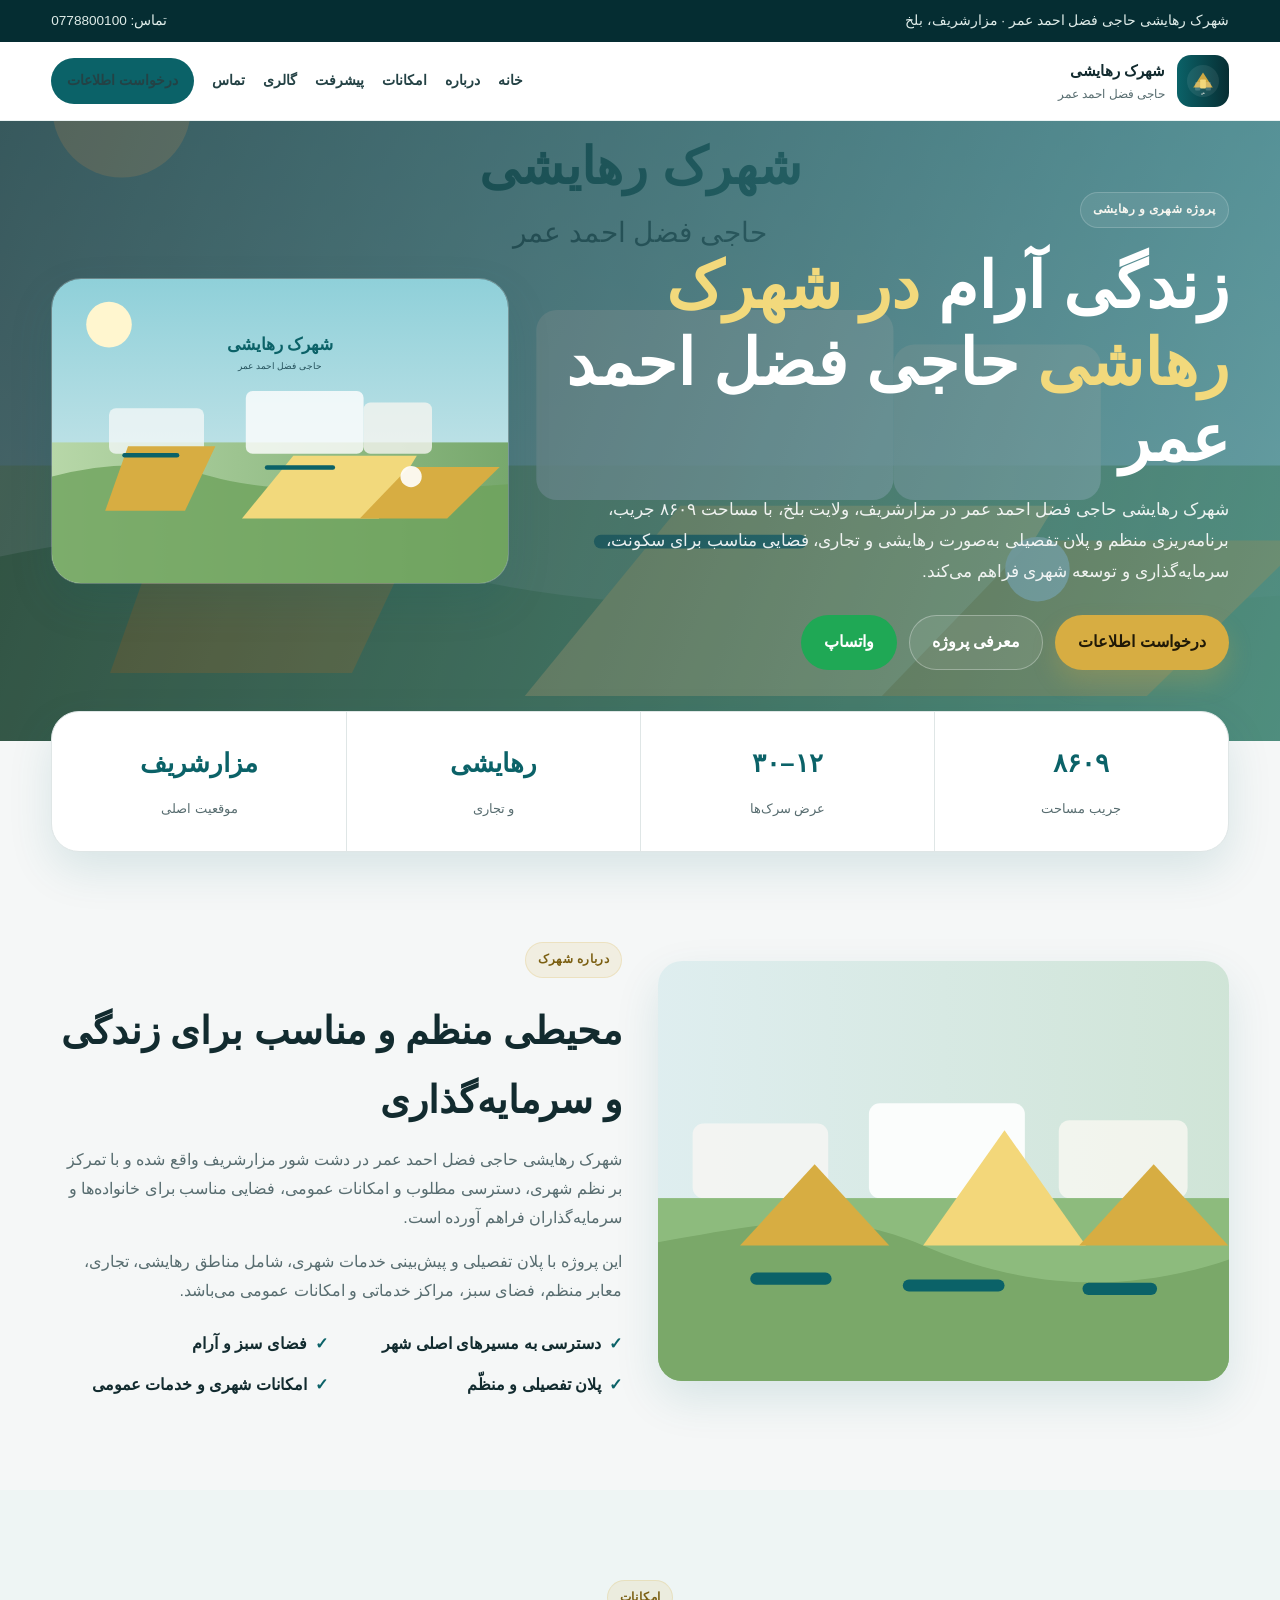
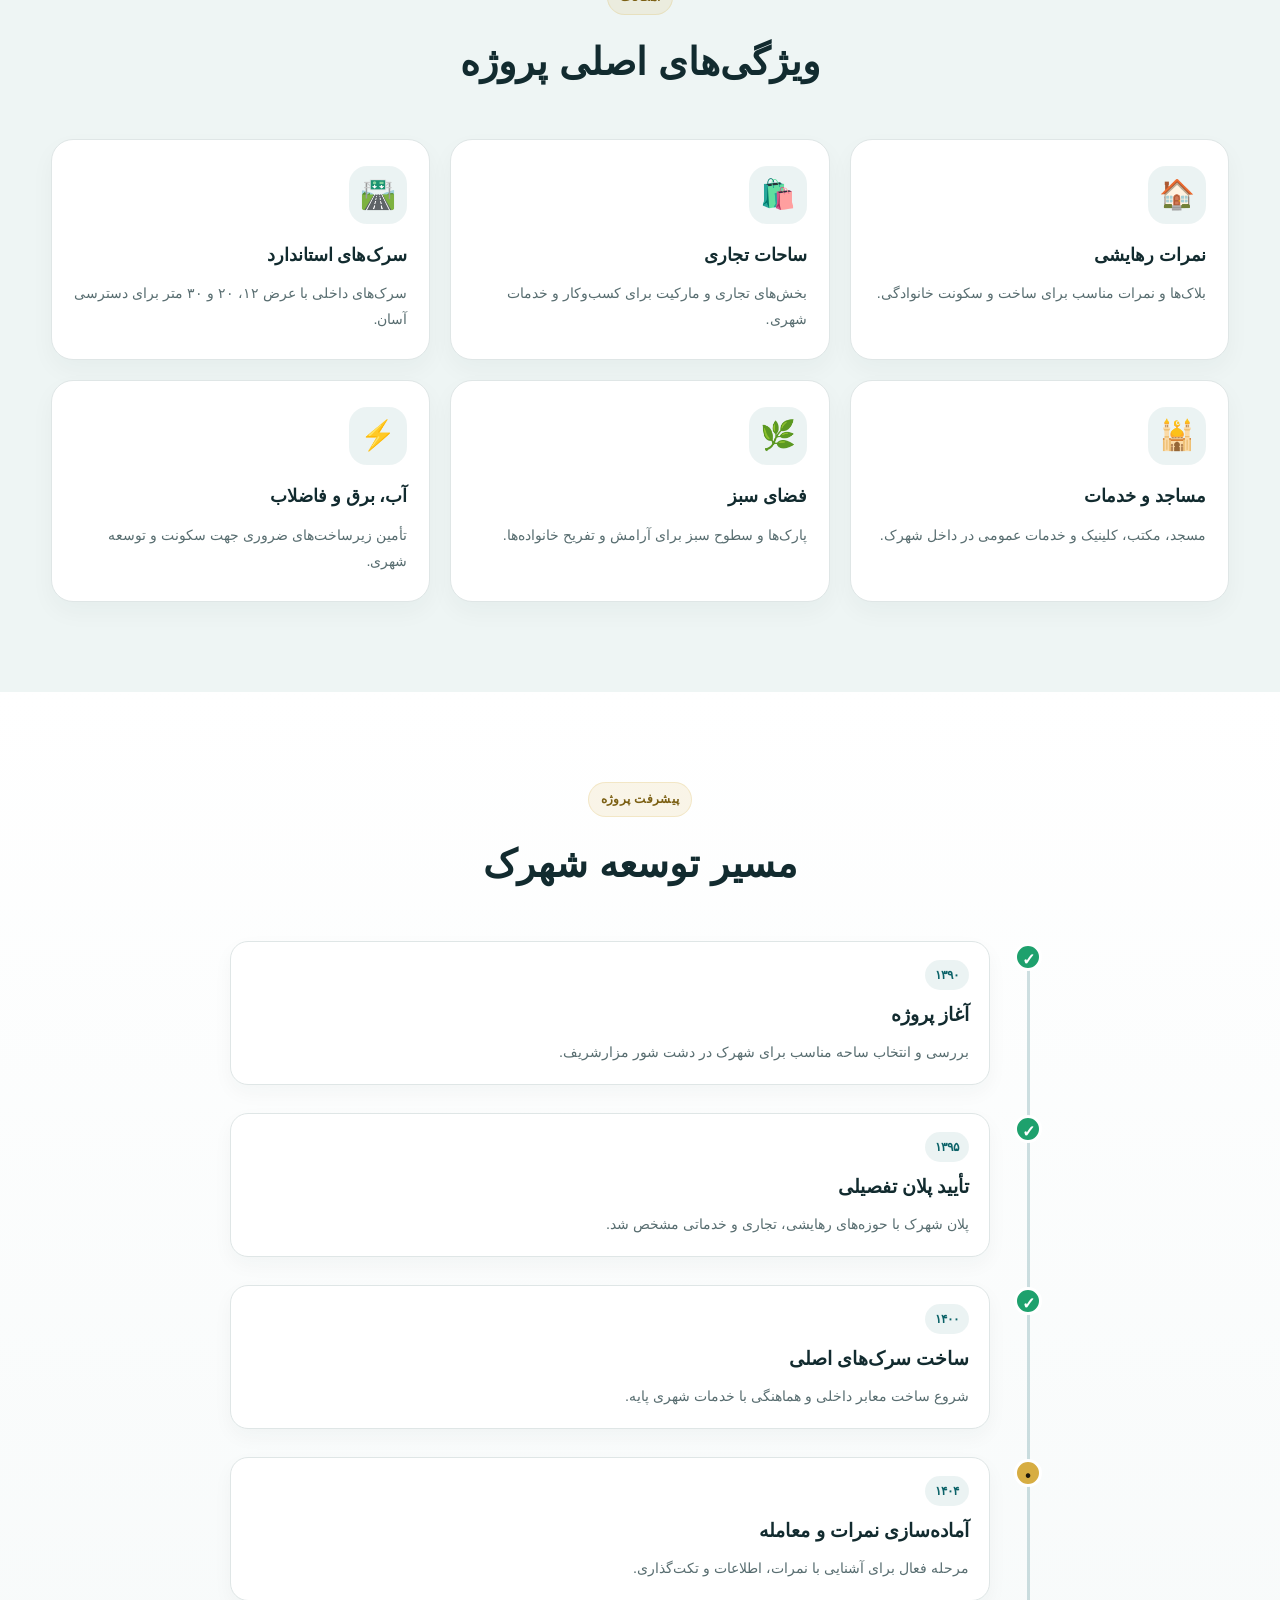
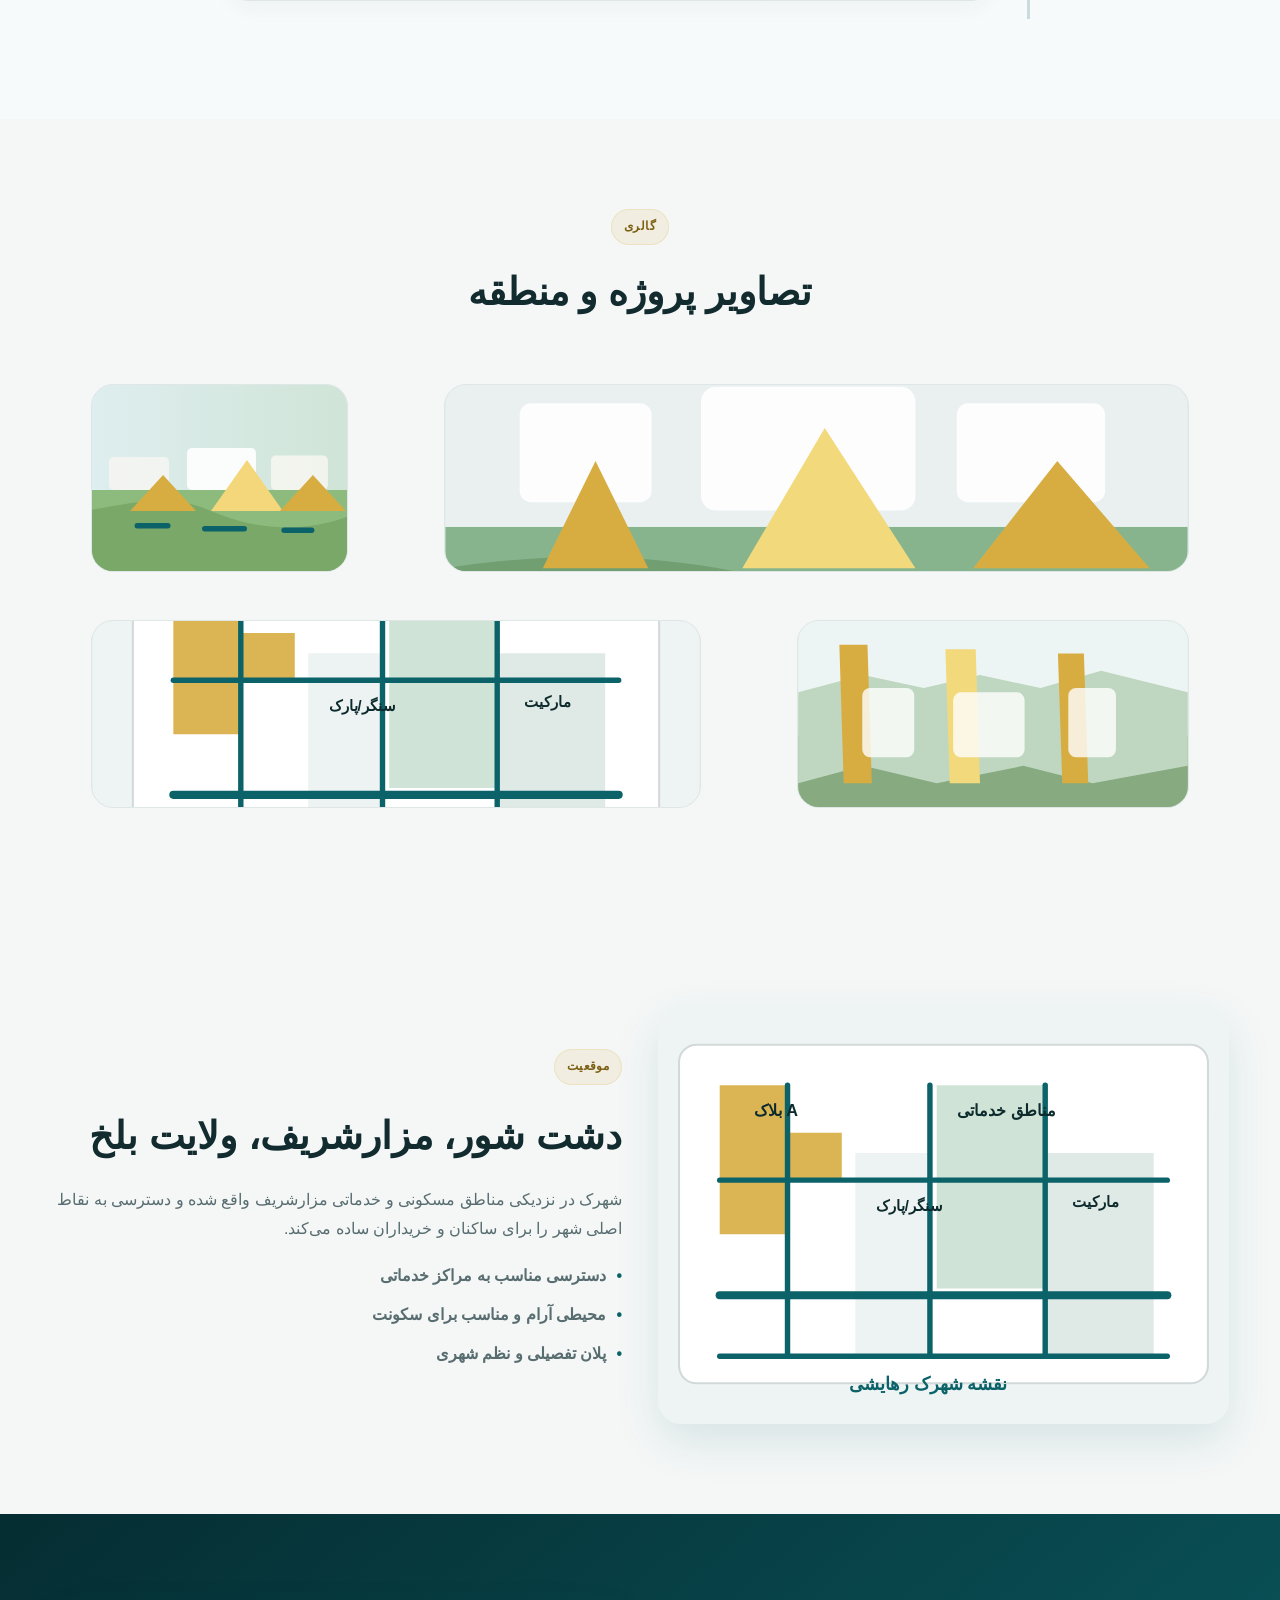
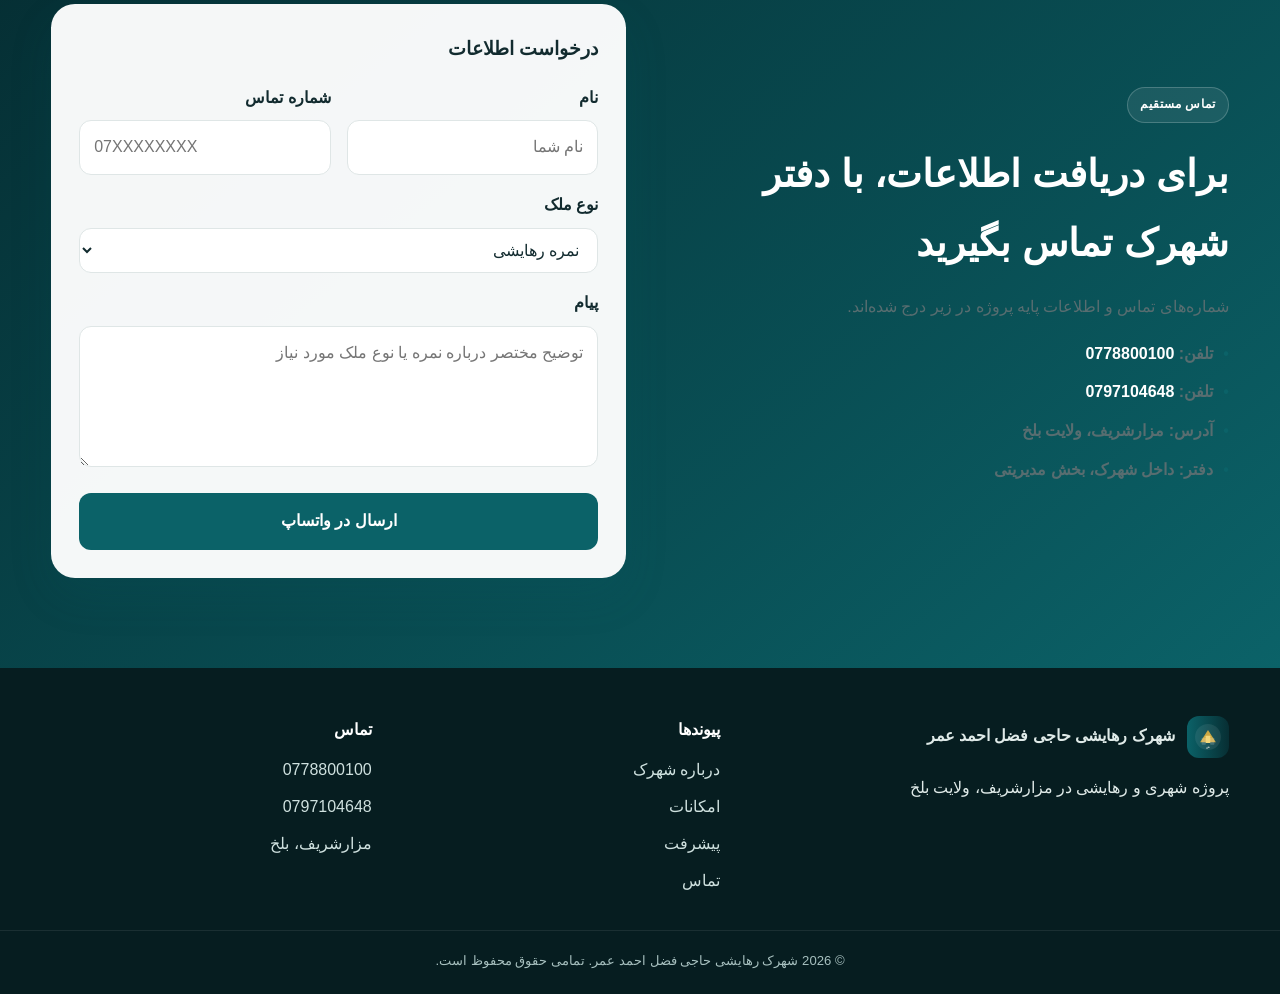
==== index.html @ 46010b90 "Create the static hosting-ready website for the Hajji Fazl Ahmad Omar residential town." ====
<!doctype html>
<html lang="fa" dir="rtl">
  <head>
    <meta charset="utf-8" />
    <meta name="viewport" content="width=device-width, initial-scale=1" />
    <meta name="theme-color" content="#0b6268" />
    <meta name="description" content="شهرک رهایشی حاجی فضل احمد عمر | معرفی پروژه، موقعیت، امکانات، تصاویر و فرم تماس برای دریافت اطلاعات بیشتر." />
    <meta name="keywords" content="شهرک رهایشی حاجی فضل احمد عمر, شهرک آزادی, مزارشریف, بلخ, زمین رهایشی, شهرک مسکونی" />
    <title>شهرک رهایشی حاجی فضل احمد عمر | مزارشریف</title>
    <link rel="icon" href="images/logo.svg" type="image/svg+xml" />
    <link rel="manifest" href="site.webmanifest" />
    <link rel="stylesheet" href="styles.css" />
  </head>
  <body>
    <div class="topbar">
      <div class="container topbar-inner">
        <span>شهرک رهایشی حاجی فضل احمد عمر · مزارشریف، بلخ</span>
        <a href="tel:+93778800100">تماس: 0778800100</a>
      </div>
    </div>

    <header class="site-header">
      <div class="container nav-wrap">
        <a href="#home" class="brand" aria-label="خانه">
          <img src="images/logo.svg" alt="لوگوی شهرک" width="52" height="52" />
          <div>
            <strong>شهرک رهایشی</strong>
            <small>حاجی فضل احمد عمر</small>
          </div>
        </a>

        <button class="menu-toggle" id="menuToggle" aria-expanded="false" aria-label="باز کردن منو">
          ☰
        </button>

        <nav class="main-nav" id="mainNav" aria-label="منوی اصلی">
          <a href="#home">خانه</a>
          <a href="#about">درباره</a>
          <a href="#features">امکانات</a>
          <a href="#progress">پیشرفت</a>
          <a href="#gallery">گالری</a>
          <a href="#contact">تماس</a>
          <a class="nav-btn" href="#contact">درخواست اطلاعات</a>
        </nav>
      </div>
    </header>

    <main>
      <section class="hero" id="home">
        <div class="hero-overlay"></div>
        <div class="container hero-inner">
          <div class="hero-copy">
            <span class="eyebrow">پروژه شهری و رهایشی</span>
            <h1>زندگی آرام <span>در شهرک رهاشی</span> حاجی فضل احمد عمر</h1>
            <p>
              شهرک رهایشی حاجی فضل احمد عمر در مزارشریف، ولایت بلخ، با مساحت ۸۶۰۹ جریب،
              برنامه‌ریزی منظم و پلان تفصیلی به‌صورت رهایشی و تجاری، فضایی مناسب برای
              سکونت، سرمایه‌گذاری و توسعه شهری فراهم می‌کند.
            </p>
            <div class="hero-actions">
              <a class="btn btn-primary" href="#contact">درخواست اطلاعات</a>
              <a class="btn btn-secondary" href="#about">معرفی پروژه</a>
              <a class="btn btn-whatsapp" href="https://wa.me/93797104648" target="_blank" rel="noopener">واتساپ</a>
            </div>
          </div>

          <div class="hero-visual">
            <img src="images/hero.svg" alt="تصویر نمایی از شهرک" />
          </div>
        </div>
      </section>

      <section class="stats">
        <div class="container stat-grid">
          <div class="stat-item">
            <strong>۸۶۰۹</strong>
            <span>جریب مساحت</span>
          </div>
          <div class="stat-item">
            <strong>۱۲–۳۰</strong>
            <span>عرض سرک‌ها</span>
          </div>
          <div class="stat-item">
            <strong>رهایشی</strong>
            <span>و تجاری</span>
          </div>
          <div class="stat-item">
            <strong>مزارشریف</strong>
            <span>موقعیت اصلی</span>
          </div>
        </div>
      </section>

      <section class="section" id="about">
        <div class="container about-grid">
          <div class="about-image">
            <img src="images/g-fields.svg" alt="ساحات و فضای سبز شهرک" />
          </div>

          <div class="about-copy">
            <span class="kicker">درباره شهرک</span>
            <h2>محیطی منظم و مناسب برای زندگی و سرمایه‌گذاری</h2>
            <p>
              شهرک رهایشی حاجی فضل احمد عمر در دشت شور مزارشریف واقع شده و با تمرکز بر
              نظم شهری، دسترسی مطلوب و امکانات عمومی، فضایی مناسب برای خانواده‌ها و
              سرمایه‌گذاران فراهم آورده است.
            </p>
            <p>
              این پروژه با پلان تفصیلی و پیش‌بینی خدمات شهری، شامل مناطق رهایشی، تجاری،
              معابر منظم، فضای سبز، مراکز خدماتی و امکانات عمومی می‌باشد.
            </p>

            <ul class="check-list">
              <li>دسترسی به مسیرهای اصلی شهر</li>
              <li>فضای سبز و آرام</li>
              <li>پلان تفصیلی و منظّم</li>
              <li>امکانات شهری و خدمات عمومی</li>
            </ul>
          </div>
        </div>
      </section>

      <section class="section alt-bg" id="features">
        <div class="container">
          <div class="section-heading">
            <span class="kicker">امکانات</span>
            <h2>ویژگی‌های اصلی پروژه</h2>
          </div>

          <div class="feature-grid">
            <article class="feature-card">
              <div class="icon">🏠</div>
              <h3>نمرات رهایشی</h3>
              <p>بلاک‌ها و نمرات مناسب برای ساخت و سکونت خانوادگی.</p>
            </article>
            <article class="feature-card">
              <div class="icon">🛍️</div>
              <h3>ساحات تجاری</h3>
              <p>بخش‌های تجاری و مارکیت برای کسب‌وکار و خدمات شهری.</p>
            </article>
            <article class="feature-card">
              <div class="icon">🛣️</div>
              <h3>سرک‌های استاندارد</h3>
              <p>سرک‌های داخلی با عرض ۱۲، ۲۰ و ۳۰ متر برای دسترسی آسان.</p>
            </article>
            <article class="feature-card">
              <div class="icon">🕌</div>
              <h3>مساجد و خدمات</h3>
              <p>مسجد، مکتب، کلینیک و خدمات عمومی در داخل شهرک.</p>
            </article>
            <article class="feature-card">
              <div class="icon">🌿</div>
              <h3>فضای سبز</h3>
              <p>پارک‌ها و سطوح سبز برای آرامش و تفریح خانواده‌ها.</p>
            </article>
            <article class="feature-card">
              <div class="icon">⚡</div>
              <h3>آب، برق و فاضلاب</h3>
              <p>تأمین زیرساخت‌های ضروری جهت سکونت و توسعه شهری.</p>
            </article>
          </div>
        </div>
      </section>

      <section class="section progress-section" id="progress">
        <div class="container">
          <div class="section-heading">
            <span class="kicker">پیشرفت پروژه</span>
            <h2>مسیر توسعه شهرک</h2>
          </div>

          <div class="timeline">
            <div class="timeline-item done">
              <div class="dot">✓</div>
              <div class="content">
                <span>۱۳۹۰</span>
                <h3>آغاز پروژه</h3>
                <p>بررسی و انتخاب ساحه مناسب برای شهرک در دشت شور مزارشریف.</p>
              </div>
            </div>
            <div class="timeline-item done">
              <div class="dot">✓</div>
              <div class="content">
                <span>۱۳۹۵</span>
                <h3>تأیید پلان تفصیلی</h3>
                <p>پلان شهرک با حوزه‌های رهایشی، تجاری و خدماتی مشخص شد.</p>
              </div>
            </div>
            <div class="timeline-item done">
              <div class="dot">✓</div>
              <div class="content">
                <span>۱۴۰۰</span>
                <h3>ساخت سرک‌های اصلی</h3>
                <p>شروع ساخت معابر داخلی و هماهنگی با خدمات شهری پایه.</p>
              </div>
            </div>
            <div class="timeline-item active">
              <div class="dot">•</div>
              <div class="content">
                <span>۱۴۰۴</span>
                <h3>آماده‌سازی نمرات و معامله</h3>
                <p>مرحله فعال برای آشنایی با نمرات، اطلاعات و تکت‌گذاری.</p>
              </div>
            </div>
          </div>
        </div>
      </section>

      <section class="section gallery-section" id="gallery">
        <div class="container">
          <div class="section-heading">
            <span class="kicker">گالری</span>
            <h2>تصاویر پروژه و منطقه</h2>
          </div>

          <div class="gallery-grid">
            <figure class="gallery-item wide">
              <img src="images/g-district.svg" alt="نمایی از محله شهرک" />
            </figure>
            <figure class="gallery-item">
              <img src="images/g-fields.svg" alt="ساحات و فضای سبز شهرک" />
            </figure>
            <figure class="gallery-item">
              <img src="images/g-road.svg" alt="سرک‌های داخل شهرک" />
            </figure>
            <figure class="gallery-item wide">
              <img src="images/map.svg" alt="نقشه شهرک" />
            </figure>
          </div>
        </div>
      </section>

      <section class="section map-section" id="map">
        <div class="container map-grid">
          <div class="map-card">
            <img src="images/map.svg" alt="نقشه تفصیلی شهرک" />
          </div>
          <div class="map-info">
            <span class="kicker">موقعیت</span>
            <h2>دشت شور، مزارشریف، ولایت بلخ</h2>
            <p>
              شهرک در نزدیکی مناطق مسکونی و خدماتی مزارشریف واقع شده و دسترسی به نقاط
              اصلی شهر را برای ساکنان و خریداران ساده می‌کند.
            </p>
            <ul>
              <li>دسترسی مناسب به مراکز خدماتی</li>
              <li>محیطی آرام و مناسب برای سکونت</li>
              <li>پلان تفصیلی و نظم شهری</li>
            </ul>
          </div>
        </div>
      </section>

      <section class="section contact-section" id="contact">
        <div class="container contact-grid">
          <div class="contact-info-box">
            <span class="kicker light">تماس مستقیم</span>
            <h2>برای دریافت اطلاعات، با دفتر شهرک تماس بگیرید</h2>
            <p>شماره‌های تماس و اطلاعات پایه پروژه در زیر درج شده‌اند.</p>

            <ul class="contact-list">
              <li><strong>تلفن:</strong> <a href="tel:+93778800100">0778800100</a></li>
              <li><strong>تلفن:</strong> <a href="tel:+93797104648">0797104648</a></li>
              <li><strong>آدرس:</strong> مزارشریف، ولایت بلخ</li>
              <li><strong>دفتر:</strong> داخل شهرک، بخش مدیریتی</li>
            </ul>
          </div>

          <form class="contact-form" id="leadForm" novalidate>
            <h3>درخواست اطلاعات</h3>
            <div class="field-row">
              <div class="field">
                <label for="name">نام</label>
                <input id="name" name="name" type="text" placeholder="نام شما" required />
              </div>
              <div class="field">
                <label for="phone">شماره تماس</label>
                <input id="phone" name="phone" type="tel" placeholder="07XXXXXXXX" required />
              </div>
            </div>

            <div class="field">
              <label for="property">نوع ملک</label>
              <select id="property" name="property">
                <option value="نمره رهایشی">نمره رهایشی</option>
                <option value="نمره تجاری">نمره تجاری</option>
                <option value="بلندمنزل">بلندمنزل</option>
                <option value="سایر">سایر</option>
              </select>
            </div>

            <div class="field">
              <label for="message">پیام</label>
              <textarea id="message" name="message" rows="4" placeholder="توضیح مختصر درباره نمره یا نوع ملک مورد نیاز"></textarea>
            </div>

            <button type="submit" class="submit-btn">ارسال در واتساپ</button>
          </form>
        </div>
      </section>
    </main>

    <footer class="site-footer">
      <div class="container footer-inner">
        <div>
          <div class="footer-brand">
            <img src="images/logo.svg" alt="لوگو" width="40" height="40" />
            <strong>شهرک رهایشی حاجی فضل احمد عمر</strong>
          </div>
          <p>پروژه شهری و رهایشی در مزارشریف، ولایت بلخ</p>
        </div>

        <div>
          <h4>پیوندها</h4>
          <ul>
            <li><a href="#about">درباره شهرک</a></li>
            <li><a href="#features">امکانات</a></li>
            <li><a href="#progress">پیشرفت</a></li>
            <li><a href="#contact">تماس</a></li>
          </ul>
        </div>

        <div>
          <h4>تماس</h4>
          <ul>
            <li><a href="tel:+93778800100">0778800100</a></li>
            <li><a href="tel:+93797104648">0797104648</a></li>
            <li>مزارشریف، بلخ</li>
          </ul>
        </div>
      </div>

      <div class="copyright">© <span id="year"></span> شهرک رهایشی حاجی فضل احمد عمر. تمامی حقوق محفوظ است.</div>
    </footer>

    <script src="script.js"></script>
  </body>
</html>
---- styles.css ----
* {
  box-sizing: border-box;
}

:root {
  --bg: #f5f7f7;
  --paper: #ffffff;
  --ink: #122b2f;
  --muted: #586d70;
  --brand: #0b6268;
  --brand-dark: #052d32;
  --gold: #d7ad42;
  --gold-soft: #f2d97c;
  --line: #dfe6e6;
  --shadow: 0 18px 45px rgba(11, 98, 104, 0.12);
  --radius: 24px;
  --max: 1180px;
}

html {
  scroll-behavior: smooth;
}

body {
  margin: 0;
  font-family: Tahoma, "Segoe UI", sans-serif;
  background: var(--bg);
  color: var(--ink);
  line-height: 1.8;
}

a {
  text-decoration: none;
  color: inherit;
}

img {
  max-width: 100%;
  display: block;
}

button,
input,
select,
textarea {
  font: inherit;
}

.container {
  width: min(var(--max), 92%);
  margin: 0 auto;
}

.topbar {
  background: var(--brand-dark);
  color: #dfece9;
  font-size: 0.85rem;
}

.topbar-inner {
  min-height: 42px;
  display: flex;
  align-items: center;
  justify-content: space-between;
  gap: 16px;
}

.site-header {
  position: sticky;
  top: 0;
  z-index: 50;
  background: rgba(255, 255, 255, 0.92);
  backdrop-filter: blur(12px);
  border-bottom: 1px solid rgba(11, 98, 104, 0.08);
}

.nav-wrap {
  min-height: 78px;
  display: flex;
  align-items: center;
  justify-content: space-between;
  gap: 22px;
}

.brand {
  display: flex;
  align-items: center;
  gap: 12px;
}

.brand img {
  width: 52px;
  height: 52px;
  border-radius: 14px;
}

.brand strong,
.brand small {
  display: block;
}

.brand strong {
  font-size: 0.96rem;
  color: var(--ink);
}

.brand small {
  font-size: 0.72rem;
  color: var(--muted);
}

.main-nav {
  display: flex;
  align-items: center;
  gap: 18px;
  font-weight: 700;
}

.main-nav a {
  position: relative;
  color: #244245;
  font-size: 0.88rem;
}

.main-nav a::after {
  content: "";
  position: absolute;
  right: 0;
  bottom: -6px;
  width: 0;
  height: 2px;
  background: var(--gold);
  transition: width 0.2s ease;
}

.main-nav a:hover::after,
.main-nav a:hover {
  color: var(--brand);
}

.main-nav a:hover::after {
  width: 100%;
}

.nav-btn,
.btn {
  display: inline-flex;
  align-items: center;
  justify-content: center;
  gap: 8px;
  border-radius: 999px;
  font-weight: 800;
  transition: transform 0.2s ease, box-shadow 0.2s ease;
}

.nav-btn {
  background: var(--brand);
  color: #fff;
  padding: 10px 16px;
}

.nav-btn:hover,
.btn:hover {
  transform: translateY(-1px);
}

.menu-toggle {
  display: none;
  border: 1px solid var(--line);
  background: transparent;
  border-radius: 12px;
  padding: 10px 12px;
  font-size: 1.4rem;
  color: var(--ink);
}

.hero {
  position: relative;
  overflow: hidden;
  color: #fff;
  background: linear-gradient(110deg, rgba(2, 28, 31, 0.94), rgba(11, 98, 104, 0.76));
}

.hero-overlay {
  position: absolute;
  inset: 0;
  background: url("images/hero.svg") center/cover no-repeat;
  opacity: 0.28;
  transform: scale(1.08);
}

.hero-inner {
  position: relative;
  z-index: 1;
  display: grid;
  grid-template-columns: 1.2fr 0.8fr;
  align-items: center;
  gap: 32px;
  min-height: 620px;
  padding: 70px 0;
}

.hero-copy {
  max-width: 700px;
}

.eyebrow,
.kicker {
  display: inline-flex;
  align-items: center;
  justify-content: center;
  background: rgba(255, 255, 255, 0.08);
  border: 1px solid rgba(255, 255, 255, 0.18);
  color: #f6f5ef;
  padding: 6px 12px;
  border-radius: 999px;
  font-size: 0.76rem;
  font-weight: 800;
  letter-spacing: 0.03em;
}

.kicker {
  background: rgba(215, 173, 66, 0.12);
  border-color: rgba(215, 173, 66, 0.2);
  color: #7b5f12;
}

.hero h1 {
  margin: 20px 0 16px;
  font-size: clamp(2.3rem, 5vw, 4.4rem);
  line-height: 1.2;
}

.hero h1 span {
  color: var(--gold-soft);
}

.hero p {
  margin: 0 0 28px;
  max-width: 640px;
  color: rgba(255, 255, 255, 0.9);
  font-size: 1.08rem;
}

.hero-actions {
  display: flex;
  flex-wrap: wrap;
  gap: 12px;
}

.btn {
  padding: 12px 22px;
  border: 1px solid transparent;
}

.btn-primary {
  background: var(--gold);
  color: #201907;
  box-shadow: 0 12px 25px rgba(215, 173, 66, 0.24);
}

.btn-secondary {
  background: rgba(255, 255, 255, 0.08);
  border-color: rgba(255, 255, 255, 0.3);
  color: #fff;
}

.btn-whatsapp {
  background: #1fa855;
  color: #fff;
}

.hero-visual {
  display: flex;
  justify-content: center;
}

.hero-visual img {
  width: min(100%, 540px);
  border-radius: 30px;
  box-shadow: var(--shadow);
  border: 1px solid rgba(255, 255, 255, 0.24);
}

.stats {
  margin-top: -30px;
  position: relative;
  z-index: 2;
}

.stat-grid {
  display: grid;
  grid-template-columns: repeat(4, minmax(150px, 1fr));
  background: var(--paper);
  border-radius: 28px;
  box-shadow: var(--shadow);
  overflow: hidden;
  border: 1px solid var(--line);
}

.stat-item {
  padding: 28px 16px;
  text-align: center;
  border-left: 1px solid var(--line);
}

.stat-item:last-child {
  border-left: none;
}

.stat-item strong {
  display: block;
  color: var(--brand);
  font-size: clamp(1.2rem, 2vw, 1.8rem);
  margin-bottom: 8px;
}

.stat-item span {
  color: var(--muted);
  font-size: 0.84rem;
}

.section {
  padding: 90px 0;
}

.alt-bg {
  background: #eef5f4;
}

.section-heading {
  text-align: center;
  max-width: 650px;
  margin: 0 auto 42px;
}

.section-heading h2 {
  margin: 12px 0 0;
  font-size: clamp(1.8rem, 3vw, 2.7rem);
  color: var(--ink);
}

.about-grid,
.map-grid,
.contact-grid {
  display: grid;
  grid-template-columns: 1fr 1fr;
  gap: 36px;
  align-items: center;
}

.about-image img,
.map-card img {
  width: 100%;
  min-height: 420px;
  object-fit: cover;
  border-radius: var(--radius);
  box-shadow: var(--shadow);
}

.about-copy h2 {
  margin: 18px 0 12px;
  font-size: clamp(1.8rem, 3vw, 2.6rem);
}

.about-copy p {
  color: var(--muted);
  margin: 0 0 16px;
}

.check-list {
  list-style: none;
  padding: 0;
  margin: 24px 0 0;
  display: grid;
  grid-template-columns: 1fr 1fr;
  gap: 12px 18px;
  font-weight: 700;
}

.check-list li::before {
  content: "✓";
  color: var(--brand);
  margin-left: 8px;
}

.feature-grid {
  display: grid;
  grid-template-columns: repeat(3, minmax(220px, 1fr));
  gap: 20px;
}

.feature-card {
  background: var(--paper);
  border: 1px solid var(--line);
  border-radius: 22px;
  padding: 26px 22px;
  box-shadow: 0 10px 25px rgba(18, 43, 47, 0.04);
}

.feature-card .icon {
  display: inline-grid;
  place-items: center;
  width: 58px;
  height: 58px;
  border-radius: 18px;
  background: rgba(11, 98, 104, 0.08);
  font-size: 1.8rem;
  margin-bottom: 16px;
}

.feature-card h3 {
  margin: 0 0 10px;
  font-size: 1.1rem;
}

.feature-card p {
  margin: 0;
  color: var(--muted);
  font-size: 0.9rem;
}

.progress-section {
  background: linear-gradient(180deg, #fff 0%, #f7fafa 100%);
}

.timeline {
  position: relative;
  max-width: 820px;
  margin: 0 auto;
}

.timeline::before {
  content: "";
  position: absolute;
  right: 20px;
  top: 10px;
  bottom: 10px;
  width: 3px;
  background: rgba(11, 98, 104, 0.2);
}

.timeline-item {
  position: relative;
  padding: 0 60px 28px 0;
}

.timeline-item .dot {
  position: absolute;
  right: 8px;
  top: 2px;
  width: 28px;
  height: 28px;
  border-radius: 50%;
  display: grid;
  place-items: center;
  color: #fff;
  font-weight: 900;
  background: #a8b7b8;
  border: 3px solid #fff;
}

.timeline-item.done .dot {
  background: #1ea16d;
}

.timeline-item.active .dot {
  background: var(--gold);
  color: #1d180c;
  animation: pulse 1.8s infinite;
}

@keyframes pulse {
  0% { box-shadow: 0 0 0 0 rgba(215, 173, 66, 0.5); }
  70% { box-shadow: 0 0 0 12px rgba(215, 173, 66, 0.08); }
  100% { box-shadow: 0 0 0 0 rgba(215, 173, 66, 0); }
}

.timeline-item .content {
  background: var(--paper);
  border: 1px solid var(--line);
  border-radius: 18px;
  padding: 18px 20px;
  box-shadow: 0 8px 20px rgba(18, 43, 47, 0.04);
}

.timeline-item .content span {
  display: inline-block;
  margin-bottom: 8px;
  color: var(--brand);
  background: rgba(11, 98, 104, 0.08);
  padding: 4px 10px;
  border-radius: 999px;
  font-size: 0.78rem;
  font-weight: 800;
}

.timeline-item .content h3 {
  margin: 0 0 8px;
}

.timeline-item .content p {
  margin: 0;
  color: var(--muted);
  font-size: 0.9rem;
}

.gallery-grid {
  display: grid;
  grid-template-columns: 1.4fr 1fr 1fr;
  grid-auto-rows: 220px;
  gap: 16px;
}

.gallery-item {
  overflow: hidden;
  border-radius: 22px;
  background: #dfe8e8;
  border: 1px solid var(--line);
}

.gallery-item img {
  width: 100%;
  height: 100%;
  object-fit: cover;
}

.gallery-item.wide {
  grid-column: span 2;
}

.map-info h2 {
  margin: 16px 0 12px;
  font-size: clamp(1.6rem, 3vw, 2.5rem);
}

.map-info p,
.map-info li,
.contact-info-box p,
.contact-list li {
  color: var(--muted);
}

.map-info ul,
.contact-list {
  list-style: none;
  padding: 0;
  margin: 18px 0 0;
}

.map-info li,
.contact-list li {
  margin-bottom: 10px;
  font-weight: 600;
}

.map-info li::before,
.contact-list li::before {
  content: "•";
  color: var(--brand);
  margin-left: 10px;
}

.contact-section {
  background: linear-gradient(140deg, var(--brand-dark), var(--brand));
  color: #fff;
}

.contact-grid {
  gap: 28px;
}

.kicker.light {
  background: rgba(255, 255, 255, 0.08);
  border-color: rgba(255, 255, 255, 0.2);
  color: #fff;
}

.contact-info-box h2 {
  margin: 16px 0 12px;
  font-size: clamp(1.8rem, 3vw, 2.6rem);
}

.contact-list a {
  color: #fff;
}

.contact-form {
  background: rgba(255, 255, 255, 0.96);
  color: var(--ink);
  border-radius: 24px;
  padding: 28px;
  box-shadow: var(--shadow);
}

.contact-form h3 {
  margin: 0 0 18px;
}

.field-row {
  display: grid;
  grid-template-columns: 1fr 1fr;
  gap: 16px;
}

.field {
  margin-bottom: 16px;
}

.field label {
  display: block;
  margin-bottom: 8px;
  font-weight: 700;
}

.field input,
.field select,
.field textarea {
  width: 100%;
  padding: 12px 14px;
  border: 1px solid var(--line);
  border-radius: 12px;
  background: #fff;
  color: var(--ink);
}

.field input:focus,
.field select:focus,
.field textarea:focus {
  outline: 2px solid rgba(11, 98, 104, 0.15);
  border-color: var(--brand);
}

.submit-btn {
  width: 100%;
  border: 0;
  border-radius: 12px;
  background: var(--brand);
  color: #fff;
  padding: 14px 18px;
  font-weight: 800;
  cursor: pointer;
}

.site-footer {
  background: #061d20;
  color: #dfeae8;
  padding: 48px 0 22px;
}

.footer-inner {
  display: grid;
  grid-template-columns: 1.5fr 1fr 1fr;
  gap: 28px;
}

.footer-brand {
  display: flex;
  align-items: center;
  gap: 12px;
}

.footer-brand img {
  width: 42px;
  height: 42px;
  border-radius: 12px;
}

.site-footer h4 {
  margin: 0 0 12px;
  color: #fff;
}

.site-footer ul {
  list-style: none;
  padding: 0;
  margin: 0;
}

.site-footer li {
  margin-bottom: 8px;
  color: #cfe1df;
}

.copyright {
  border-top: 1px solid rgba(255, 255, 255, 0.08);
  margin-top: 26px;
  padding-top: 18px;
  text-align: center;
  color: #a7c0bf;
  font-size: 0.82rem;
}

.error-page {
  min-height: 100vh;
  display: grid;
  place-items: center;
  background: linear-gradient(135deg, #072e33, #0b6268);
  padding: 24px;
}

.error-box {
  background: rgba(255, 255, 255, 0.08);
  border: 1px solid rgba(255, 255, 255, 0.14);
  border-radius: 24px;
  box-shadow: var(--shadow);
  padding: 36px 28px;
  text-align: center;
  max-width: 520px;
  color: #fff;
}

.error-code {
  font-size: clamp(4rem, 8vw, 7rem);
  font-weight: 900;
  color: var(--gold-soft);
  line-height: 1;
}

.error-box h1 {
  margin: 14px 0 12px;
}

.error-box p {
  color: rgba(255, 255, 255, 0.8);
}

@media (max-width: 980px) {
  .main-nav {
    display: none;
    position: absolute;
    top: calc(100% + 8px);
    right: 0;
    left: 0;
    margin: 0 auto;
    width: min(var(--max), 92%);
    background: rgba(255, 255, 255, 0.98);
    border: 1px solid var(--line);
    border-radius: 16px;
    padding: 12px 16px;
    box-shadow: 0 16px 40px rgba(0, 0, 0, 0.12);
    flex-direction: column;
    align-items: flex-start;
  }

  .main-nav.show {
    display: flex;
  }

  .menu-toggle {
    display: inline-block;
  }

  .hero-inner,
  .about-grid,
  .map-grid,
  .contact-grid,
  .footer-inner {
    grid-template-columns: 1fr;
  }

  .feature-grid {
    grid-template-columns: repeat(2, minmax(220px, 1fr));
  }
}

@media (max-width: 640px) {
  .topbar-inner {
    justify-content: center;
    text-align: center;
    padding: 6px 0;
  }

  .stat-grid,
  .feature-grid,
  .field-row {
    grid-template-columns: 1fr;
  }

  .hero-inner {
    min-height: auto;
    padding: 54px 0;
  }

  .hero-actions {
    flex-direction: column;
    align-items: stretch;
  }

  .btn,
  .nav-btn {
    width: 100%;
  }

  .gallery-grid {
    grid-template-columns: 1fr;
  }

  .gallery-item.wide {
    grid-column: auto;
  }

  .section {
    padding: 72px 0;
  }
}
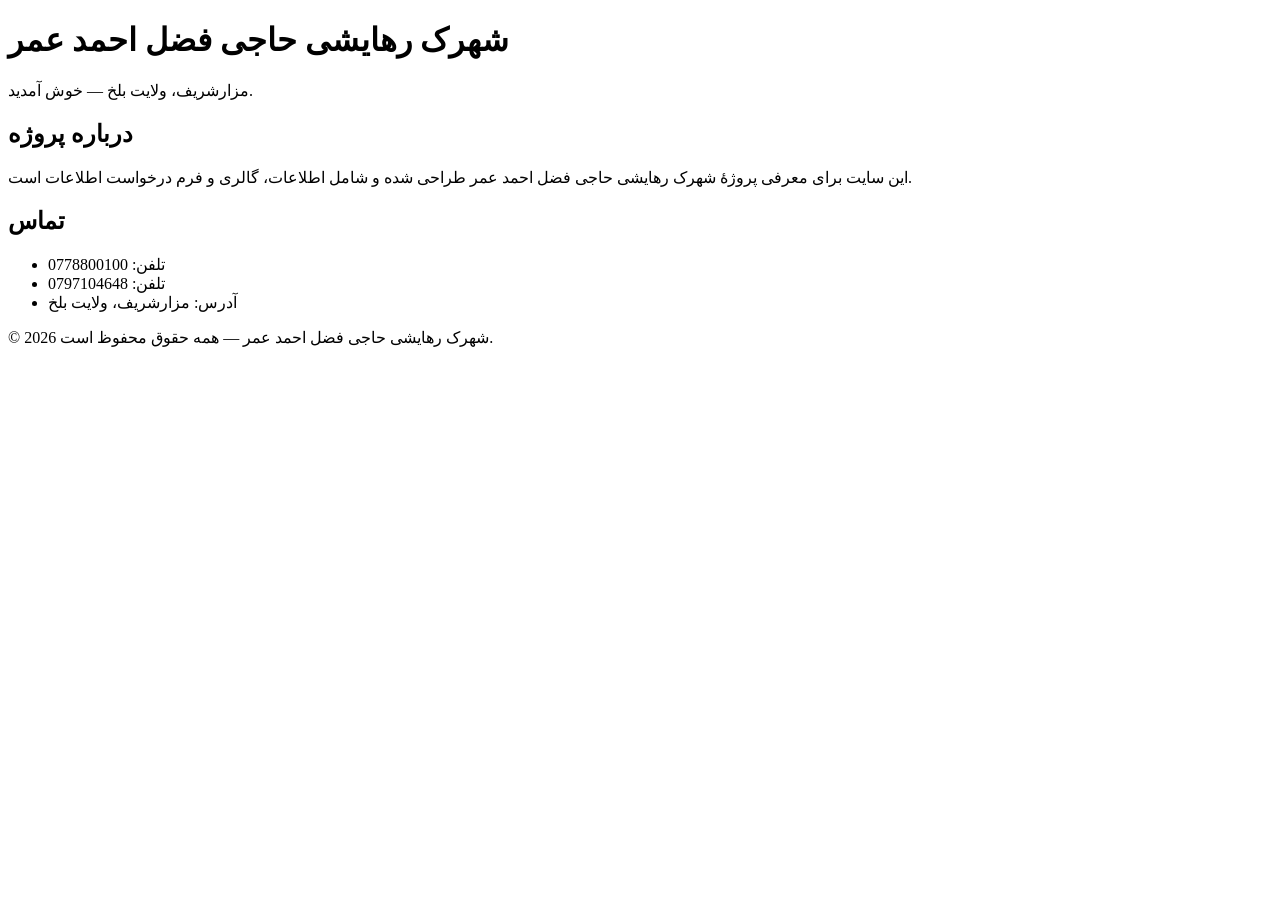
==== commit 0b51e293: "Add final site files: index, 404, .htaccess and sitemap update for production" ====
--- a/index.html
+++ b/index.html
@@ -1,532 +1,50 @@
 <!doctype html>
-<html lang="fa" dir="rtl">
-  <head>
-    <meta charset="utf-8" />
-    <meta name="viewport" content="width=device-width, initial-scale=1" />
-    <meta name="theme-color" content="#0b6268" />
-    <meta name="description" content="شهرک رهایشی حاجی فضل احمد عمر | معرفی پروژه، موقعیت، امکانات، تصاویر و فرم تماس برای دریافت اطلاعات بیشتر." />
-    <meta name="keywords" content="شهرک رهایشی حاجی فضل احمد عمر, شهرک آزادی, مزارشریف, بلخ, زمین رهایشی, شهرک مسکونی" />
-    <title>شهرک رهایشی حاجی فضل احمد عمر | مزارشریف</title>
-    <link rel="icon" href="images/logo.svg" type="image/svg+xml" />
-    <link rel="manifest" href="site.webmanifest" />
-    <link rel="stylesheet" href="styles.css" />
-  </head>
-  <body>
-    <div class="topbar">
-      <div class="container topbar-inner">
-        <span>شهرک رهایشی حاجی فضل احمد عمر · مزارشریف، بلخ</span>
-        <a href="tel:+93778800100">تماس: 0778800100</a>
-      </div>
-    </div>
+<html lang="fa">
+<head>
+  <meta charset="utf-8">
+  <meta name="viewport" content="width=device-width,initial-scale=1">
+  <title>شهرک رهایشی حاجی فضل احمد عمر — مزارشریف</title>
+  <meta name="description" content="وب‌سایت رسمی پروژه شهرک رهایشی حاجی فضل احمد عمر در مزارشریف، ولایت بلخ — اطلاعات پروژه، گالری، تماس و درخواست اطلاعات.">
+  <link rel="canonical" href="https://www.alhajfazalahmadomartown.com/">
 
-    <header class="site-header">
-      <div class="container nav-wrap">
-        <a href="#home" class="brand" aria-label="خانه">
-          <img src="images/logo.svg" alt="لوگوی شهرک" width="52" height="52" />
-          <div>
-            <strong>شهرک رهایشی</strong>
-            <small>حاجی فضل احمد عمر</small>
-          </div>
-        </a>
+  <!-- Open Graph -->
+  <meta property="og:site_name" content="شهرک رهایشی حاجی فضل احمد عمر">
+  <meta property="og:title" content="شهرک رهایشی حاجی فضل احمد عمر — مزارشریف">
+  <meta property="og:description" content="وب‌سایت رسمی پروژه شهرک رهایشی حاجی فضل احمد عمر در مزارشریف، ولایت بلخ. برای کسب اطلاعات و تماس از این صفحه استفاده کنید.">
+  <meta property="og:type" content="website">
+  <meta property="og:url" content="https://www.alhajfazalahmadomartown.com/">
+  <!-- اگر تصویری برای پیش‌نمایش دارید، آدرس آن را جایگزین کنید: -->
+  <!-- <meta property="og:image" content="https://www.alhajfazalahmadomartown.com/images/og-image.jpg"> -->
 
-        <button class="menu-toggle" id="menuToggle" aria-expanded="false" aria-label="باز کردن منو">
-          ☰
-        </button>
+  <!-- Twitter card -->
+  <meta name="twitter:card" content="summary_large_image">
 
-        <nav class="main-nav" id="mainNav" aria-label="منوی اصلی">
-          <a href="#home">خانه</a>
-          <a href="#about">درباره</a>
-          <a href="#features">امکانات</a>
-          <a href="#progress">پیشرفت</a>
-          <a href="#gallery">گالری</a>
-          <a href="#contact">تماس</a>
-          <a class="nav-btn" href="#contact">درخواست اطلاعات</a>
-        </nav>
-      </div>
-    </header>
+  <link rel="stylesheet" href="/styles.css">
+</head>
+<body>
+  <header>
+    <h1>شهرک رهایشی حاجی فضل احمد عمر</h1>
+    <p>مزارشریف، ولایت بلخ — خوش آمدید.</p>
+  </header>
 
-    <main>
-      <section class="hero" id="home">
-        <div class="hero-overlay"></div>
-        <div class="container hero-inner">
-          <div class="hero-copy">
-            <span class="eyebrow">پروژه شهری و رهایشی</span>
-            <h1>زندگی آرام <span>در شهرک رهاشی</span> حاجی فضل احمد عمر</h1>
-            <p>
-              شهرک رهایشی حاجی فضل احمد عمر در مزارشریف، ولایت بلخ، با مساحت ۸۶۰۹ جریب،
-              برنامه‌ریزی منظم و پلان تفصیلی به‌صورت رهایشی و تجاری، فضایی مناسب برای
-              سکونت، سرمایه‌گذاری و توسعه شهری فراهم می‌کند.
-            </p>
-            <div class="hero-actions">
-              <a class="btn btn-primary" href="#contact">درخواست اطلاعات</a>
-              <a class="btn btn-secondary" href="#about">معرفی پروژه</a>
-              <a class="btn btn-whatsapp" href="https://wa.me/93797104648" target="_blank" rel="noopener">واتساپ</a>
-            </div>
-          </div>
+  <main>
+    <section>
+      <h2>درباره پروژه</h2>
+      <p>این سایت برای معرفی پروژهٔ شهرک رهایشی حاجی فضل احمد عمر طراحی شده و شامل اطلاعات، گالری و فرم درخواست اطلاعات است.</p>
+    </section>
 
-          <div class="hero-visual">
-            <img src="images/hero.svg" alt="تصویر نمایی از شهرک" />
-          </div>
-        </div>
-      </section>
+    <section>
+      <h2>تماس</h2>
+      <ul>
+        <li>تلفن: 0778800100</li>
+        <li>تلفن: 0797104648</li>
+        <li>آدرس: مزارشریف، ولایت بلخ</li>
+      </ul>
+    </section>
+  </main>
 
-      <section class="stats">
-        <div class="container stat-grid">
-          <div class="stat-item">
-            <strong>۸۶۰۹</strong>
-            <span>جریب مساحت</span>
-          </div>
-          <div class="stat-item">
-            <strong>۱۲–۳۰</strong>
-            <span>عرض سرک‌ها</span>
-          </div>
-          <div class="stat-item">
-            <strong>رهایشی</strong>
-            <span>و تجاری</span>
-          </div>
-          <div class="stat-item">
-            <strong>مزارشریف</strong>
-            <span>موقعیت اصلی</span>
-          </div>
-        </div>
-      </section>
-
-      <section class="section" id="about">
-        <div class="container about-grid">
-          <div class="about-image">
-            <img src="images/g-fields.svg" alt="ساحات و فضای سبز شهرک" />
-          </div>
-
-          <div class="about-copy">
-            <span class="kicker">درباره شهرک</span>
-            <h2>محیطی منظم و مناسب برای زندگی و سرمایه‌گذاری</h2>
-            <p>
-              شهرک رهایشی حاجی فضل احمد عمر در دشت شور مزارشریف واقع شده و با تمرکز بر
-              نظم شهری، دسترسی مطلوب و امکانات عمومی، فضایی مناسب برای خانواده‌ها و
-              سرمایه‌گذاران فراهم آورده است.
-            </p>
-            <p>
-              این پروژه با پلان تفصیلی و پیش‌بینی خدمات شهری، شامل مناطق رهایشی، تجاری،
-              معابر منظم، فضای سبز، مراکز خدماتی و امکانات عمومی می‌باشد.
-            </p>
-
-            <ul class="check-list">
-              <li>دسترسی به مسیرهای اصلی شهر</li>
-              <li>فضای سبز و آرام</li>
-              <li>پلان تفصیلی و منظّم</li>
-              <li>امکانات شهری و خدمات عمومی</li>
-            </ul>
-          </div>
-        </div>
-      </section>
-
-      <section class="section alt-bg" id="features">
-        <div class="container">
-          <div class="section-heading">
-            <span class="kicker">امکانات</span>
-            <h2>ویژگی‌های اصلی پروژه</h2>
-          </div>
-
-          <div class="feature-grid">
-            <article class="feature-card">
-              <div class="icon">🏠</div>
-              <h3>نمرات رهایشی</h3>
-              <p>بلاک‌ها و نمرات مناسب برای ساخت و سکونت خانوادگی.</p>
-            </article>
-            <article class="feature-card">
-              <div class="icon">🛍️</div>
-              <h3>ساحات تجاری</h3>
-              <p>بخش‌های تجاری و مارکیت برای کسب‌وکار و خدمات شهری.</p>
-            </article>
-            <article class="feature-card">
-              <div class="icon">🛣️</div>
-              <h3>سرک‌های استاندارد</h3>
-              <p>سرک‌های داخلی با عرض ۱۲، ۲۰ و ۳۰ متر برای دسترسی آسان.</p>
-            </article>
-            <article class="feature-card">
-              <div class="icon">🕌</div>
-              <h3>مساجد و خدمات</h3>
-              <p>مسجد، مکتب، کلینیک و خدمات عمومی در داخل شهرک.</p>
-            </article>
-            <article class="feature-card">
-              <div class="icon">🌿</div>
-              <h3>فضای سبز</h3>
-              <p>پارک‌ها و سطوح سبز برای آرامش و تفریح خانواده‌ها.</p>
-            </article>
-            <article class="feature-card">
-              <div class="icon">⚡</div>
-              <h3>آب، برق و فاضلاب</h3>
-              <p>تأمین زیرساخت‌های ضروری جهت سکونت و توسعه شهری.</p>
-            </article>
-          </div>
-        </div>
-      </section>
-
-      <section class="section progress-section" id="progress">
-        <div class="container">
-          <div class="section-heading">
-            <span class="kicker">پیشرفت پروژه</span>
-            <h2>مسیر توسعه شهرک</h2>
-          </div>
-
-          <div class="timeline">
-            <div class="timeline-item done">
-              <div class="dot">✓</div>
-              <div class="content">
-                <span>۱۳۹۰</span>
-                <h3>آغاز پروژه</h3>
-                <p>بررسی و انتخاب ساحه مناسب برای شهرک در دشت شور مزارشریف.</p>
-              </div>
-            </div>
-            <div class="timeline-item done">
-              <div class="dot">✓</div>
-              <div class="content">
-                <span>۱۳۹۵</span>
-                <h3>تأیید پلان تفصیلی</h3>
-                <p>پلان شهرک با حوزه‌های رهایشی، تجاری و خدماتی مشخص شد.</p>
-              </div>
-            </div>
-            <div class="timeline-item done">
-              <div class="dot">✓</div>
-              <div class="content">
-                <span>۱۴۰۰</span>
-                <h3>ساخت سرک‌های اصلی</h3>
-                <p>شروع ساخت معابر داخلی و هماهنگی با خدمات شهری پایه.</p>
-              </div>
-            </div>
-            <div class="timeline-item active">
-              <div class="dot">•</div>
-              <div class="content">
-                <span>۱۴۰۴</span>
-                <h3>آماده‌سازی نمرات و معامله</h3>
-                <p>مرحله فعال برای آشنایی با نمرات، اطلاعات و تکت‌گذاری.</p>
-              </div>
-            </div>
-          </div>
-        </div>
-      </section>
-
-      <section class="section gallery-section" id="gallery">
-        <div class="container">
-          <div class="section-heading">
-            <span class="kicker">گالری</span>
-            <h2>تصاویر پروژه و منطقه</h2>
-          </div>
-
-          <div class="gallery-grid">
-            <figure class="gallery-item wide">
-              <img src="images/g-district.svg" alt="نمایی از محله شهرک" />
-            </figure>
-            <figure class="gallery-item">
-              <img src="images/g-fields.svg" alt="ساحات و فضای سبز شهرک" />
-            </figure>
-            <figure class="gallery-item">
-              <img src="images/g-road.svg" alt="سرک‌های داخل شهرک" />
-            </figure>
-            <figure class="gallery-item wide">
-              <img src="images/map.svg" alt="نقشه شهرک" />
-            </figure>
-          </div>
-        </div>
-      </section>
-
-      <section class="section map-section" id="map">
-        <div class="container map-grid">
-          <div class="map-card">
-            <img src="images/map.svg" alt="نقشه تفصیلی شهرک" />
-          </div>
-          <div class="map-info">
-            <span class="kicker">موقعیت</span>
-            <h2>دشت شور، مزارشریف، ولایت بلخ</h2>
-            <p>
-              شهرک در نزدیکی مناطق مسکونی و خدماتی مزارشریف واقع شده و دسترسی به نقاط
-              اصلی شهر را برای ساکنان و خریداران ساده می‌کند.
-            </p>
-            <ul>
-              <li>دسترسی مناسب به مراکز خدماتی</li>
-              <li>محیطی آرام و مناسب برای سکونت</li>
-              <li>پلان تفصیلی و نظم شهری</li>
-            </ul>
-          </div>
-        </div>
-      </section>
-
-      <section class="section contact-section" id="contact">
-        <div class="container contact-grid">
-          <div class="contact-info-box">
-            <span class="kicker light">تماس مستقیم</span>
-            <h2>برای دریافت اطلاعات، با دفتر شهرک تماس بگیرید</h2>
-            <p>شماره‌های تماس و اطلاعات پایه پروژه در زیر درج شده‌اند.</p>
-
-            <ul class="contact-list">
-              <li><strong>تلفن:</strong> <a href="tel:+93778800100">0778800100</a></li>
-              <li><strong>تلفن:</strong> <a href="tel:+93797104648">0797104648</a></li>
-              <li><strong>آدرس:</strong> مزارشریف، ولایت بلخ</li>
-              <li><strong>دفتر:</strong> داخل شهرک، بخش مدیریتی</li>
-            </ul>
-          </div>
-
-          <form class="contact-form" id="leadForm" novalidate>
-            <h3>درخواست اطلاعات</h3>
-            <div class="field-row">
-              <div class="field">
-                <label for="name">نام</label>
-                <input id="name" name="name" type="text" placeholder="نام شما" required />
-              </div>
-              <div class="field">
-                <label for="phone">شماره تماس</label>
-                <input id="phone" name="phone" type="tel" placeholder="07XXXXXXXX" required />
-              </div>
-            </div>
-
-            <div class="field">
-              <label for="property">نوع ملک</label>
-              <select id="property" name="property">
-                <option value="نمره رهایشی">نمره رهایشی</option>
-                <option value="نمره تجاری">نمره تجاری</option>
-                <option value="بلندمنزل">بلندمنزل</option>
-                <option value="سایر">سایر</option>
-              </select>
-            </div>
-
-            <div class="field">
-              <label for="message">پیام</label>
-              <textarea id="message" name="message" rows="4" placeholder="توضیح مختصر درباره نمره یا نوع ملک مورد نیاز"></textarea>
-            </div>
-
-            <button type="submit" class="submit-btn">ارسال در واتساپ</button>
-          </form>
-        </div>
-      </section>
-    </main>
-
-    <footer class="site-footer">
-      <div class="container footer-inner">
-        <div>
-          <div class="footer-brand">
-            <img src="images/logo.svg" alt="لوگو" width="40" height="40" />
-            <strong>شهرک رهایشی حاجی فضل احمد عمر</strong>
-          </div>
-          <p>پروژه شهری و رهایشی در مزارشریف، ولایت بلخ</p>
-        </div>
-
-        <div>
-          <h4>پیوندها</h4>
-          <ul>
-            <li><a href="#about">درباره شهرک</a></li>
-            <li><a href="#features">امکانات</a></li>
-            <li><a href="#progress">پیشرفت</a></li>
-            <li><a href="#contact">تماس</a></li>
-          </ul>
-        </div>
-
-        <div>
-          <h4>تماس</h4>
-          <ul>
-            <li><a href="tel:+93778800100">0778800100</a></li>
-            <li><a href="tel:+93797104648">0797104648</a></li>
-            <li>مزارشریف، بلخ</li>
-          </ul>
-        </div>
-      </div>
-
-      <div class="copyright">© <span id="year"></span> شهرک رهایشی حاجی فضل احمد عمر. تمامی حقوق محفوظ است.</div>
-    </footer>
-
-    <script src="script.js"></script>
-  </body>
+  <footer>
+    <p>&copy; 2026 شهرک رهایشی حاجی فضل احمد عمر — همه حقوق محفوظ است.</p>
+  </footer>
+</body>
 </html>
-
-
-
-
-
-
-
-
-
-
-
-
-
-
-
-
-
-
-
-
-
-
-
-
-
-
-
-
-
-
-
-
-
-
-
-
-
-
-
-
-
-
-
-
-
-
-
-
-
-
-
-
-
-
-
-
-
-
-
-
-
-
-
-
-
-
-
-
-
-
-
-
-
-
-
-
-
-
-
-
-
-
-
-
-
-
-
-
-
-
-
-
-
-
-
-
-
-
-
-
-
-
-
-
-
-
-
-
-
-
-
-
-
-
-
-
-
-
-
-
-
-
-
-
-
-
-
-
-
-
-
-
-
-
-
-
-
-
-
-
-
-
-
-
-
-
-
-
-
-
-
-
-
-
-
-
-
-
-
-
-
-
-
-
-
-
-
-
-
-
-
-
-
-
-
-
-
-
-
-
-
-
-
-
-
-
-
-
-
-
-
-
-
-
--- a/styles.css
+++ b/styles.css
@@ -1,806 +1,373 @@
-* {
-  box-sizing: border-box;
-}
-
-:root {
-  --bg: #f5f7f7;
-  --paper: #ffffff;
-  --ink: #122b2f;
-  --muted: #586d70;
-  --brand: #0b6268;
-  --brand-dark: #052d32;
-  --gold: #d7ad42;
-  --gold-soft: #f2d97c;
-  --line: #dfe6e6;
-  --shadow: 0 18px 45px rgba(11, 98, 104, 0.12);
-  --radius: 24px;
-  --max: 1180px;
-}
-
-html {
-  scroll-behavior: smooth;
-}
-
-body {
-  margin: 0;
-  font-family: Tahoma, "Segoe UI", sans-serif;
-  background: var(--bg);
-  color: var(--ink);
-  line-height: 1.8;
-}
-
-a {
-  text-decoration: none;
-  color: inherit;
-}
-
-img {
-  max-width: 100%;
-  display: block;
-}
-
-button,
-input,
-select,
-textarea {
-  font: inherit;
-}
-
-.container {
-  width: min(var(--max), 92%);
-  margin: 0 auto;
-}
-
-.topbar {
-  background: var(--brand-dark);
-  color: #dfece9;
-  font-size: 0.85rem;
-}
-
-.topbar-inner {
-  min-height: 42px;
-  display: flex;
-  align-items: center;
-  justify-content: space-between;
-  gap: 16px;
-}
-
-.site-header {
-  position: sticky;
-  top: 0;
-  z-index: 50;
-  background: rgba(255, 255, 255, 0.92);
-  backdrop-filter: blur(12px);
-  border-bottom: 1px solid rgba(11, 98, 104, 0.08);
-}
-
-.nav-wrap {
-  min-height: 78px;
-  display: flex;
-  align-items: center;
-  justify-content: space-between;
-  gap: 22px;
-}
-
-.brand {
-  display: flex;
-  align-items: center;
-  gap: 12px;
-}
-
-.brand img {
-  width: 52px;
-  height: 52px;
-  border-radius: 14px;
-}
-
-.brand strong,
-.brand small {
-  display: block;
-}
-
-.brand strong {
-  font-size: 0.96rem;
-  color: var(--ink);
-}
-
-.brand small {
-  font-size: 0.72rem;
-  color: var(--muted);
-}
-
-.main-nav {
-  display: flex;
-  align-items: center;
-  gap: 18px;
-  font-weight: 700;
-}
-
-.main-nav a {
-  position: relative;
-  color: #244245;
-  font-size: 0.88rem;
-}
-
-.main-nav a::after {
-  content: "";
-  position: absolute;
-  right: 0;
-  bottom: -6px;
-  width: 0;
-  height: 2px;
-  background: var(--gold);
-  transition: width 0.2s ease;
-}
-
-.main-nav a:hover::after,
-.main-nav a:hover {
-  color: var(--brand);
-}
-
-.main-nav a:hover::after {
-  width: 100%;
-}
-
-.nav-btn,
-.btn {
-  display: inline-flex;
-  align-items: center;
-  justify-content: center;
-  gap: 8px;
-  border-radius: 999px;
-  font-weight: 800;
-  transition: transform 0.2s ease, box-shadow 0.2s ease;
-}
-
-.nav-btn {
-  background: var(--brand);
-  color: #fff;
-  padding: 10px 16px;
-}
-
-.nav-btn:hover,
-.btn:hover {
-  transform: translateY(-1px);
-}
-
-.menu-toggle {
-  display: none;
-  border: 1px solid var(--line);
-  background: transparent;
-  border-radius: 12px;
-  padding: 10px 12px;
-  font-size: 1.4rem;
-  color: var(--ink);
-}
-
-.hero {
-  position: relative;
-  overflow: hidden;
-  color: #fff;
-  background: linear-gradient(110deg, rgba(2, 28, 31, 0.94), rgba(11, 98, 104, 0.76));
-}
-
-.hero-overlay {
-  position: absolute;
-  inset: 0;
-  background: url("images/hero.svg") center/cover no-repeat;
-  opacity: 0.28;
-  transform: scale(1.08);
-}
-
-.hero-inner {
-  position: relative;
-  z-index: 1;
-  display: grid;
-  grid-template-columns: 1.2fr 0.8fr;
-  align-items: center;
-  gap: 32px;
-  min-height: 620px;
-  padding: 70px 0;
-}
-
-.hero-copy {
-  max-width: 700px;
-}
-
-.eyebrow,
-.kicker {
-  display: inline-flex;
-  align-items: center;
-  justify-content: center;
-  background: rgba(255, 255, 255, 0.08);
-  border: 1px solid rgba(255, 255, 255, 0.18);
-  color: #f6f5ef;
-  padding: 6px 12px;
-  border-radius: 999px;
-  font-size: 0.76rem;
-  font-weight: 800;
-  letter-spacing: 0.03em;
-}
-
-.kicker {
-  background: rgba(215, 173, 66, 0.12);
-  border-color: rgba(215, 173, 66, 0.2);
-  color: #7b5f12;
-}
-
-.hero h1 {
-  margin: 20px 0 16px;
-  font-size: clamp(2.3rem, 5vw, 4.4rem);
-  line-height: 1.2;
-}
-
-.hero h1 span {
-  color: var(--gold-soft);
-}
-
-.hero p {
-  margin: 0 0 28px;
-  max-width: 640px;
-  color: rgba(255, 255, 255, 0.9);
-  font-size: 1.08rem;
-}
-
-.hero-actions {
-  display: flex;
-  flex-wrap: wrap;
-  gap: 12px;
-}
-
-.btn {
-  padding: 12px 22px;
-  border: 1px solid transparent;
-}
-
-.btn-primary {
-  background: var(--gold);
-  color: #201907;
-  box-shadow: 0 12px 25px rgba(215, 173, 66, 0.24);
-}
-
-.btn-secondary {
-  background: rgba(255, 255, 255, 0.08);
-  border-color: rgba(255, 255, 255, 0.3);
-  color: #fff;
-}
-
-.btn-whatsapp {
-  background: #1fa855;
-  color: #fff;
-}
-
-.hero-visual {
-  display: flex;
-  justify-content: center;
-}
-
-.hero-visual img {
-  width: min(100%, 540px);
-  border-radius: 30px;
-  box-shadow: var(--shadow);
-  border: 1px solid rgba(255, 255, 255, 0.24);
-}
-
-.stats {
-  margin-top: -30px;
-  position: relative;
-  z-index: 2;
-}
-
-.stat-grid {
-  display: grid;
-  grid-template-columns: repeat(4, minmax(150px, 1fr));
-  background: var(--paper);
-  border-radius: 28px;
-  box-shadow: var(--shadow);
-  overflow: hidden;
-  border: 1px solid var(--line);
-}
-
-.stat-item {
-  padding: 28px 16px;
-  text-align: center;
-  border-left: 1px solid var(--line);
-}
-
-.stat-item:last-child {
-  border-left: none;
-}
-
-.stat-item strong {
-  display: block;
-  color: var(--brand);
-  font-size: clamp(1.2rem, 2vw, 1.8rem);
-  margin-bottom: 8px;
-}
-
-.stat-item span {
-  color: var(--muted);
-  font-size: 0.84rem;
-}
-
-.section {
-  padding: 90px 0;
-}
-
-.alt-bg {
-  background: #eef5f4;
-}
-
-.section-heading {
-  text-align: center;
-  max-width: 650px;
-  margin: 0 auto 42px;
-}
-
-.section-heading h2 {
-  margin: 12px 0 0;
-  font-size: clamp(1.8rem, 3vw, 2.7rem);
-  color: var(--ink);
-}
-
-.about-grid,
-.map-grid,
-.contact-grid {
-  display: grid;
-  grid-template-columns: 1fr 1fr;
-  gap: 36px;
-  align-items: center;
-}
-
-.about-image img,
-.map-card img {
-  width: 100%;
-  min-height: 420px;
-  object-fit: cover;
-  border-radius: var(--radius);
-  box-shadow: var(--shadow);
-}
-
-.about-copy h2 {
-  margin: 18px 0 12px;
-  font-size: clamp(1.8rem, 3vw, 2.6rem);
-}
-
-.about-copy p {
-  color: var(--muted);
-  margin: 0 0 16px;
-}
-
-.check-list {
-  list-style: none;
-  padding: 0;
-  margin: 24px 0 0;
-  display: grid;
-  grid-template-columns: 1fr 1fr;
-  gap: 12px 18px;
-  font-weight: 700;
-}
-
-.check-list li::before {
-  content: "✓";
-  color: var(--brand);
-  margin-left: 8px;
-}
-
-.feature-grid {
-  display: grid;
-  grid-template-columns: repeat(3, minmax(220px, 1fr));
-  gap: 20px;
-}
-
-.feature-card {
-  background: var(--paper);
-  border: 1px solid var(--line);
-  border-radius: 22px;
-  padding: 26px 22px;
-  box-shadow: 0 10px 25px rgba(18, 43, 47, 0.04);
-}
-
-.feature-card .icon {
-  display: inline-grid;
-  place-items: center;
-  width: 58px;
-  height: 58px;
-  border-radius: 18px;
-  background: rgba(11, 98, 104, 0.08);
-  font-size: 1.8rem;
-  margin-bottom: 16px;
-}
-
-.feature-card h3 {
-  margin: 0 0 10px;
-  font-size: 1.1rem;
-}
-
-.feature-card p {
-  margin: 0;
-  color: var(--muted);
-  font-size: 0.9rem;
-}
-
-.progress-section {
-  background: linear-gradient(180deg, #fff 0%, #f7fafa 100%);
-}
-
-.timeline {
-  position: relative;
-  max-width: 820px;
-  margin: 0 auto;
-}
-
-.timeline::before {
-  content: "";
-  position: absolute;
-  right: 20px;
-  top: 10px;
-  bottom: 10px;
-  width: 3px;
-  background: rgba(11, 98, 104, 0.2);
-}
-
-.timeline-item {
-  position: relative;
-  padding: 0 60px 28px 0;
-}
-
-.timeline-item .dot {
-  position: absolute;
-  right: 8px;
-  top: 2px;
-  width: 28px;
-  height: 28px;
-  border-radius: 50%;
-  display: grid;
-  place-items: center;
-  color: #fff;
-  font-weight: 900;
-  background: #a8b7b8;
-  border: 3px solid #fff;
-}
-
-.timeline-item.done .dot {
-  background: #1ea16d;
-}
-
-.timeline-item.active .dot {
-  background: var(--gold);
-  color: #1d180c;
-  animation: pulse 1.8s infinite;
-}
-
-@keyframes pulse {
-  0% { box-shadow: 0 0 0 0 rgba(215, 173, 66, 0.5); }
-  70% { box-shadow: 0 0 0 12px rgba(215, 173, 66, 0.08); }
-  100% { box-shadow: 0 0 0 0 rgba(215, 173, 66, 0); }
-}
-
-.timeline-item .content {
-  background: var(--paper);
-  border: 1px solid var(--line);
-  border-radius: 18px;
-  padding: 18px 20px;
-  box-shadow: 0 8px 20px rgba(18, 43, 47, 0.04);
-}
-
-.timeline-item .content span {
-  display: inline-block;
-  margin-bottom: 8px;
-  color: var(--brand);
-  background: rgba(11, 98, 104, 0.08);
-  padding: 4px 10px;
-  border-radius: 999px;
-  font-size: 0.78rem;
-  font-weight: 800;
-}
-
-.timeline-item .content h3 {
-  margin: 0 0 8px;
-}
-
-.timeline-item .content p {
-  margin: 0;
-  color: var(--muted);
-  font-size: 0.9rem;
-}
-
-.gallery-grid {
-  display: grid;
-  grid-template-columns: 1.4fr 1fr 1fr;
-  grid-auto-rows: 220px;
-  gap: 16px;
-}
-
-.gallery-item {
-  overflow: hidden;
-  border-radius: 22px;
-  background: #dfe8e8;
-  border: 1px solid var(--line);
-}
-
-.gallery-item img {
-  width: 100%;
-  height: 100%;
-  object-fit: cover;
-}
-
-.gallery-item.wide {
-  grid-column: span 2;
-}
-
-.map-info h2 {
-  margin: 16px 0 12px;
-  font-size: clamp(1.6rem, 3vw, 2.5rem);
-}
-
-.map-info p,
-.map-info li,
-.contact-info-box p,
-.contact-list li {
-  color: var(--muted);
-}
-
-.map-info ul,
-.contact-list {
-  list-style: none;
-  padding: 0;
-  margin: 18px 0 0;
-}
-
-.map-info li,
-.contact-list li {
-  margin-bottom: 10px;
-  font-weight: 600;
-}
-
-.map-info li::before,
-.contact-list li::before {
-  content: "•";
-  color: var(--brand);
-  margin-left: 10px;
-}
-
-.contact-section {
-  background: linear-gradient(140deg, var(--brand-dark), var(--brand));
-  color: #fff;
-}
-
-.contact-grid {
-  gap: 28px;
-}
-
-.kicker.light {
-  background: rgba(255, 255, 255, 0.08);
-  border-color: rgba(255, 255, 255, 0.2);
-  color: #fff;
-}
-
-.contact-info-box h2 {
-  margin: 16px 0 12px;
-  font-size: clamp(1.8rem, 3vw, 2.6rem);
-}
-
-.contact-list a {
-  color: #fff;
-}
-
-.contact-form {
-  background: rgba(255, 255, 255, 0.96);
-  color: var(--ink);
-  border-radius: 24px;
-  padding: 28px;
-  box-shadow: var(--shadow);
-}
-
-.contact-form h3 {
-  margin: 0 0 18px;
-}
-
-.field-row {
-  display: grid;
-  grid-template-columns: 1fr 1fr;
-  gap: 16px;
-}
-
-.field {
-  margin-bottom: 16px;
-}
-
-.field label {
-  display: block;
-  margin-bottom: 8px;
-  font-weight: 700;
-}
-
-.field input,
-.field select,
-.field textarea {
-  width: 100%;
-  padding: 12px 14px;
-  border: 1px solid var(--line);
-  border-radius: 12px;
-  background: #fff;
-  color: var(--ink);
-}
-
-.field input:focus,
-.field select:focus,
-.field textarea:focus {
-  outline: 2px solid rgba(11, 98, 104, 0.15);
-  border-color: var(--brand);
-}
-
-.submit-btn {
-  width: 100%;
-  border: 0;
-  border-radius: 12px;
-  background: var(--brand);
-  color: #fff;
-  padding: 14px 18px;
-  font-weight: 800;
-  cursor: pointer;
-}
-
-.site-footer {
-  background: #061d20;
-  color: #dfeae8;
-  padding: 48px 0 22px;
-}
-
-.footer-inner {
-  display: grid;
-  grid-template-columns: 1.5fr 1fr 1fr;
-  gap: 28px;
-}
-
-.footer-brand {
-  display: flex;
-  align-items: center;
-  gap: 12px;
-}
-
-.footer-brand img {
-  width: 42px;
-  height: 42px;
-  border-radius: 12px;
-}
-
-.site-footer h4 {
-  margin: 0 0 12px;
-  color: #fff;
-}
-
-.site-footer ul {
-  list-style: none;
-  padding: 0;
-  margin: 0;
-}
-
-.site-footer li {
-  margin-bottom: 8px;
-  color: #cfe1df;
-}
-
-.copyright {
-  border-top: 1px solid rgba(255, 255, 255, 0.08);
-  margin-top: 26px;
-  padding-top: 18px;
-  text-align: center;
-  color: #a7c0bf;
-  font-size: 0.82rem;
-}
-
-.error-page {
-  min-height: 100vh;
-  display: grid;
-  place-items: center;
-  background: linear-gradient(135deg, #072e33, #0b6268);
-  padding: 24px;
-}
-
-.error-box {
-  background: rgba(255, 255, 255, 0.08);
-  border: 1px solid rgba(255, 255, 255, 0.14);
-  border-radius: 24px;
-  box-shadow: var(--shadow);
-  padding: 36px 28px;
-  text-align: center;
-  max-width: 520px;
-  color: #fff;
-}
-
-.error-code {
-  font-size: clamp(4rem, 8vw, 7rem);
-  font-weight: 900;
-  color: var(--gold-soft);
-  line-height: 1;
-}
-
-.error-box h1 {
-  margin: 14px 0 12px;
-}
-
-.error-box p {
-  color: rgba(255, 255, 255, 0.8);
-}
-
-@media (max-width: 980px) {
-  .main-nav {
-    display: none;
-    position: absolute;
-    top: calc(100% + 8px);
-    right: 0;
-    left: 0;
-    margin: 0 auto;
-    width: min(var(--max), 92%);
-    background: rgba(255, 255, 255, 0.98);
-    border: 1px solid var(--line);
-    border-radius: 16px;
-    padding: 12px 16px;
-    box-shadow: 0 16px 40px rgba(0, 0, 0, 0.12);
-    flex-direction: column;
-    align-items: flex-start;
-  }
-
-  .main-nav.show {
-    display: flex;
-  }
-
-  .menu-toggle {
-    display: inline-block;
-  }
-
-  .hero-inner,
-  .about-grid,
-  .map-grid,
-  .contact-grid,
-  .footer-inner {
-    grid-template-columns: 1fr;
-  }
-
-  .feature-grid {
-    grid-template-columns: repeat(2, minmax(220px, 1fr));
-  }
-}
-
-@media (max-width: 640px) {
-  .topbar-inner {
-    justify-content: center;
-    text-align: center;
-    padding: 6px 0;
-  }
-
-  .stat-grid,
-  .feature-grid,
-  .field-row {
-    grid-template-columns: 1fr;
-  }
-
-  .hero-inner {
-    min-height: auto;
-    padding: 54px 0;
-  }
-
-  .hero-actions {
-    flex-direction: column;
-    align-items: stretch;
-  }
-
-  .btn,
-  .nav-btn {
-    width: 100%;
-  }
-
-  .gallery-grid {
-    grid-template-columns: 1fr;
-  }
-
-  .gallery-item.wide {
-    grid-column: auto;
-  }
-
-  .section {
-    padding: 72px 0;
-  }
-}
+<!doctype html>
+<html lang="fa" dir="rtl">
+  <head>
+    <meta charset="utf-8" />
+    <meta name="viewport" content="width=device-width, initial-scale=1" />
+    <meta name="theme-color" content="#0b6268" />
+    <meta name="description" content="شهرک رهایشی حاجی فضل احمد عمر | پروژه رهایشی و شهری در مزارشریف، ولایت بلخ. اطلاعات، امکانات، پلان، و تماس مستقیم با دفتر شهرک." />
+    <meta name="keywords" content="شهرک رهایشی حاجی فضل احمد عمر, شهرک آزادی, زمین رهایشی, مزارشریف, ولایت بلخ, شهرک مسکونی" />
+    <meta property="og:title" content="شهرک رهایشی حاجی فضل احمد عمر" />
+    <meta property="og:description" content="پروژه شهری و رهایشی با مساحت ۸۶۰۹ جریب در مزارشریف، ولایت بلخ." />
+    <meta property="og:type" content="website" />
+    <meta property="og:image" content="images/hero.svg" />
+    <meta name="twitter:card" content="summary_large_image" />
+    <title>شهرک رهایشی حاجی فضل احمد عمر | مزارشریف</title>
+    <link rel="icon" href="images/logo.svg" type="image/svg+xml" />
+    <link rel="manifest" href="site.webmanifest" />
+    <link rel="stylesheet" href="styles.css" />
+  </head>
+  <body>
+    <div class="topbar">
+      <div class="container topbar-inner">
+        <span>شهرک رهایشی حاجی فضل احمد عمر · مزارشریف، ولایت بلخ</span>
+        <a href="tel:+93778800100">تماس: 0778800100</a>
+      </div>
+    </div>
+
+    <header class="site-header">
+      <div class="container nav-wrap">
+        <a href="#home" class="brand" aria-label="خانه">
+          <img src="images/logo.svg" alt="لوگوی شهرک" width="52" height="52" />
+          <div>
+            <strong>شهرک رهایشی</strong>
+            <small>حاجی فضل احمد عمر</small>
+          </div>
+        </a>
+
+        <button class="menu-toggle" id="menuToggle" aria-expanded="false" aria-label="باز کردن منو">
+          ☰
+        </button>
+
+        <nav class="main-nav" id="mainNav" aria-label="منوی اصلی">
+          <a href="#home">خانه</a>
+          <a href="#about">درباره</a>
+          <a href="#features">امکانات</a>
+          <a href="#progress">پیشرفت</a>
+          <a href="#gallery">گالری</a>
+          <a href="#faq">پرسش‌ها</a>
+          <a href="#contact">تماس</a>
+          <a class="nav-btn" href="#contact">درخواست اطلاعات</a>
+        </nav>
+      </div>
+    </header>
+
+    <main>
+      <section class="hero" id="home">
+        <div class="hero-overlay"></div>
+        <div class="container hero-inner">
+          <div class="hero-copy">
+            <span class="eyebrow">پروژه شهری و رهایشی</span>
+            <h1>زندگی آرام در <span>شهرک رهایشی</span> حاجی فضل احمد عمر</h1>
+            <p>
+              شهرک رهایشی حاجی فضل احمد عمر در مزارشریف، ولایت بلخ، با مساحت ۸۶۰۹ جریب،
+              برنامه‌ریزی دقیق، ساختاری منظم و پلان تفصیلی ویژه، فضایی مناسب برای
+              زندگی، سرمایه‌گذاری و توسعه شهری فراهم می‌کند.
+            </p>
+
+            <div class="hero-actions">
+              <a class="btn btn-primary" href="#contact">درخواست اطلاعات</a>
+              <a class="btn btn-secondary" href="#about">معرفی پروژه</a>
+              <a class="btn btn-whatsapp" href="https://wa.me/93797104648" target="_blank" rel="noopener">واتساپ</a>
+            </div>
+          </div>
+
+          <div class="hero-visual">
+            <img src="images/hero.svg" alt="نمایی از شهرک" />
+          </div>
+        </div>
+      </section>
+
+      <section class="stats">
+        <div class="container stat-grid">
+          <div class="stat-item">
+            <strong>۸۶۰۹</strong>
+            <span>جریب مساحت</span>
+          </div>
+          <div class="stat-item">
+            <strong>۱۲–۳۰</strong>
+            <span>عرض سرک‌ها</span>
+          </div>
+          <div class="stat-item">
+            <strong>رهایشی</strong>
+            <span>و تجاری</span>
+          </div>
+          <div class="stat-item">
+            <strong>مزارشریف</strong>
+            <span>موقعیت اصلی</span>
+          </div>
+        </div>
+      </section>
+
+      <section class="section" id="about">
+        <div class="container about-grid">
+          <div class="about-image">
+            <img src="images/g-fields.svg" alt="ساحات و فضای سبز شهرک" />
+          </div>
+
+          <div class="about-copy">
+            <span class="kicker">درباره شهرک</span>
+            <h2>محیطی منظم و مناسب برای زندگی و سرمایه‌گذاری</h2>
+            <p>
+              شهرک رهایشی حاجی فضل احمد عمر در دشت شور مزارشریف واقع شده و با تمرکز بر
+              نظم شهری، دسترسی مطلوب و امکانات عمومی، فضایی مناسب برای خانواده‌ها و
+              سرمایه‌گذاران فراهم آورده است.
+            </p>
+            <p>
+              این پروژه با پلان تفصیلی و پیش‌بینی خدمات شهری، شامل مناطق رهایشی، تجاری،
+              معابر منظم، فضای سبز، مراکز خدماتی و امکانات عمومی می‌باشد.
+            </p>
+
+            <ul class="check-list">
+              <li>دسترسی به مسیرهای اصلی شهر</li>
+              <li>فضای سبز و آرام</li>
+              <li>پلان تفصیلی و منظّم</li>
+              <li>امکانات شهری و خدمات عمومی</li>
+            </ul>
+          </div>
+        </div>
+      </section>
+
+      <section class="section alt-bg" id="features">
+        <div class="container">
+          <div class="section-heading">
+            <span class="kicker">امکانات</span>
+            <h2>ویژگی‌های اصلی پروژه</h2>
+          </div>
+
+          <div class="feature-grid">
+            <article class="feature-card">
+              <div class="icon">🏠</div>
+              <h3>نمرات رهایشی</h3>
+              <p>بلاک‌ها و نمرات مناسب برای ساخت و سکونت خانوادگی.</p>
+            </article>
+            <article class="feature-card">
+              <div class="icon">🛍️</div>
+              <h3>ساحات تجاری</h3>
+              <p>بخش‌های تجاری و مارکیت برای کسب‌وکار و خدمات شهری.</p>
+            </article>
+            <article class="feature-card">
+              <div class="icon">🛣️</div>
+              <h3>سرک‌های استاندارد</h3>
+              <p>سرک‌های داخلی با عرض ۱۲، ۲۰ و ۳۰ متر برای دسترسی آسان.</p>
+            </article>
+            <article class="feature-card">
+              <div class="icon">🕌</div>
+              <h3>مساجد و خدمات</h3>
+              <p>مسجد، مکتب، کلینیک و خدمات عمومی در داخل شهرک.</p>
+            </article>
+            <article class="feature-card">
+              <div class="icon">🌿</div>
+              <h3>فضای سبز</h3>
+              <p>پارک‌ها و سطوح سبز برای آرامش و تفریح خانواده‌ها.</p>
+            </article>
+            <article class="feature-card">
+              <div class="icon">⚡</div>
+              <h3>آب، برق و فاضلاب</h3>
+              <p>تأمین زیرساخت‌های ضروری جهت سکونت و توسعه شهری.</p>
+            </article>
+          </div>
+        </div>
+      </section>
+
+      <section class="section progress-section" id="progress">
+        <div class="container">
+          <div class="section-heading">
+            <span class="kicker">پیشرفت پروژه</span>
+            <h2>مسیر توسعه شهرک</h2>
+          </div>
+
+          <div class="timeline">
+            <div class="timeline-item done">
+              <div class="dot">✓</div>
+              <div class="content">
+                <span>۱۳۹۰</span>
+                <h3>آغاز پروژه</h3>
+                <p>بررسی و انتخاب ساحه مناسب برای شهرک در دشت شور مزارشریف.</p>
+              </div>
+            </div>
+            <div class="timeline-item done">
+              <div class="dot">✓</div>
+              <div class="content">
+                <span>۱۳۹۵</span>
+                <h3>تأیید پلان تفصیلی</h3>
+                <p>پلان شهرک با حوزه‌های رهایشی، تجاری و خدماتی مشخص شد.</p>
+              </div>
+            </div>
+            <div class="timeline-item done">
+              <div class="dot">✓</div>
+              <div class="content">
+                <span>۱۴۰۰</span>
+                <h3>ساخت سرک‌های اصلی</h3>
+                <p>شروع ساخت معابر داخلی و هماهنگی با خدمات شهری پایه.</p>
+              </div>
+            </div>
+            <div class="timeline-item active">
+              <div class="dot">•</div>
+              <div class="content">
+                <span>۱۴۰۴</span>
+                <h3>آماده‌سازی نمرات و معامله</h3>
+                <p>مرحله فعال برای آشنایی با نمرات، اطلاعات و تکت‌گذاری.</p>
+              </div>
+            </div>
+          </div>
+        </div>
+      </section>
+
+      <section class="section gallery-section" id="gallery">
+        <div class="container">
+          <div class="section-heading">
+            <span class="kicker">گالری</span>
+            <h2>تصاویر پروژه و منطقه</h2>
+          </div>
+
+          <div class="gallery-grid">
+            <figure class="gallery-item wide">
+              <img src="images/g-district.svg" alt="نمایی از محله شهرک" />
+            </figure>
+            <figure class="gallery-item">
+              <img src="images/g-fields.svg" alt="ساحات و فضای سبز شهرک" />
+            </figure>
+            <figure class="gallery-item">
+              <img src="images/g-road.svg" alt="سرک‌های داخل شهرک" />
+            </figure>
+            <figure class="gallery-item wide">
+              <img src="images/map.svg" alt="نقشه شهرک" />
+            </figure>
+          </div>
+        </div>
+      </section>
+
+      <section class="section faq-section" id="faq">
+        <div class="container">
+          <div class="section-heading">
+            <span class="kicker">سوالات متداول</span>
+            <h2>پرسش‌های پرتکرار</h2>
+          </div>
+
+          <div class="faq-list">
+            <details open>
+              <summary>چگونه نمره یا پلاک مناسب را پیدا کنیم؟</summary>
+              <p>می‌توانید با دفتر شهرک تماس بگیرید و نوع ملک، موقعیت و نمره مورد نظر را اعلام کنید تا اطلاعات دقیق‌تر ارائه شود.</p>
+            </details>
+            <details>
+              <summary>قیمت‌ها در سایت درج شده‌اند؟</summary>
+              <p>خیر، قیمت و شرایط معامله هر نمره باید مستقیماً از دفتر رسمی شهرک تأیید شود.</p>
+            </details>
+            <details>
+              <summary>آیا بازدید از پروژه ممکن است؟</summary>
+              <p>بله، برای هماهنگی بازدید از پروژه با دفتر شهرک تماس بگیرید یا درخواست خود را از طریق واتساپ ارسال کنید.</p>
+            </details>
+            <details>
+              <summary>نوع زمین‌ها چه هستند؟</summary>
+              <p>پروژه شامل نمرات رهایشی، تجاری و خدماتی با پلان تفصیلی و خرده‌بندی شهری مشخص است.</p>
+            </details>
+          </div>
+        </div>
+      </section>
+
+      <section class="section map-section" id="map">
+        <div class="container map-grid">
+          <div class="map-card">
+            <img src="images/map.svg" alt="نقشه تفصیلی شهرک" />
+          </div>
+          <div class="map-info">
+            <span class="kicker">موقعیت</span>
+            <h2>دشت شور، مزارشریف، ولایت بلخ</h2>
+            <p>
+              شهرک در نزدیکی مناطق مسکونی و خدماتی مزارشریف واقع شده و دسترسی به نقاط
+              اصلی شهر را برای ساکنان و خریداران ساده می‌کند.
+            </p>
+            <ul>
+              <li>دسترسی مناسب به مراکز خدماتی</li>
+              <li>محیطی آرام و مناسب برای سکونت</li>
+              <li>پلان تفصیلی و نظم شهری</li>
+            </ul>
+          </div>
+        </div>
+      </section>
+
+      <section class="section contact-section" id="contact">
+        <div class="container contact-grid">
+          <div class="contact-info-box">
+            <span class="kicker light">تماس مستقیم</span>
+            <h2>برای دریافت اطلاعات، با دفتر شهرک تماس بگیرید</h2>
+            <p>شماره‌های تماس و اطلاعات پایه پروژه در زیر درج شده‌اند.</p>
+
+            <ul class="contact-list">
+              <li><strong>تلفن:</strong> <a href="tel:+93778800100">0778800100</a></li>
+              <li><strong>تلفن:</strong> <a href="tel:+93797104648">0797104648</a></li>
+              <li><strong>آدرس:</strong> مزارشریف، ولایت بلخ</li>
+              <li><strong>دفتر:</strong> داخل شهرک، بخش مدیریتی</li>
+            </ul>
+          </div>
+
+          <form class="contact-form" id="leadForm" novalidate>
+            <h3>درخواست اطلاعات</h3>
+            <div class="field-row">
+              <div class="field">
+                <label for="name">نام</label>
+                <input id="name" name="name" type="text" placeholder="نام شما" required />
+              </div>
+              <div class="field">
+                <label for="phone">شماره تماس</label>
+                <input id="phone" name="phone" type="tel" placeholder="07XXXXXXXX" required />
+              </div>
+            </div>
+
+            <div class="field">
+              <label for="property">نوع ملک</label>
+              <select id="property" name="property">
+                <option value="نمره رهایشی">نمره رهایشی</option>
+                <option value="نمره تجاری">نمره تجاری</option>
+                <option value="بلندمنزل">بلندمنزل</option>
+                <option value="سایر">سایر</option>
+              </select>
+            </div>
+
+            <div class="field">
+              <label for="message">پیام</label>
+              <textarea id="message" name="message" rows="4" placeholder="توضیح مختصر درباره نمره یا نوع ملک مورد نیاز"></textarea>
+            </div>
+
+            <button type="submit" class="submit-btn">ارسال در واتساپ</button>
+          </form>
+        </div>
+      </section>
+    </main>
+
+    <footer class="site-footer">
+      <div class="container footer-inner">
+        <div>
+          <div class="footer-brand">
+            <img src="images/logo.svg" alt="لوگو" width="40" height="40" />
+            <strong>شهرک رهایشی حاجی فضل احمد عمر</strong>
+          </div>
+          <p>پروژه شهری و رهایشی در مزارشریف، ولایت بلخ</p>
+        </div>
+
+        <div>
+          <h4>پیوندها</h4>
+          <ul>
+            <li><a href="#about">درباره شهرک</a></li>
+            <li><a href="#features">امکانات</a></li>
+            <li><a href="#progress">پیشرفت</a></li>
+            <li><a href="#contact">تماس</a></li>
+          </ul>
+        </div>
+
+        <div>
+          <h4>تماس</h4>
+          <ul>
+            <li><a href="tel:+93778800100">0778800100</a></li>
+            <li><a href="tel:+93797104648">0797104648</a></li>
+            <li>مزارشریف، بلخ</li>
+          </ul>
+        </div>
+      </div>
+
+      <div class="copyright">© <span id="year"></span> شهرک رهایشی حاجی فضل احمد عمر. تمامی حقوق محفوظ است.</div>
+    </footer>
+
+    <script src="script.js"></script>
+  </body>
+</html>
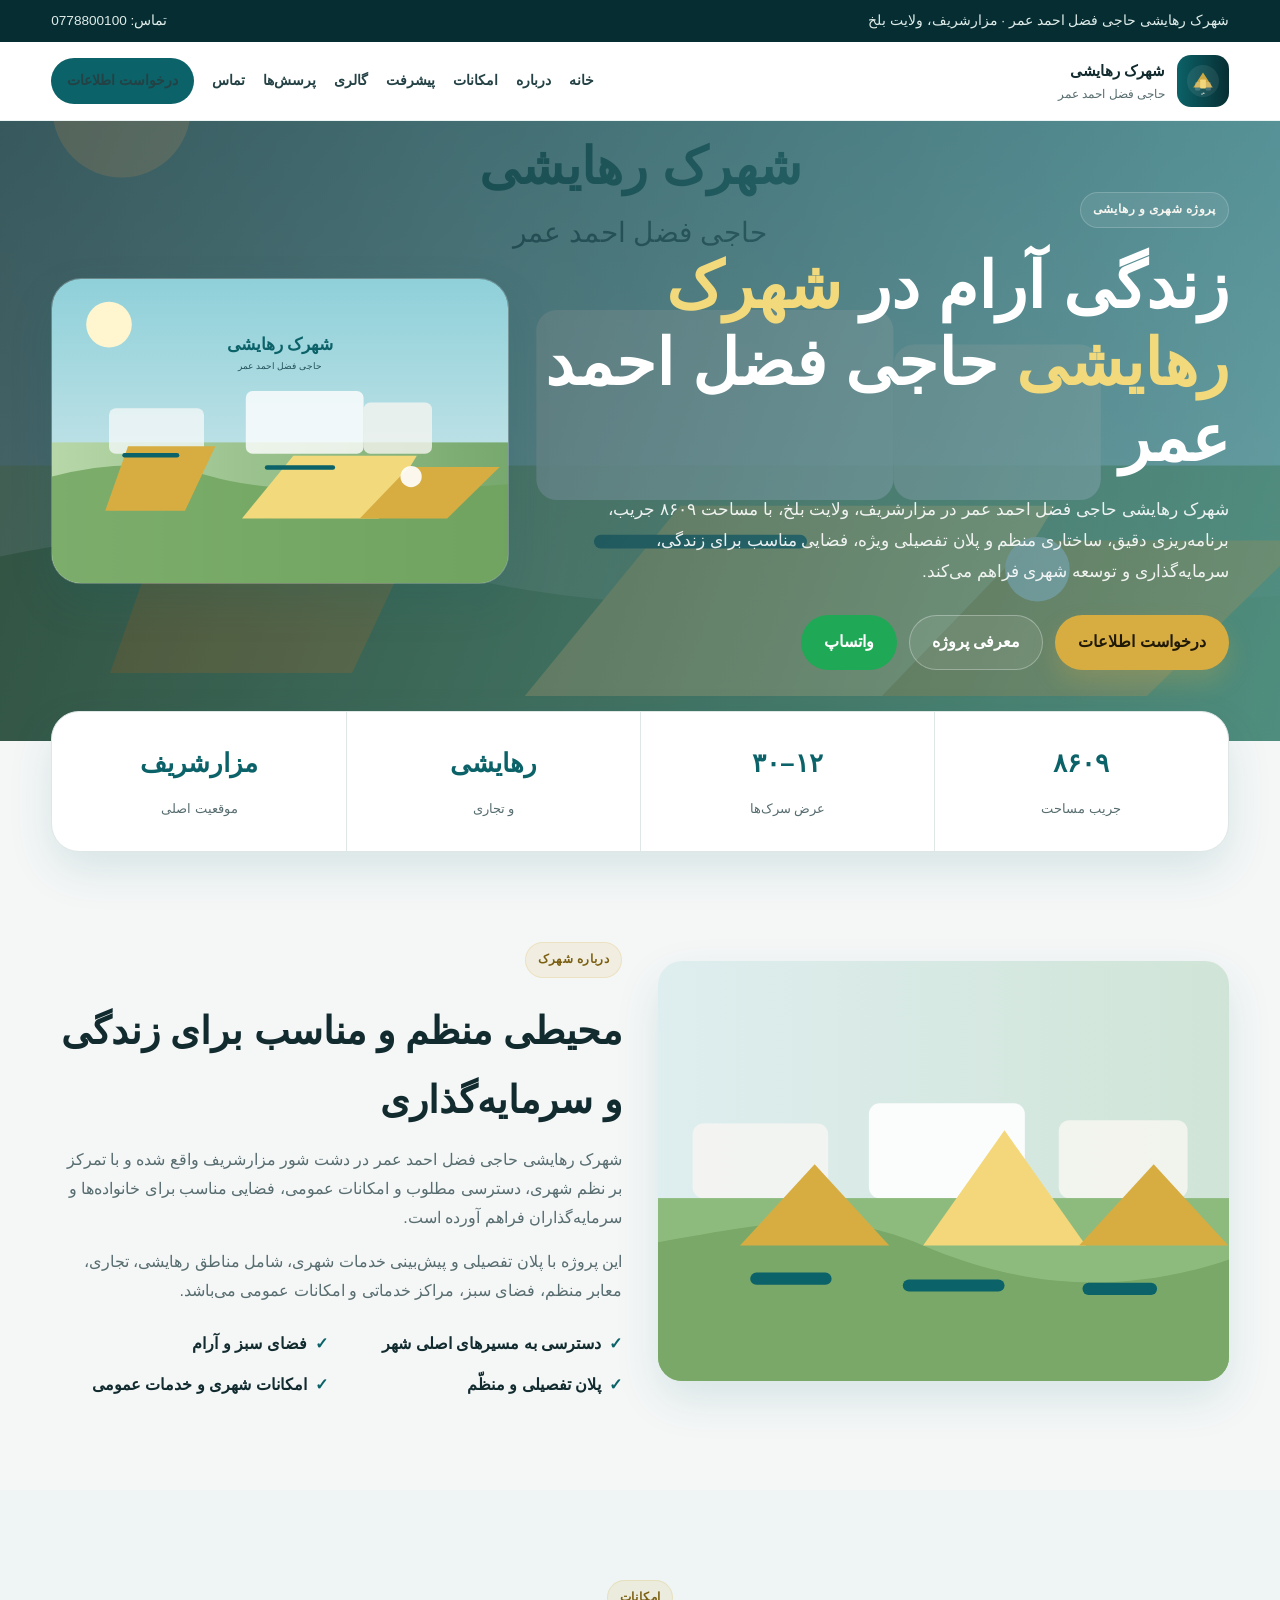
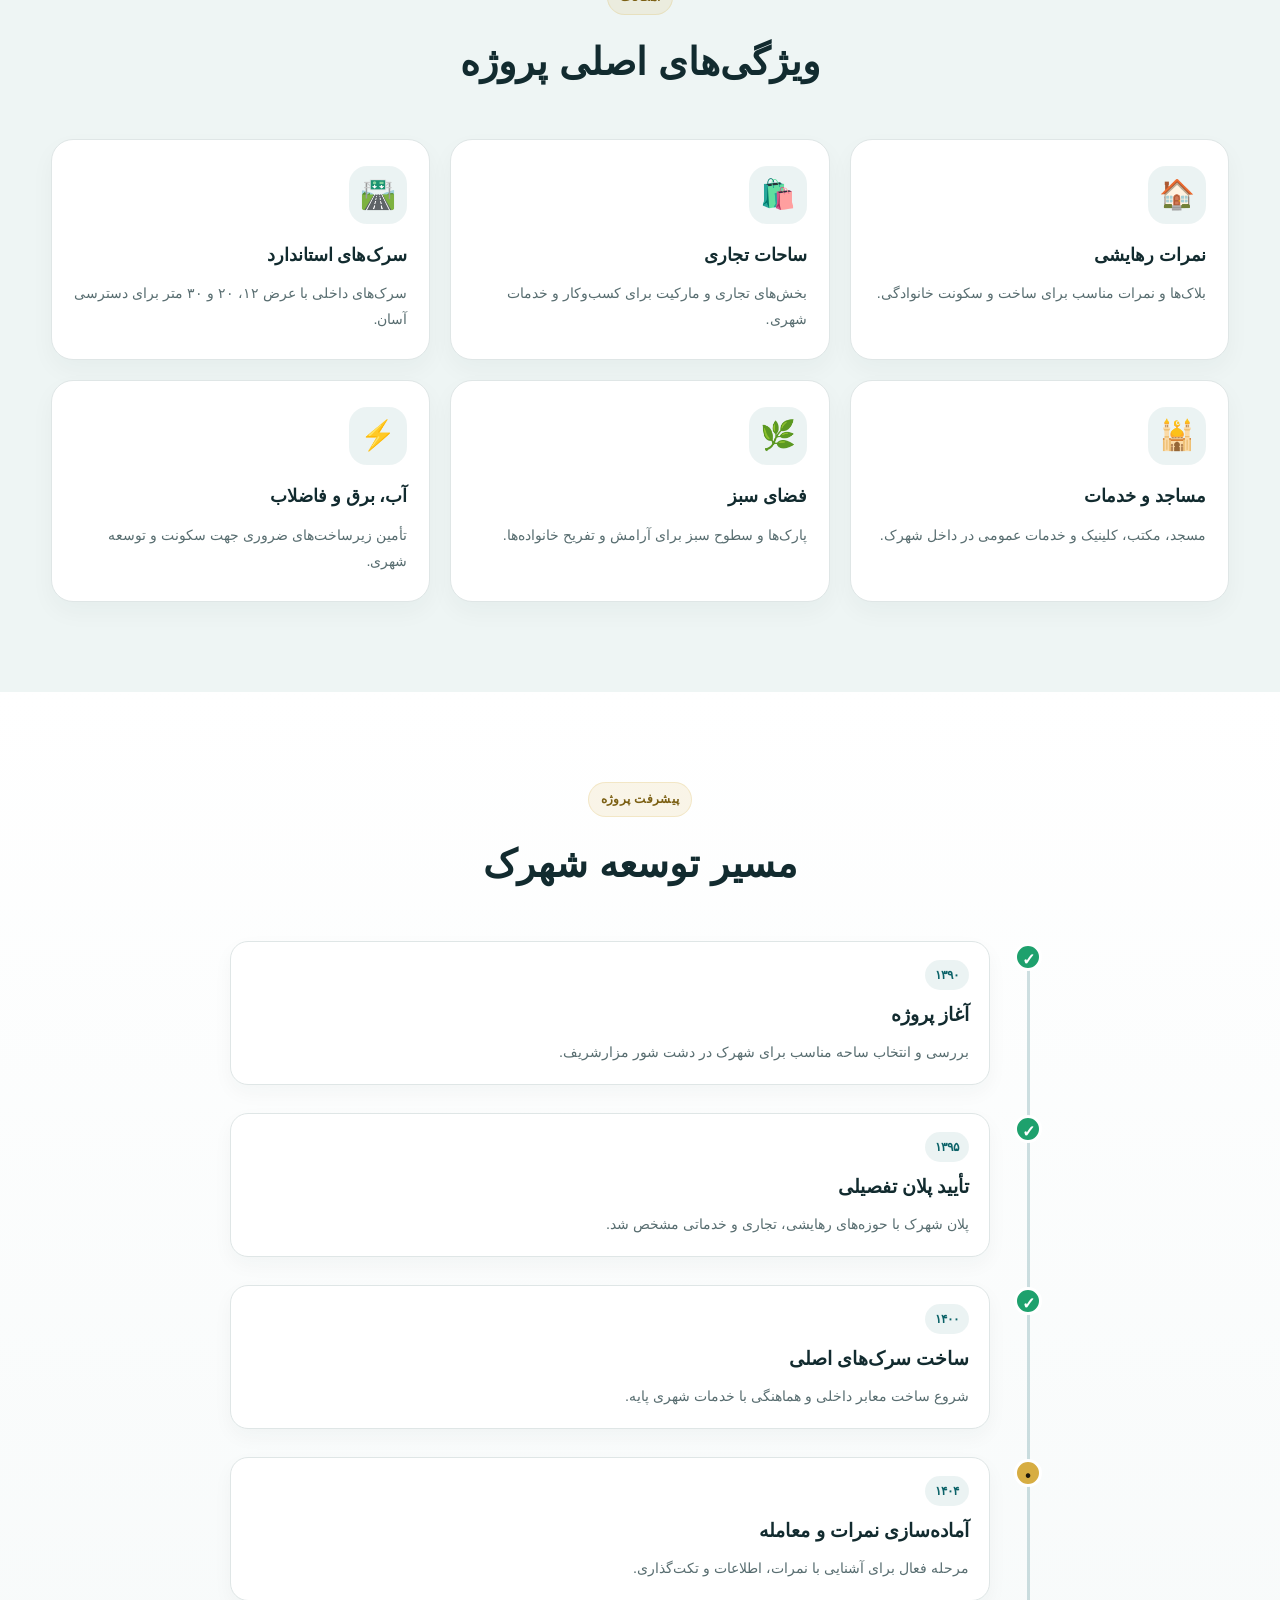
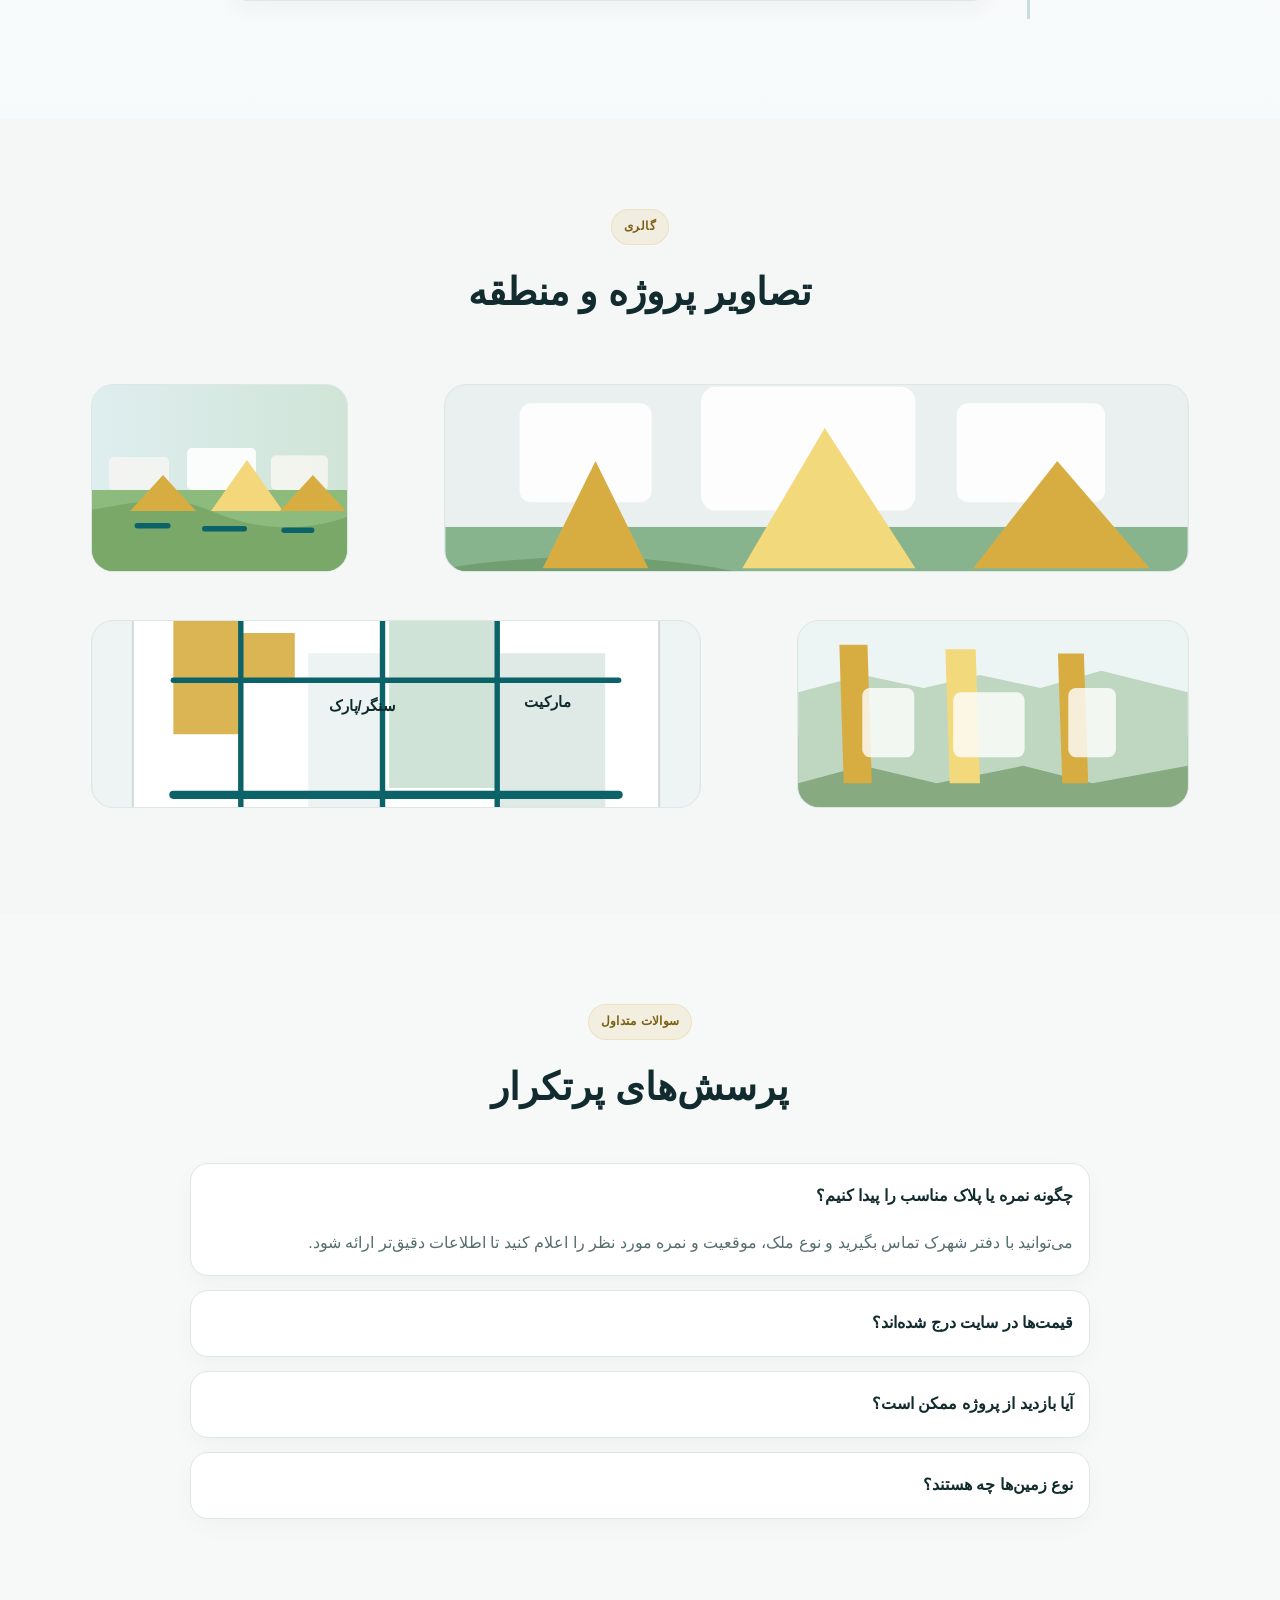
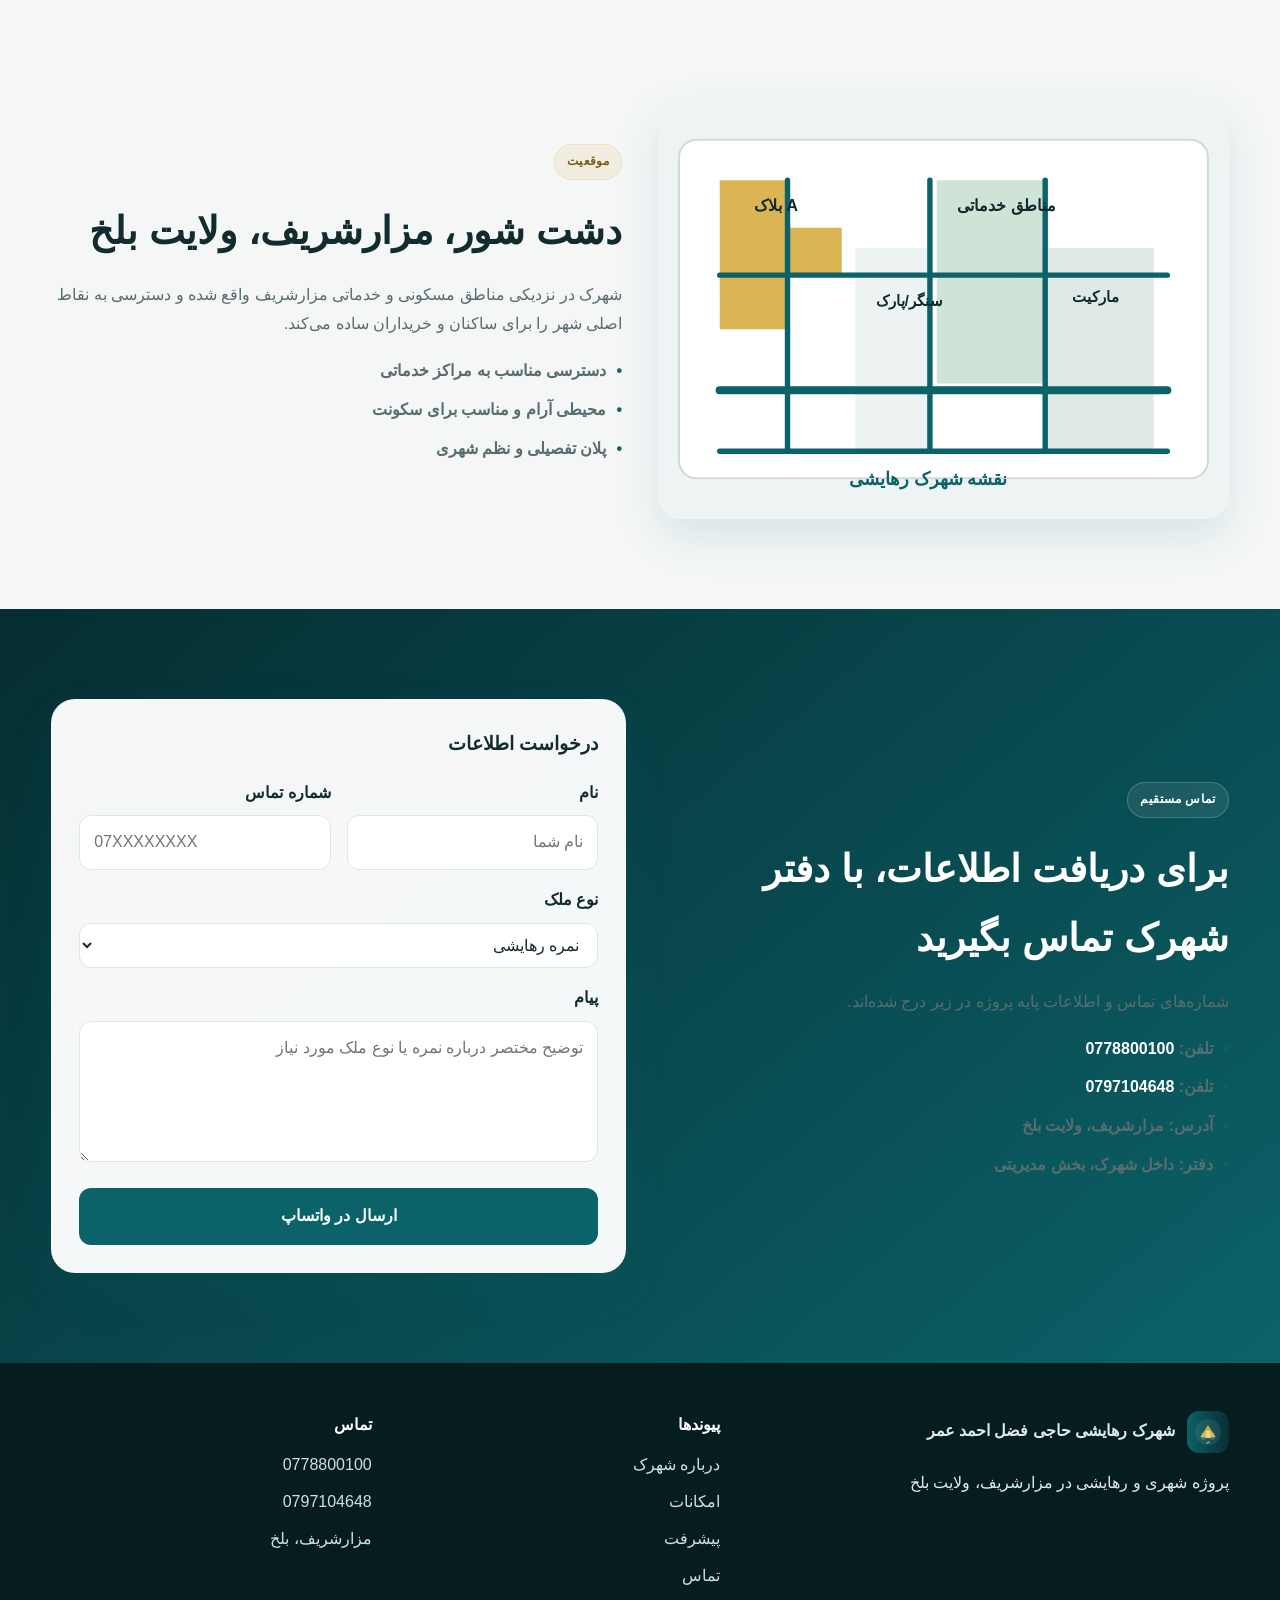
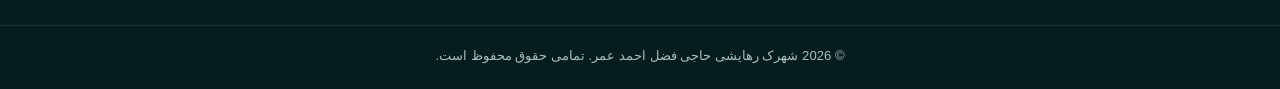
==== commit 273f548c: "Restore complete landing page in index.html" ====
--- a/index.html
+++ b/index.html
@@ -1,50 +1,373 @@
 <!doctype html>
-<html lang="fa">
-<head>
-  <meta charset="utf-8">
-  <meta name="viewport" content="width=device-width,initial-scale=1">
-  <title>شهرک رهایشی حاجی فضل احمد عمر — مزارشریف</title>
-  <meta name="description" content="وب‌سایت رسمی پروژه شهرک رهایشی حاجی فضل احمد عمر در مزارشریف، ولایت بلخ — اطلاعات پروژه، گالری، تماس و درخواست اطلاعات.">
-  <link rel="canonical" href="https://www.alhajfazalahmadomartown.com/">
-
-  <!-- Open Graph -->
-  <meta property="og:site_name" content="شهرک رهایشی حاجی فضل احمد عمر">
-  <meta property="og:title" content="شهرک رهایشی حاجی فضل احمد عمر — مزارشریف">
-  <meta property="og:description" content="وب‌سایت رسمی پروژه شهرک رهایشی حاجی فضل احمد عمر در مزارشریف، ولایت بلخ. برای کسب اطلاعات و تماس از این صفحه استفاده کنید.">
-  <meta property="og:type" content="website">
-  <meta property="og:url" content="https://www.alhajfazalahmadomartown.com/">
-  <!-- اگر تصویری برای پیش‌نمایش دارید، آدرس آن را جایگزین کنید: -->
-  <!-- <meta property="og:image" content="https://www.alhajfazalahmadomartown.com/images/og-image.jpg"> -->
-
-  <!-- Twitter card -->
-  <meta name="twitter:card" content="summary_large_image">
-
-  <link rel="stylesheet" href="/styles.css">
-</head>
-<body>
-  <header>
-    <h1>شهرک رهایشی حاجی فضل احمد عمر</h1>
-    <p>مزارشریف، ولایت بلخ — خوش آمدید.</p>
-  </header>
-
-  <main>
-    <section>
-      <h2>درباره پروژه</h2>
-      <p>این سایت برای معرفی پروژهٔ شهرک رهایشی حاجی فضل احمد عمر طراحی شده و شامل اطلاعات، گالری و فرم درخواست اطلاعات است.</p>
-    </section>
-
-    <section>
-      <h2>تماس</h2>
-      <ul>
-        <li>تلفن: 0778800100</li>
-        <li>تلفن: 0797104648</li>
-        <li>آدرس: مزارشریف، ولایت بلخ</li>
-      </ul>
-    </section>
-  </main>
-
-  <footer>
-    <p>&copy; 2026 شهرک رهایشی حاجی فضل احمد عمر — همه حقوق محفوظ است.</p>
-  </footer>
-</body>
+<html lang="fa" dir="rtl">
+  <head>
+    <meta charset="utf-8" />
+    <meta name="viewport" content="width=device-width, initial-scale=1" />
+    <meta name="theme-color" content="#0b6268" />
+    <meta name="description" content="شهرک رهایشی حاجی فضل احمد عمر | پروژه رهایشی و شهری در مزارشریف، ولایت بلخ. اطلاعات، امکانات، پلان، و تماس مستقیم با دفتر شهرک." />
+    <meta name="keywords" content="شهرک رهایشی حاجی فضل احمد عمر, شهرک آزادی, زمین رهایشی, مزارشریف, ولایت بلخ, شهرک مسکونی" />
+    <meta property="og:title" content="شهرک رهایشی حاجی فضل احمد عمر" />
+    <meta property="og:description" content="پروژه شهری و رهایشی با مساحت ۸۶۰۹ جریب در مزارشریف، ولایت بلخ." />
+    <meta property="og:type" content="website" />
+    <meta property="og:image" content="images/hero.svg" />
+    <meta name="twitter:card" content="summary_large_image" />
+    <title>شهرک رهایشی حاجی فضل احمد عمر | مزارشریف</title>
+    <link rel="icon" href="images/logo.svg" type="image/svg+xml" />
+    <link rel="manifest" href="site.webmanifest" />
+    <link rel="stylesheet" href="styles.css" />
+  </head>
+  <body>
+    <div class="topbar">
+      <div class="container topbar-inner">
+        <span>شهرک رهایشی حاجی فضل احمد عمر · مزارشریف، ولایت بلخ</span>
+        <a href="tel:+93778800100">تماس: 0778800100</a>
+      </div>
+    </div>
+
+    <header class="site-header">
+      <div class="container nav-wrap">
+        <a href="#home" class="brand" aria-label="خانه">
+          <img src="images/logo.svg" alt="لوگوی شهرک" width="52" height="52" />
+          <div>
+            <strong>شهرک رهایشی</strong>
+            <small>حاجی فضل احمد عمر</small>
+          </div>
+        </a>
+
+        <button class="menu-toggle" id="menuToggle" aria-expanded="false" aria-label="باز کردن منو">
+          ☰
+        </button>
+
+        <nav class="main-nav" id="mainNav" aria-label="منوی اصلی">
+          <a href="#home">خانه</a>
+          <a href="#about">درباره</a>
+          <a href="#features">امکانات</a>
+          <a href="#progress">پیشرفت</a>
+          <a href="#gallery">گالری</a>
+          <a href="#faq">پرسش‌ها</a>
+          <a href="#contact">تماس</a>
+          <a class="nav-btn" href="#contact">درخواست اطلاعات</a>
+        </nav>
+      </div>
+    </header>
+
+    <main>
+      <section class="hero" id="home">
+        <div class="hero-overlay"></div>
+        <div class="container hero-inner">
+          <div class="hero-copy">
+            <span class="eyebrow">پروژه شهری و رهایشی</span>
+            <h1>زندگی آرام در <span>شهرک رهایشی</span> حاجی فضل احمد عمر</h1>
+            <p>
+              شهرک رهایشی حاجی فضل احمد عمر در مزارشریف، ولایت بلخ، با مساحت ۸۶۰۹ جریب،
+              برنامه‌ریزی دقیق، ساختاری منظم و پلان تفصیلی ویژه، فضایی مناسب برای
+              زندگی، سرمایه‌گذاری و توسعه شهری فراهم می‌کند.
+            </p>
+
+            <div class="hero-actions">
+              <a class="btn btn-primary" href="#contact">درخواست اطلاعات</a>
+              <a class="btn btn-secondary" href="#about">معرفی پروژه</a>
+              <a class="btn btn-whatsapp" href="https://wa.me/93797104648" target="_blank" rel="noopener">واتساپ</a>
+            </div>
+          </div>
+
+          <div class="hero-visual">
+            <img src="images/hero.svg" alt="نمایی از شهرک" />
+          </div>
+        </div>
+      </section>
+
+      <section class="stats">
+        <div class="container stat-grid">
+          <div class="stat-item">
+            <strong>۸۶۰۹</strong>
+            <span>جریب مساحت</span>
+          </div>
+          <div class="stat-item">
+            <strong>۱۲–۳۰</strong>
+            <span>عرض سرک‌ها</span>
+          </div>
+          <div class="stat-item">
+            <strong>رهایشی</strong>
+            <span>و تجاری</span>
+          </div>
+          <div class="stat-item">
+            <strong>مزارشریف</strong>
+            <span>موقعیت اصلی</span>
+          </div>
+        </div>
+      </section>
+
+      <section class="section" id="about">
+        <div class="container about-grid">
+          <div class="about-image">
+            <img src="images/g-fields.svg" alt="ساحات و فضای سبز شهرک" />
+          </div>
+
+          <div class="about-copy">
+            <span class="kicker">درباره شهرک</span>
+            <h2>محیطی منظم و مناسب برای زندگی و سرمایه‌گذاری</h2>
+            <p>
+              شهرک رهایشی حاجی فضل احمد عمر در دشت شور مزارشریف واقع شده و با تمرکز بر
+              نظم شهری، دسترسی مطلوب و امکانات عمومی، فضایی مناسب برای خانواده‌ها و
+              سرمایه‌گذاران فراهم آورده است.
+            </p>
+            <p>
+              این پروژه با پلان تفصیلی و پیش‌بینی خدمات شهری، شامل مناطق رهایشی، تجاری،
+              معابر منظم، فضای سبز، مراکز خدماتی و امکانات عمومی می‌باشد.
+            </p>
+
+            <ul class="check-list">
+              <li>دسترسی به مسیرهای اصلی شهر</li>
+              <li>فضای سبز و آرام</li>
+              <li>پلان تفصیلی و منظّم</li>
+              <li>امکانات شهری و خدمات عمومی</li>
+            </ul>
+          </div>
+        </div>
+      </section>
+
+      <section class="section alt-bg" id="features">
+        <div class="container">
+          <div class="section-heading">
+            <span class="kicker">امکانات</span>
+            <h2>ویژگی‌های اصلی پروژه</h2>
+          </div>
+
+          <div class="feature-grid">
+            <article class="feature-card">
+              <div class="icon">🏠</div>
+              <h3>نمرات رهایشی</h3>
+              <p>بلاک‌ها و نمرات مناسب برای ساخت و سکونت خانوادگی.</p>
+            </article>
+            <article class="feature-card">
+              <div class="icon">🛍️</div>
+              <h3>ساحات تجاری</h3>
+              <p>بخش‌های تجاری و مارکیت برای کسب‌وکار و خدمات شهری.</p>
+            </article>
+            <article class="feature-card">
+              <div class="icon">🛣️</div>
+              <h3>سرک‌های استاندارد</h3>
+              <p>سرک‌های داخلی با عرض ۱۲، ۲۰ و ۳۰ متر برای دسترسی آسان.</p>
+            </article>
+            <article class="feature-card">
+              <div class="icon">🕌</div>
+              <h3>مساجد و خدمات</h3>
+              <p>مسجد، مکتب، کلینیک و خدمات عمومی در داخل شهرک.</p>
+            </article>
+            <article class="feature-card">
+              <div class="icon">🌿</div>
+              <h3>فضای سبز</h3>
+              <p>پارک‌ها و سطوح سبز برای آرامش و تفریح خانواده‌ها.</p>
+            </article>
+            <article class="feature-card">
+              <div class="icon">⚡</div>
+              <h3>آب، برق و فاضلاب</h3>
+              <p>تأمین زیرساخت‌های ضروری جهت سکونت و توسعه شهری.</p>
+            </article>
+          </div>
+        </div>
+      </section>
+
+      <section class="section progress-section" id="progress">
+        <div class="container">
+          <div class="section-heading">
+            <span class="kicker">پیشرفت پروژه</span>
+            <h2>مسیر توسعه شهرک</h2>
+          </div>
+
+          <div class="timeline">
+            <div class="timeline-item done">
+              <div class="dot">✓</div>
+              <div class="content">
+                <span>۱۳۹۰</span>
+                <h3>آغاز پروژه</h3>
+                <p>بررسی و انتخاب ساحه مناسب برای شهرک در دشت شور مزارشریف.</p>
+              </div>
+            </div>
+            <div class="timeline-item done">
+              <div class="dot">✓</div>
+              <div class="content">
+                <span>۱۳۹۵</span>
+                <h3>تأیید پلان تفصیلی</h3>
+                <p>پلان شهرک با حوزه‌های رهایشی، تجاری و خدماتی مشخص شد.</p>
+              </div>
+            </div>
+            <div class="timeline-item done">
+              <div class="dot">✓</div>
+              <div class="content">
+                <span>۱۴۰۰</span>
+                <h3>ساخت سرک‌های اصلی</h3>
+                <p>شروع ساخت معابر داخلی و هماهنگی با خدمات شهری پایه.</p>
+              </div>
+            </div>
+            <div class="timeline-item active">
+              <div class="dot">•</div>
+              <div class="content">
+                <span>۱۴۰۴</span>
+                <h3>آماده‌سازی نمرات و معامله</h3>
+                <p>مرحله فعال برای آشنایی با نمرات، اطلاعات و تکت‌گذاری.</p>
+              </div>
+            </div>
+          </div>
+        </div>
+      </section>
+
+      <section class="section gallery-section" id="gallery">
+        <div class="container">
+          <div class="section-heading">
+            <span class="kicker">گالری</span>
+            <h2>تصاویر پروژه و منطقه</h2>
+          </div>
+
+          <div class="gallery-grid">
+            <figure class="gallery-item wide">
+              <img src="images/g-district.svg" alt="نمایی از محله شهرک" />
+            </figure>
+            <figure class="gallery-item">
+              <img src="images/g-fields.svg" alt="ساحات و فضای سبز شهرک" />
+            </figure>
+            <figure class="gallery-item">
+              <img src="images/g-road.svg" alt="سرک‌های داخل شهرک" />
+            </figure>
+            <figure class="gallery-item wide">
+              <img src="images/map.svg" alt="نقشه شهرک" />
+            </figure>
+          </div>
+        </div>
+      </section>
+
+      <section class="section faq-section" id="faq">
+        <div class="container">
+          <div class="section-heading">
+            <span class="kicker">سوالات متداول</span>
+            <h2>پرسش‌های پرتکرار</h2>
+          </div>
+
+          <div class="faq-list">
+            <details open>
+              <summary>چگونه نمره یا پلاک مناسب را پیدا کنیم؟</summary>
+              <p>می‌توانید با دفتر شهرک تماس بگیرید و نوع ملک، موقعیت و نمره مورد نظر را اعلام کنید تا اطلاعات دقیق‌تر ارائه شود.</p>
+            </details>
+            <details>
+              <summary>قیمت‌ها در سایت درج شده‌اند؟</summary>
+              <p>خیر، قیمت و شرایط معامله هر نمره باید مستقیماً از دفتر رسمی شهرک تأیید شود.</p>
+            </details>
+            <details>
+              <summary>آیا بازدید از پروژه ممکن است؟</summary>
+              <p>بله، برای هماهنگی بازدید از پروژه با دفتر شهرک تماس بگیرید یا درخواست خود را از طریق واتساپ ارسال کنید.</p>
+            </details>
+            <details>
+              <summary>نوع زمین‌ها چه هستند؟</summary>
+              <p>پروژه شامل نمرات رهایشی، تجاری و خدماتی با پلان تفصیلی و خرده‌بندی شهری مشخص است.</p>
+            </details>
+          </div>
+        </div>
+      </section>
+
+      <section class="section map-section" id="map">
+        <div class="container map-grid">
+          <div class="map-card">
+            <img src="images/map.svg" alt="نقشه تفصیلی شهرک" />
+          </div>
+          <div class="map-info">
+            <span class="kicker">موقعیت</span>
+            <h2>دشت شور، مزارشریف، ولایت بلخ</h2>
+            <p>
+              شهرک در نزدیکی مناطق مسکونی و خدماتی مزارشریف واقع شده و دسترسی به نقاط
+              اصلی شهر را برای ساکنان و خریداران ساده می‌کند.
+            </p>
+            <ul>
+              <li>دسترسی مناسب به مراکز خدماتی</li>
+              <li>محیطی آرام و مناسب برای سکونت</li>
+              <li>پلان تفصیلی و نظم شهری</li>
+            </ul>
+          </div>
+        </div>
+      </section>
+
+      <section class="section contact-section" id="contact">
+        <div class="container contact-grid">
+          <div class="contact-info-box">
+            <span class="kicker light">تماس مستقیم</span>
+            <h2>برای دریافت اطلاعات، با دفتر شهرک تماس بگیرید</h2>
+            <p>شماره‌های تماس و اطلاعات پایه پروژه در زیر درج شده‌اند.</p>
+
+            <ul class="contact-list">
+              <li><strong>تلفن:</strong> <a href="tel:+93778800100">0778800100</a></li>
+              <li><strong>تلفن:</strong> <a href="tel:+93797104648">0797104648</a></li>
+              <li><strong>آدرس:</strong> مزارشریف، ولایت بلخ</li>
+              <li><strong>دفتر:</strong> داخل شهرک، بخش مدیریتی</li>
+            </ul>
+          </div>
+
+          <form class="contact-form" id="leadForm" novalidate>
+            <h3>درخواست اطلاعات</h3>
+            <div class="field-row">
+              <div class="field">
+                <label for="name">نام</label>
+                <input id="name" name="name" type="text" placeholder="نام شما" required />
+              </div>
+              <div class="field">
+                <label for="phone">شماره تماس</label>
+                <input id="phone" name="phone" type="tel" placeholder="07XXXXXXXX" required />
+              </div>
+            </div>
+
+            <div class="field">
+              <label for="property">نوع ملک</label>
+              <select id="property" name="property">
+                <option value="نمره رهایشی">نمره رهایشی</option>
+                <option value="نمره تجاری">نمره تجاری</option>
+                <option value="بلندمنزل">بلندمنزل</option>
+                <option value="سایر">سایر</option>
+              </select>
+            </div>
+
+            <div class="field">
+              <label for="message">پیام</label>
+              <textarea id="message" name="message" rows="4" placeholder="توضیح مختصر درباره نمره یا نوع ملک مورد نیاز"></textarea>
+            </div>
+
+            <button type="submit" class="submit-btn">ارسال در واتساپ</button>
+          </form>
+        </div>
+      </section>
+    </main>
+
+    <footer class="site-footer">
+      <div class="container footer-inner">
+        <div>
+          <div class="footer-brand">
+            <img src="images/logo.svg" alt="لوگو" width="40" height="40" />
+            <strong>شهرک رهایشی حاجی فضل احمد عمر</strong>
+          </div>
+          <p>پروژه شهری و رهایشی در مزارشریف، ولایت بلخ</p>
+        </div>
+
+        <div>
+          <h4>پیوندها</h4>
+          <ul>
+            <li><a href="#about">درباره شهرک</a></li>
+            <li><a href="#features">امکانات</a></li>
+            <li><a href="#progress">پیشرفت</a></li>
+            <li><a href="#contact">تماس</a></li>
+          </ul>
+        </div>
+
+        <div>
+          <h4>تماس</h4>
+          <ul>
+            <li><a href="tel:+93778800100">0778800100</a></li>
+            <li><a href="tel:+93797104648">0797104648</a></li>
+            <li>مزارشریف، بلخ</li>
+          </ul>
+        </div>
+      </div>
+
+      <div class="copyright">© <span id="year"></span> شهرک رهایشی حاجی فضل احمد عمر. تمامی حقوق محفوظ است.</div>
+    </footer>
+
+    <script src="script.js"></script>
+  </body>
 </html>
--- a/styles.css
+++ b/styles.css
@@ -1,373 +1,803 @@
-<!doctype html>
-<html lang="fa" dir="rtl">
-  <head>
-    <meta charset="utf-8" />
-    <meta name="viewport" content="width=device-width, initial-scale=1" />
-    <meta name="theme-color" content="#0b6268" />
-    <meta name="description" content="شهرک رهایشی حاجی فضل احمد عمر | پروژه رهایشی و شهری در مزارشریف، ولایت بلخ. اطلاعات، امکانات، پلان، و تماس مستقیم با دفتر شهرک." />
-    <meta name="keywords" content="شهرک رهایشی حاجی فضل احمد عمر, شهرک آزادی, زمین رهایشی, مزارشریف, ولایت بلخ, شهرک مسکونی" />
-    <meta property="og:title" content="شهرک رهایشی حاجی فضل احمد عمر" />
-    <meta property="og:description" content="پروژه شهری و رهایشی با مساحت ۸۶۰۹ جریب در مزارشریف، ولایت بلخ." />
-    <meta property="og:type" content="website" />
-    <meta property="og:image" content="images/hero.svg" />
-    <meta name="twitter:card" content="summary_large_image" />
-    <title>شهرک رهایشی حاجی فضل احمد عمر | مزارشریف</title>
-    <link rel="icon" href="images/logo.svg" type="image/svg+xml" />
-    <link rel="manifest" href="site.webmanifest" />
-    <link rel="stylesheet" href="styles.css" />
-  </head>
-  <body>
-    <div class="topbar">
-      <div class="container topbar-inner">
-        <span>شهرک رهایشی حاجی فضل احمد عمر · مزارشریف، ولایت بلخ</span>
-        <a href="tel:+93778800100">تماس: 0778800100</a>
-      </div>
-    </div>
-
-    <header class="site-header">
-      <div class="container nav-wrap">
-        <a href="#home" class="brand" aria-label="خانه">
-          <img src="images/logo.svg" alt="لوگوی شهرک" width="52" height="52" />
-          <div>
-            <strong>شهرک رهایشی</strong>
-            <small>حاجی فضل احمد عمر</small>
-          </div>
-        </a>
-
-        <button class="menu-toggle" id="menuToggle" aria-expanded="false" aria-label="باز کردن منو">
-          ☰
-        </button>
-
-        <nav class="main-nav" id="mainNav" aria-label="منوی اصلی">
-          <a href="#home">خانه</a>
-          <a href="#about">درباره</a>
-          <a href="#features">امکانات</a>
-          <a href="#progress">پیشرفت</a>
-          <a href="#gallery">گالری</a>
-          <a href="#faq">پرسش‌ها</a>
-          <a href="#contact">تماس</a>
-          <a class="nav-btn" href="#contact">درخواست اطلاعات</a>
-        </nav>
-      </div>
-    </header>
-
-    <main>
-      <section class="hero" id="home">
-        <div class="hero-overlay"></div>
-        <div class="container hero-inner">
-          <div class="hero-copy">
-            <span class="eyebrow">پروژه شهری و رهایشی</span>
-            <h1>زندگی آرام در <span>شهرک رهایشی</span> حاجی فضل احمد عمر</h1>
-            <p>
-              شهرک رهایشی حاجی فضل احمد عمر در مزارشریف، ولایت بلخ، با مساحت ۸۶۰۹ جریب،
-              برنامه‌ریزی دقیق، ساختاری منظم و پلان تفصیلی ویژه، فضایی مناسب برای
-              زندگی، سرمایه‌گذاری و توسعه شهری فراهم می‌کند.
-            </p>
-
-            <div class="hero-actions">
-              <a class="btn btn-primary" href="#contact">درخواست اطلاعات</a>
-              <a class="btn btn-secondary" href="#about">معرفی پروژه</a>
-              <a class="btn btn-whatsapp" href="https://wa.me/93797104648" target="_blank" rel="noopener">واتساپ</a>
-            </div>
-          </div>
-
-          <div class="hero-visual">
-            <img src="images/hero.svg" alt="نمایی از شهرک" />
-          </div>
-        </div>
-      </section>
-
-      <section class="stats">
-        <div class="container stat-grid">
-          <div class="stat-item">
-            <strong>۸۶۰۹</strong>
-            <span>جریب مساحت</span>
-          </div>
-          <div class="stat-item">
-            <strong>۱۲–۳۰</strong>
-            <span>عرض سرک‌ها</span>
-          </div>
-          <div class="stat-item">
-            <strong>رهایشی</strong>
-            <span>و تجاری</span>
-          </div>
-          <div class="stat-item">
-            <strong>مزارشریف</strong>
-            <span>موقعیت اصلی</span>
-          </div>
-        </div>
-      </section>
-
-      <section class="section" id="about">
-        <div class="container about-grid">
-          <div class="about-image">
-            <img src="images/g-fields.svg" alt="ساحات و فضای سبز شهرک" />
-          </div>
-
-          <div class="about-copy">
-            <span class="kicker">درباره شهرک</span>
-            <h2>محیطی منظم و مناسب برای زندگی و سرمایه‌گذاری</h2>
-            <p>
-              شهرک رهایشی حاجی فضل احمد عمر در دشت شور مزارشریف واقع شده و با تمرکز بر
-              نظم شهری، دسترسی مطلوب و امکانات عمومی، فضایی مناسب برای خانواده‌ها و
-              سرمایه‌گذاران فراهم آورده است.
-            </p>
-            <p>
-              این پروژه با پلان تفصیلی و پیش‌بینی خدمات شهری، شامل مناطق رهایشی، تجاری،
-              معابر منظم، فضای سبز، مراکز خدماتی و امکانات عمومی می‌باشد.
-            </p>
-
-            <ul class="check-list">
-              <li>دسترسی به مسیرهای اصلی شهر</li>
-              <li>فضای سبز و آرام</li>
-              <li>پلان تفصیلی و منظّم</li>
-              <li>امکانات شهری و خدمات عمومی</li>
-            </ul>
-          </div>
-        </div>
-      </section>
-
-      <section class="section alt-bg" id="features">
-        <div class="container">
-          <div class="section-heading">
-            <span class="kicker">امکانات</span>
-            <h2>ویژگی‌های اصلی پروژه</h2>
-          </div>
-
-          <div class="feature-grid">
-            <article class="feature-card">
-              <div class="icon">🏠</div>
-              <h3>نمرات رهایشی</h3>
-              <p>بلاک‌ها و نمرات مناسب برای ساخت و سکونت خانوادگی.</p>
-            </article>
-            <article class="feature-card">
-              <div class="icon">🛍️</div>
-              <h3>ساحات تجاری</h3>
-              <p>بخش‌های تجاری و مارکیت برای کسب‌وکار و خدمات شهری.</p>
-            </article>
-            <article class="feature-card">
-              <div class="icon">🛣️</div>
-              <h3>سرک‌های استاندارد</h3>
-              <p>سرک‌های داخلی با عرض ۱۲، ۲۰ و ۳۰ متر برای دسترسی آسان.</p>
-            </article>
-            <article class="feature-card">
-              <div class="icon">🕌</div>
-              <h3>مساجد و خدمات</h3>
-              <p>مسجد، مکتب، کلینیک و خدمات عمومی در داخل شهرک.</p>
-            </article>
-            <article class="feature-card">
-              <div class="icon">🌿</div>
-              <h3>فضای سبز</h3>
-              <p>پارک‌ها و سطوح سبز برای آرامش و تفریح خانواده‌ها.</p>
-            </article>
-            <article class="feature-card">
-              <div class="icon">⚡</div>
-              <h3>آب، برق و فاضلاب</h3>
-              <p>تأمین زیرساخت‌های ضروری جهت سکونت و توسعه شهری.</p>
-            </article>
-          </div>
-        </div>
-      </section>
-
-      <section class="section progress-section" id="progress">
-        <div class="container">
-          <div class="section-heading">
-            <span class="kicker">پیشرفت پروژه</span>
-            <h2>مسیر توسعه شهرک</h2>
-          </div>
-
-          <div class="timeline">
-            <div class="timeline-item done">
-              <div class="dot">✓</div>
-              <div class="content">
-                <span>۱۳۹۰</span>
-                <h3>آغاز پروژه</h3>
-                <p>بررسی و انتخاب ساحه مناسب برای شهرک در دشت شور مزارشریف.</p>
-              </div>
-            </div>
-            <div class="timeline-item done">
-              <div class="dot">✓</div>
-              <div class="content">
-                <span>۱۳۹۵</span>
-                <h3>تأیید پلان تفصیلی</h3>
-                <p>پلان شهرک با حوزه‌های رهایشی، تجاری و خدماتی مشخص شد.</p>
-              </div>
-            </div>
-            <div class="timeline-item done">
-              <div class="dot">✓</div>
-              <div class="content">
-                <span>۱۴۰۰</span>
-                <h3>ساخت سرک‌های اصلی</h3>
-                <p>شروع ساخت معابر داخلی و هماهنگی با خدمات شهری پایه.</p>
-              </div>
-            </div>
-            <div class="timeline-item active">
-              <div class="dot">•</div>
-              <div class="content">
-                <span>۱۴۰۴</span>
-                <h3>آماده‌سازی نمرات و معامله</h3>
-                <p>مرحله فعال برای آشنایی با نمرات، اطلاعات و تکت‌گذاری.</p>
-              </div>
-            </div>
-          </div>
-        </div>
-      </section>
-
-      <section class="section gallery-section" id="gallery">
-        <div class="container">
-          <div class="section-heading">
-            <span class="kicker">گالری</span>
-            <h2>تصاویر پروژه و منطقه</h2>
-          </div>
-
-          <div class="gallery-grid">
-            <figure class="gallery-item wide">
-              <img src="images/g-district.svg" alt="نمایی از محله شهرک" />
-            </figure>
-            <figure class="gallery-item">
-              <img src="images/g-fields.svg" alt="ساحات و فضای سبز شهرک" />
-            </figure>
-            <figure class="gallery-item">
-              <img src="images/g-road.svg" alt="سرک‌های داخل شهرک" />
-            </figure>
-            <figure class="gallery-item wide">
-              <img src="images/map.svg" alt="نقشه شهرک" />
-            </figure>
-          </div>
-        </div>
-      </section>
-
-      <section class="section faq-section" id="faq">
-        <div class="container">
-          <div class="section-heading">
-            <span class="kicker">سوالات متداول</span>
-            <h2>پرسش‌های پرتکرار</h2>
-          </div>
-
-          <div class="faq-list">
-            <details open>
-              <summary>چگونه نمره یا پلاک مناسب را پیدا کنیم؟</summary>
-              <p>می‌توانید با دفتر شهرک تماس بگیرید و نوع ملک، موقعیت و نمره مورد نظر را اعلام کنید تا اطلاعات دقیق‌تر ارائه شود.</p>
-            </details>
-            <details>
-              <summary>قیمت‌ها در سایت درج شده‌اند؟</summary>
-              <p>خیر، قیمت و شرایط معامله هر نمره باید مستقیماً از دفتر رسمی شهرک تأیید شود.</p>
-            </details>
-            <details>
-              <summary>آیا بازدید از پروژه ممکن است؟</summary>
-              <p>بله، برای هماهنگی بازدید از پروژه با دفتر شهرک تماس بگیرید یا درخواست خود را از طریق واتساپ ارسال کنید.</p>
-            </details>
-            <details>
-              <summary>نوع زمین‌ها چه هستند؟</summary>
-              <p>پروژه شامل نمرات رهایشی، تجاری و خدماتی با پلان تفصیلی و خرده‌بندی شهری مشخص است.</p>
-            </details>
-          </div>
-        </div>
-      </section>
-
-      <section class="section map-section" id="map">
-        <div class="container map-grid">
-          <div class="map-card">
-            <img src="images/map.svg" alt="نقشه تفصیلی شهرک" />
-          </div>
-          <div class="map-info">
-            <span class="kicker">موقعیت</span>
-            <h2>دشت شور، مزارشریف، ولایت بلخ</h2>
-            <p>
-              شهرک در نزدیکی مناطق مسکونی و خدماتی مزارشریف واقع شده و دسترسی به نقاط
-              اصلی شهر را برای ساکنان و خریداران ساده می‌کند.
-            </p>
-            <ul>
-              <li>دسترسی مناسب به مراکز خدماتی</li>
-              <li>محیطی آرام و مناسب برای سکونت</li>
-              <li>پلان تفصیلی و نظم شهری</li>
-            </ul>
-          </div>
-        </div>
-      </section>
-
-      <section class="section contact-section" id="contact">
-        <div class="container contact-grid">
-          <div class="contact-info-box">
-            <span class="kicker light">تماس مستقیم</span>
-            <h2>برای دریافت اطلاعات، با دفتر شهرک تماس بگیرید</h2>
-            <p>شماره‌های تماس و اطلاعات پایه پروژه در زیر درج شده‌اند.</p>
-
-            <ul class="contact-list">
-              <li><strong>تلفن:</strong> <a href="tel:+93778800100">0778800100</a></li>
-              <li><strong>تلفن:</strong> <a href="tel:+93797104648">0797104648</a></li>
-              <li><strong>آدرس:</strong> مزارشریف، ولایت بلخ</li>
-              <li><strong>دفتر:</strong> داخل شهرک، بخش مدیریتی</li>
-            </ul>
-          </div>
-
-          <form class="contact-form" id="leadForm" novalidate>
-            <h3>درخواست اطلاعات</h3>
-            <div class="field-row">
-              <div class="field">
-                <label for="name">نام</label>
-                <input id="name" name="name" type="text" placeholder="نام شما" required />
-              </div>
-              <div class="field">
-                <label for="phone">شماره تماس</label>
-                <input id="phone" name="phone" type="tel" placeholder="07XXXXXXXX" required />
-              </div>
-            </div>
-
-            <div class="field">
-              <label for="property">نوع ملک</label>
-              <select id="property" name="property">
-                <option value="نمره رهایشی">نمره رهایشی</option>
-                <option value="نمره تجاری">نمره تجاری</option>
-                <option value="بلندمنزل">بلندمنزل</option>
-                <option value="سایر">سایر</option>
-              </select>
-            </div>
-
-            <div class="field">
-              <label for="message">پیام</label>
-              <textarea id="message" name="message" rows="4" placeholder="توضیح مختصر درباره نمره یا نوع ملک مورد نیاز"></textarea>
-            </div>
-
-            <button type="submit" class="submit-btn">ارسال در واتساپ</button>
-          </form>
-        </div>
-      </section>
-    </main>
-
-    <footer class="site-footer">
-      <div class="container footer-inner">
-        <div>
-          <div class="footer-brand">
-            <img src="images/logo.svg" alt="لوگو" width="40" height="40" />
-            <strong>شهرک رهایشی حاجی فضل احمد عمر</strong>
-          </div>
-          <p>پروژه شهری و رهایشی در مزارشریف، ولایت بلخ</p>
-        </div>
-
-        <div>
-          <h4>پیوندها</h4>
-          <ul>
-            <li><a href="#about">درباره شهرک</a></li>
-            <li><a href="#features">امکانات</a></li>
-            <li><a href="#progress">پیشرفت</a></li>
-            <li><a href="#contact">تماس</a></li>
-          </ul>
-        </div>
-
-        <div>
-          <h4>تماس</h4>
-          <ul>
-            <li><a href="tel:+93778800100">0778800100</a></li>
-            <li><a href="tel:+93797104648">0797104648</a></li>
-            <li>مزارشریف، بلخ</li>
-          </ul>
-        </div>
-      </div>
-
-      <div class="copyright">© <span id="year"></span> شهرک رهایشی حاجی فضل احمد عمر. تمامی حقوق محفوظ است.</div>
-    </footer>
-
-    <script src="script.js"></script>
-  </body>
-</html>
+* {
+  box-sizing: border-box;
+}
+
+:root {
+  --bg: #f5f7f7;
+  --paper: #ffffff;
+  --ink: #122b2f;
+  --muted: #586d70;
+  --brand: #0b6268;
+  --brand-dark: #052d32;
+  --gold: #d7ad42;
+  --gold-soft: #f2d97c;
+  --line: #dfe6e6;
+  --shadow: 0 18px 45px rgba(11, 98, 104, 0.12);
+  --radius: 24px;
+  --max: 1180px;
+}
+
+html {
+  scroll-behavior: smooth;
+}
+
+body {
+  margin: 0;
+  font-family: Tahoma, "Segoe UI", sans-serif;
+  background: var(--bg);
+  color: var(--ink);
+  line-height: 1.8;
+}
+
+a {
+  text-decoration: none;
+  color: inherit;
+}
+
+img {
+  max-width: 100%;
+  display: block;
+}
+
+button,
+input,
+select,
+textarea {
+  font: inherit;
+}
+
+.container {
+  width: min(var(--max), 92%);
+  margin: 0 auto;
+}
+
+.topbar {
+  background: var(--brand-dark);
+  color: #dfece9;
+  font-size: 0.85rem;
+}
+
+.topbar-inner {
+  min-height: 42px;
+  display: flex;
+  align-items: center;
+  justify-content: space-between;
+  gap: 16px;
+}
+
+.site-header {
+  position: sticky;
+  top: 0;
+  z-index: 50;
+  background: rgba(255, 255, 255, 0.92);
+  backdrop-filter: blur(12px);
+  border-bottom: 1px solid rgba(11, 98, 104, 0.08);
+}
+
+.nav-wrap {
+  min-height: 78px;
+  display: flex;
+  align-items: center;
+  justify-content: space-between;
+  gap: 22px;
+}
+
+.brand {
+  display: flex;
+  align-items: center;
+  gap: 12px;
+}
+
+.brand img {
+  width: 52px;
+  height: 52px;
+  border-radius: 14px;
+}
+
+.brand strong,
+.brand small {
+  display: block;
+}
+
+.brand strong {
+  font-size: 0.96rem;
+  color: var(--ink);
+}
+
+.brand small {
+  font-size: 0.72rem;
+  color: var(--muted);
+}
+
+.main-nav {
+  display: flex;
+  align-items: center;
+  gap: 18px;
+  font-weight: 700;
+}
+
+.main-nav a {
+  position: relative;
+  color: #244245;
+  font-size: 0.88rem;
+}
+
+.main-nav a::after {
+  content: "";
+  position: absolute;
+  right: 0;
+  bottom: -6px;
+  width: 0;
+  height: 2px;
+  background: var(--gold);
+  transition: width 0.2s ease;
+}
+
+.main-nav a:hover::after,
+.main-nav a:hover {
+  color: var(--brand);
+}
+
+.main-nav a:hover::after {
+  width: 100%;
+}
+
+.nav-btn,
+.btn {
+  display: inline-flex;
+  align-items: center;
+  justify-content: center;
+  gap: 8px;
+  border-radius: 999px;
+  font-weight: 800;
+  transition: transform 0.2s ease, box-shadow 0.2s ease;
+}
+
+.nav-btn {
+  background: var(--brand);
+  color: #fff;
+  padding: 10px 16px;
+}
+
+.nav-btn:hover,
+.btn:hover {
+  transform: translateY(-1px);
+}
+
+.menu-toggle {
+  display: none;
+  border: 1px solid var(--line);
+  background: transparent;
+  border-radius: 12px;
+  padding: 10px 12px;
+  font-size: 1.4rem;
+  color: var(--ink);
+}
+
+.hero {
+  position: relative;
+  overflow: hidden;
+  color: #fff;
+  background: linear-gradient(110deg, rgba(2, 28, 31, 0.94), rgba(11, 98, 104, 0.76));
+}
+
+.hero-overlay {
+  position: absolute;
+  inset: 0;
+  background: url("images/hero.svg") center/cover no-repeat;
+  opacity: 0.28;
+  transform: scale(1.08);
+}
+
+.hero-inner {
+  position: relative;
+  z-index: 1;
+  display: grid;
+  grid-template-columns: 1.2fr 0.8fr;
+  align-items: center;
+  gap: 32px;
+  min-height: 620px;
+  padding: 70px 0;
+}
+
+.hero-copy {
+  max-width: 700px;
+}
+
+.eyebrow,
+.kicker {
+  display: inline-flex;
+  align-items: center;
+  justify-content: center;
+  background: rgba(255, 255, 255, 0.08);
+  border: 1px solid rgba(255, 255, 255, 0.18);
+  color: #f6f5ef;
+  padding: 6px 12px;
+  border-radius: 999px;
+  font-size: 0.76rem;
+  font-weight: 800;
+  letter-spacing: 0.03em;
+}
+
+.kicker {
+  background: rgba(215, 173, 66, 0.12);
+  border-color: rgba(215, 173, 66, 0.2);
+  color: #7b5f12;
+}
+
+.hero h1 {
+  margin: 20px 0 16px;
+  font-size: clamp(2.3rem, 5vw, 4.4rem);
+  line-height: 1.2;
+}
+
+.hero h1 span {
+  color: var(--gold-soft);
+}
+
+.hero p {
+  margin: 0 0 28px;
+  max-width: 640px;
+  color: rgba(255, 255, 255, 0.9);
+  font-size: 1.08rem;
+}
+
+.hero-actions {
+  display: flex;
+  flex-wrap: wrap;
+  gap: 12px;
+}
+
+.btn {
+  padding: 12px 22px;
+  border: 1px solid transparent;
+}
+
+.btn-primary {
+  background: var(--gold);
+  color: #201907;
+  box-shadow: 0 12px 25px rgba(215, 173, 66, 0.24);
+}
+
+.btn-secondary {
+  background: rgba(255, 255, 255, 0.08);
+  border-color: rgba(255, 255, 255, 0.3);
+  color: #fff;
+}
+
+.btn-whatsapp {
+  background: #1fa855;
+  color: #fff;
+}
+
+.hero-visual {
+  display: flex;
+  justify-content: center;
+}
+
+.hero-visual img {
+  width: min(100%, 540px);
+  border-radius: 30px;
+  box-shadow: var(--shadow);
+  border: 1px solid rgba(255, 255, 255, 0.24);
+}
+
+.stats {
+  margin-top: -30px;
+  position: relative;
+  z-index: 2;
+}
+
+.stat-grid {
+  display: grid;
+  grid-template-columns: repeat(4, minmax(150px, 1fr));
+  background: var(--paper);
+  border-radius: 28px;
+  box-shadow: var(--shadow);
+  overflow: hidden;
+  border: 1px solid var(--line);
+}
+
+.stat-item {
+  padding: 28px 16px;
+  text-align: center;
+  border-left: 1px solid var(--line);
+}
+
+.stat-item:last-child {
+  border-left: none;
+}
+
+.stat-item strong {
+  display: block;
+  color: var(--brand);
+  font-size: clamp(1.2rem, 2vw, 1.8rem);
+  margin-bottom: 8px;
+}
+
+.stat-item span {
+  color: var(--muted);
+  font-size: 0.84rem;
+}
+
+.section {
+  padding: 90px 0;
+}
+
+.alt-bg {
+  background: #eef5f4;
+}
+
+.section-heading {
+  text-align: center;
+  max-width: 650px;
+  margin: 0 auto 42px;
+}
+
+.section-heading h2 {
+  margin: 12px 0 0;
+  font-size: clamp(1.8rem, 3vw, 2.7rem);
+  color: var(--ink);
+}
+
+.about-grid,
+.map-grid,
+.contact-grid {
+  display: grid;
+  grid-template-columns: 1fr 1fr;
+  gap: 36px;
+  align-items: center;
+}
+
+.about-image img,
+.map-card img {
+  width: 100%;
+  min-height: 420px;
+  object-fit: cover;
+  border-radius: var(--radius);
+  box-shadow: var(--shadow);
+}
+
+.about-copy h2 {
+  margin: 18px 0 12px;
+  font-size: clamp(1.8rem, 3vw, 2.6rem);
+}
+
+.about-copy p {
+  color: var(--muted);
+  margin: 0 0 16px;
+}
+
+.check-list {
+  list-style: none;
+  padding: 0;
+  margin: 24px 0 0;
+  display: grid;
+  grid-template-columns: 1fr 1fr;
+  gap: 12px 18px;
+  font-weight: 700;
+}
+
+.check-list li::before {
+  content: "✓";
+  color: var(--brand);
+  margin-left: 8px;
+}
+
+.feature-grid {
+  display: grid;
+  grid-template-columns: repeat(3, minmax(220px, 1fr));
+  gap: 20px;
+}
+
+.feature-card {
+  background: var(--paper);
+  border: 1px solid var(--line);
+  border-radius: 22px;
+  padding: 26px 22px;
+  box-shadow: 0 10px 25px rgba(18, 43, 47, 0.04);
+}
+
+.feature-card .icon {
+  display: inline-grid;
+  place-items: center;
+  width: 58px;
+  height: 58px;
+  border-radius: 18px;
+  background: rgba(11, 98, 104, 0.08);
+  font-size: 1.8rem;
+  margin-bottom: 16px;
+}
+
+.feature-card h3 {
+  margin: 0 0 10px;
+  font-size: 1.1rem;
+}
+
+.feature-card p {
+  margin: 0;
+  color: var(--muted);
+  font-size: 0.9rem;
+}
+
+.progress-section {
+  background: linear-gradient(180deg, #fff 0%, #f7fafa 100%);
+}
+
+.timeline {
+  position: relative;
+  max-width: 820px;
+  margin: 0 auto;
+}
+
+.timeline::before {
+  content: "";
+  position: absolute;
+  right: 20px;
+  top: 10px;
+  bottom: 10px;
+  width: 3px;
+  background: rgba(11, 98, 104, 0.2);
+}
+
+.timeline-item {
+  position: relative;
+  padding: 0 60px 28px 0;
+}
+
+.timeline-item .dot {
+  position: absolute;
+  right: 8px;
+  top: 2px;
+  width: 28px;
+  height: 28px;
+  border-radius: 50%;
+  display: grid;
+  place-items: center;
+  color: #fff;
+  font-weight: 900;
+  background: #a8b7b8;
+  border: 3px solid #fff;
+}
+
+.timeline-item.done .dot {
+  background: #1ea16d;
+}
+
+.timeline-item.active .dot {
+  background: var(--gold);
+  color: #1d180c;
+  animation: pulse 1.8s infinite;
+}
+
+@keyframes pulse {
+  0% { box-shadow: 0 0 0 0 rgba(215, 173, 66, 0.5); }
+  70% { box-shadow: 0 0 0 12px rgba(215, 173, 66, 0.08); }
+  100% { box-shadow: 0 0 0 0 rgba(215, 173, 66, 0); }
+}
+
+.timeline-item .content {
+  background: var(--paper);
+  border: 1px solid var(--line);
+  border-radius: 18px;
+  padding: 18px 20px;
+  box-shadow: 0 8px 20px rgba(18, 43, 47, 0.04);
+}
+
+.timeline-item .content span {
+  display: inline-block;
+  margin-bottom: 8px;
+  color: var(--brand);
+  background: rgba(11, 98, 104, 0.08);
+  padding: 4px 10px;
+  border-radius: 999px;
+  font-size: 0.78rem;
+  font-weight: 800;
+}
+
+.timeline-item .content h3 {
+  margin: 0 0 8px;
+}
+
+.timeline-item .content p {
+  margin: 0;
+  color: var(--muted);
+  font-size: 0.9rem;
+}
+
+.gallery-grid {
+  display: grid;
+  grid-template-columns: 1.4fr 1fr 1fr;
+  grid-auto-rows: 220px;
+  gap: 16px;
+}
+
+.gallery-item {
+  overflow: hidden;
+  border-radius: 22px;
+  background: #dfe8e8;
+  border: 1px solid var(--line);
+}
+
+.gallery-item img {
+  width: 100%;
+  height: 100%;
+  object-fit: cover;
+}
+
+.gallery-item.wide {
+  grid-column: span 2;
+}
+
+.faq-section {
+  background: #f6f9f8;
+}
+
+.faq-list {
+  max-width: 900px;
+  margin: 0 auto;
+  display: grid;
+  gap: 14px;
+}
+
+.faq-list details {
+  background: var(--paper);
+  border: 1px solid var(--line);
+  border-radius: 18px;
+  padding: 0 16px;
+  box-shadow: 0 8px 22px rgba(18, 43, 47, 0.03);
+}
+
+.faq-list summary {
+  cursor: pointer;
+  font-weight: 800;
+  padding: 18px 0;
+  list-style: none;
+}
+
+.faq-list p {
+  margin: 0 0 18px;
+  color: var(--muted);
+}
+
+.map-info h2 {
+  margin: 16px 0 12px;
+  font-size: clamp(1.6rem, 3vw, 2.5rem);
+}
+
+.map-info p,
+.map-info li,
+.contact-info-box p,
+.contact-list li {
+  color: var(--muted);
+}
+
+.map-info ul,
+.contact-list {
+  list-style: none;
+  padding: 0;
+  margin: 18px 0 0;
+}
+
+.map-info li,
+.contact-list li {
+  margin-bottom: 10px;
+  font-weight: 600;
+}
+
+.map-info li::before,
+.contact-list li::before {
+  content: "•";
+  color: var(--brand);
+  margin-left: 10px;
+}
+
+.contact-section {
+  background: linear-gradient(140deg, var(--brand-dark), var(--brand));
+  color: #fff;
+}
+
+.contact-grid {
+  gap: 28px;
+}
+
+.kicker.light {
+  background: rgba(255, 255, 255, 0.08);
+  border-color: rgba(255, 255, 255, 0.2);
+  color: #fff;
+}
+
+.contact-info-box h2 {
+  margin: 16px 0 12px;
+  font-size: clamp(1.8rem, 3vw, 2.6rem);
+}
+
+.contact-list a {
+  color: #fff;
+}
+
+.contact-form {
+  background: rgba(255, 255, 255, 0.96);
+  color: var(--ink);
+  border-radius: 24px;
+  padding: 28px;
+  box-shadow: var(--shadow);
+}
+
+.contact-form h3 {
+  margin: 0 0 18px;
+}
+
+.field-row {
+  display: grid;
+  grid-template-columns: 1fr 1fr;
+  gap: 16px;
+}
+
+.field {
+  margin-bottom: 16px;
+}
+
+.field label {
+  display: block;
+  margin-bottom: 8px;
+  font-weight: 700;
+}
+
+.field input,
+.field select,
+.field textarea {
+  width: 100%;
+  padding: 12px 14px;
+  border: 1px solid var(--line);
+  border-radius: 12px;
+  background: #fff;
+  color: var(--ink);
+}
+
+.field input:focus,
+.field select:focus,
+.field textarea:focus {
+  outline: 2px solid rgba(11, 98, 104, 0.15);
+  border-color: var(--brand);
+}
+
+.submit-btn {
+  width: 100%;
+  border: 0;
+  border-radius: 12px;
+  background: var(--brand);
+  color: #fff;
+  padding: 14px 18px;
+  font-weight: 800;
+  cursor: pointer;
+}
+
+.site-footer {
+  background: #061d20;
+  color: #dfeae8;
+  padding: 48px 0 22px;
+}
+
+.footer-inner {
+  display: grid;
+  grid-template-columns: 1.5fr 1fr 1fr;
+  gap: 28px;
+}
+
+.footer-brand {
+  display: flex;
+  align-items: center;
+  gap: 12px;
+}
+
+.footer-brand img {
+  width: 42px;
+  height: 42px;
+  border-radius: 12px;
+}
+
+.site-footer h4 {
+  margin: 0 0 12px;
+  color: #fff;
+}
+
+.site-footer ul {
+  list-style: none;
+  padding: 0;
+  margin: 0;
+}
+
+.site-footer li {
+  margin-bottom: 8px;
+  color: #cfe1df;
+}
+
+.copyright {
+  border-top: 1px solid rgba(255, 255, 255, 0.08);
+  margin-top: 26px;
+  padding-top: 18px;
+  text-align: center;
+  color: #a7c0bf;
+  font-size: 0.82rem;
+}
+
+@media (max-width: 980px) {
+  .main-nav {
+    display: none;
+    position: absolute;
+    top: calc(100% + 8px);
+    right: 0;
+    left: 0;
+    margin: 0 auto;
+    width: min(var(--max), 92%);
+    background: rgba(255, 255, 255, 0.98);
+    border: 1px solid var(--line);
+    border-radius: 16px;
+    padding: 12px 16px;
+    box-shadow: 0 16px 40px rgba(0, 0, 0, 0.12);
+    flex-direction: column;
+    align-items: flex-start;
+  }
+
+  .main-nav.show {
+    display: flex;
+  }
+
+  .menu-toggle {
+    display: inline-block;
+  }
+
+  .hero-inner,
+  .about-grid,
+  .map-grid,
+  .contact-grid,
+  .footer-inner {
+    grid-template-columns: 1fr;
+  }
+
+  .feature-grid {
+    grid-template-columns: repeat(2, minmax(220px, 1fr));
+  }
+}
+
+@media (max-width: 640px) {
+  .topbar-inner {
+    justify-content: center;
+    text-align: center;
+    padding: 6px 0;
+  }
+
+  .stat-grid,
+  .feature-grid,
+  .field-row {
+    grid-template-columns: 1fr;
+  }
+
+  .hero-inner {
+    min-height: auto;
+    padding: 54px 0;
+  }
+
+  .hero-actions {
+    flex-direction: column;
+    align-items: stretch;
+  }
+
+  .btn,
+  .nav-btn {
+    width: 100%;
+  }
+
+  .gallery-grid {
+    grid-template-columns: 1fr;
+  }
+
+  .gallery-item.wide {
+    grid-column: auto;
+  }
+
+  .section {
+    padding: 72px 0;
+  }
+}
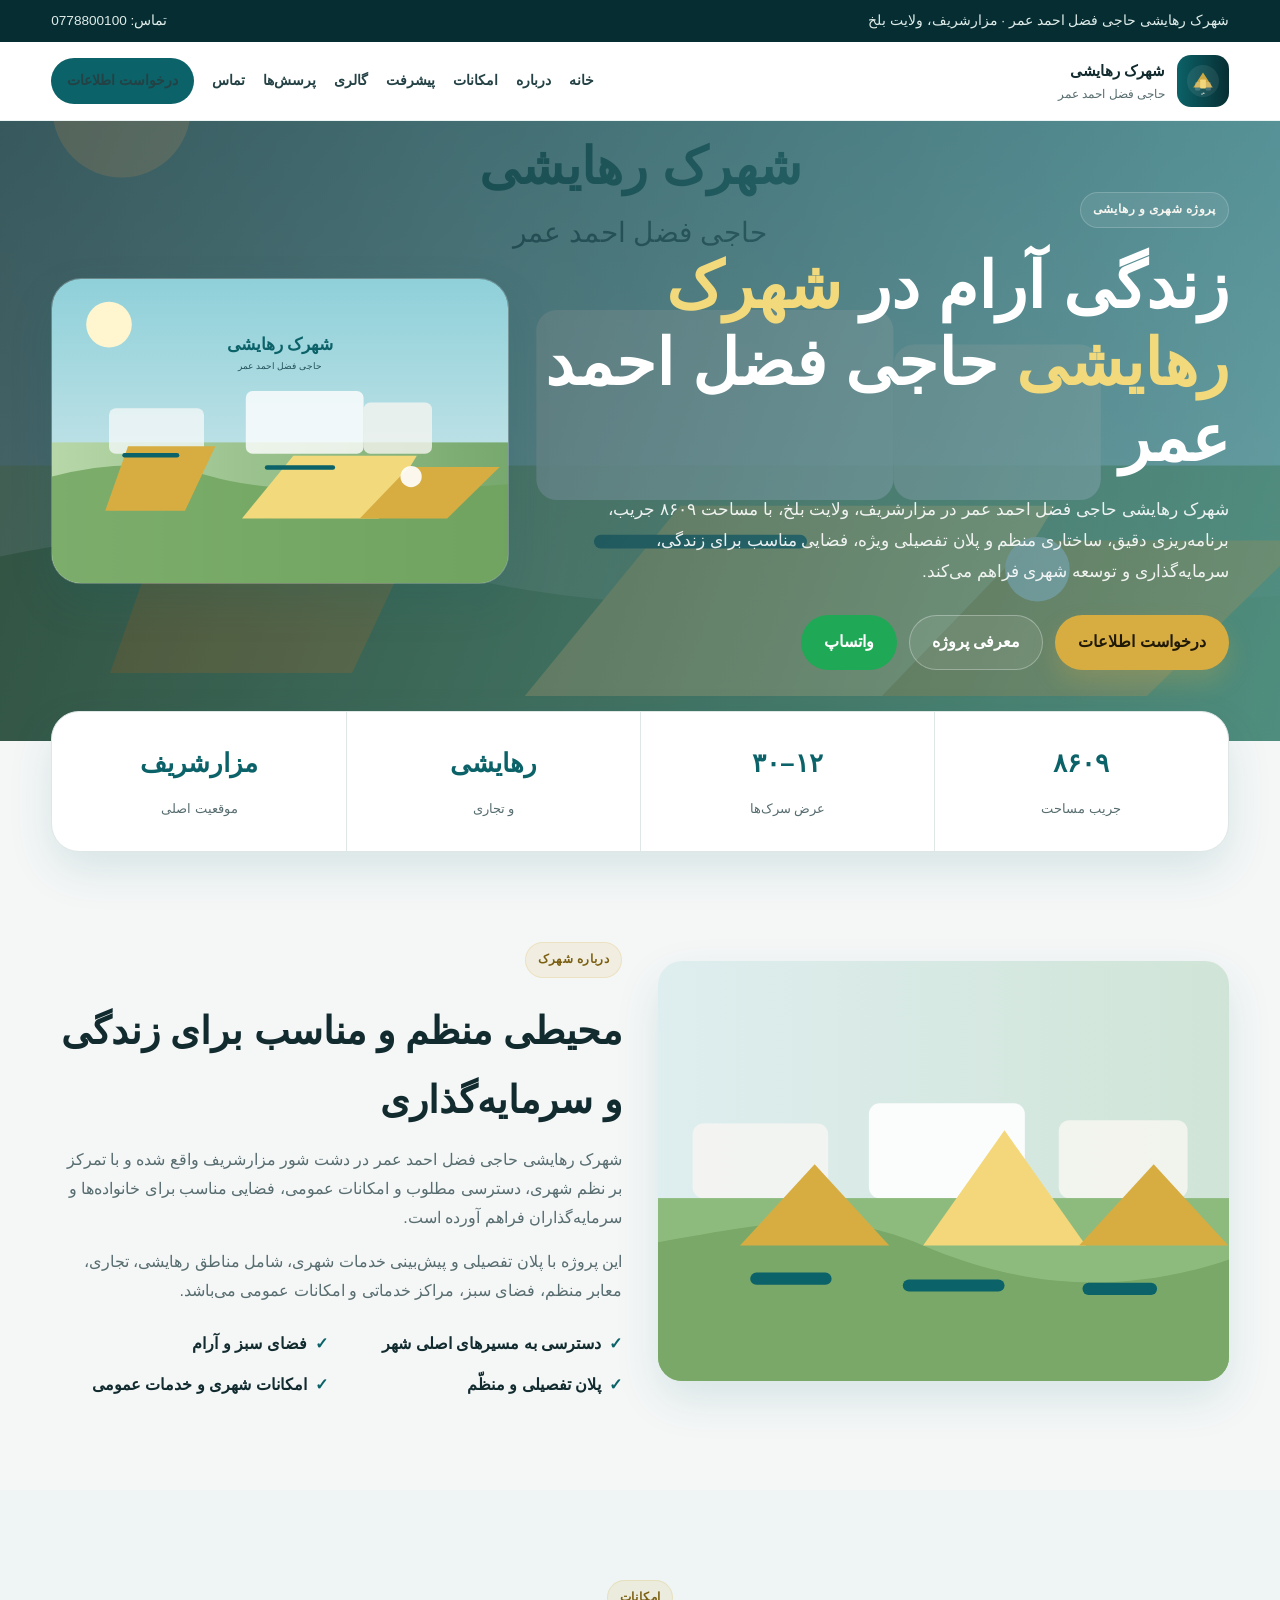
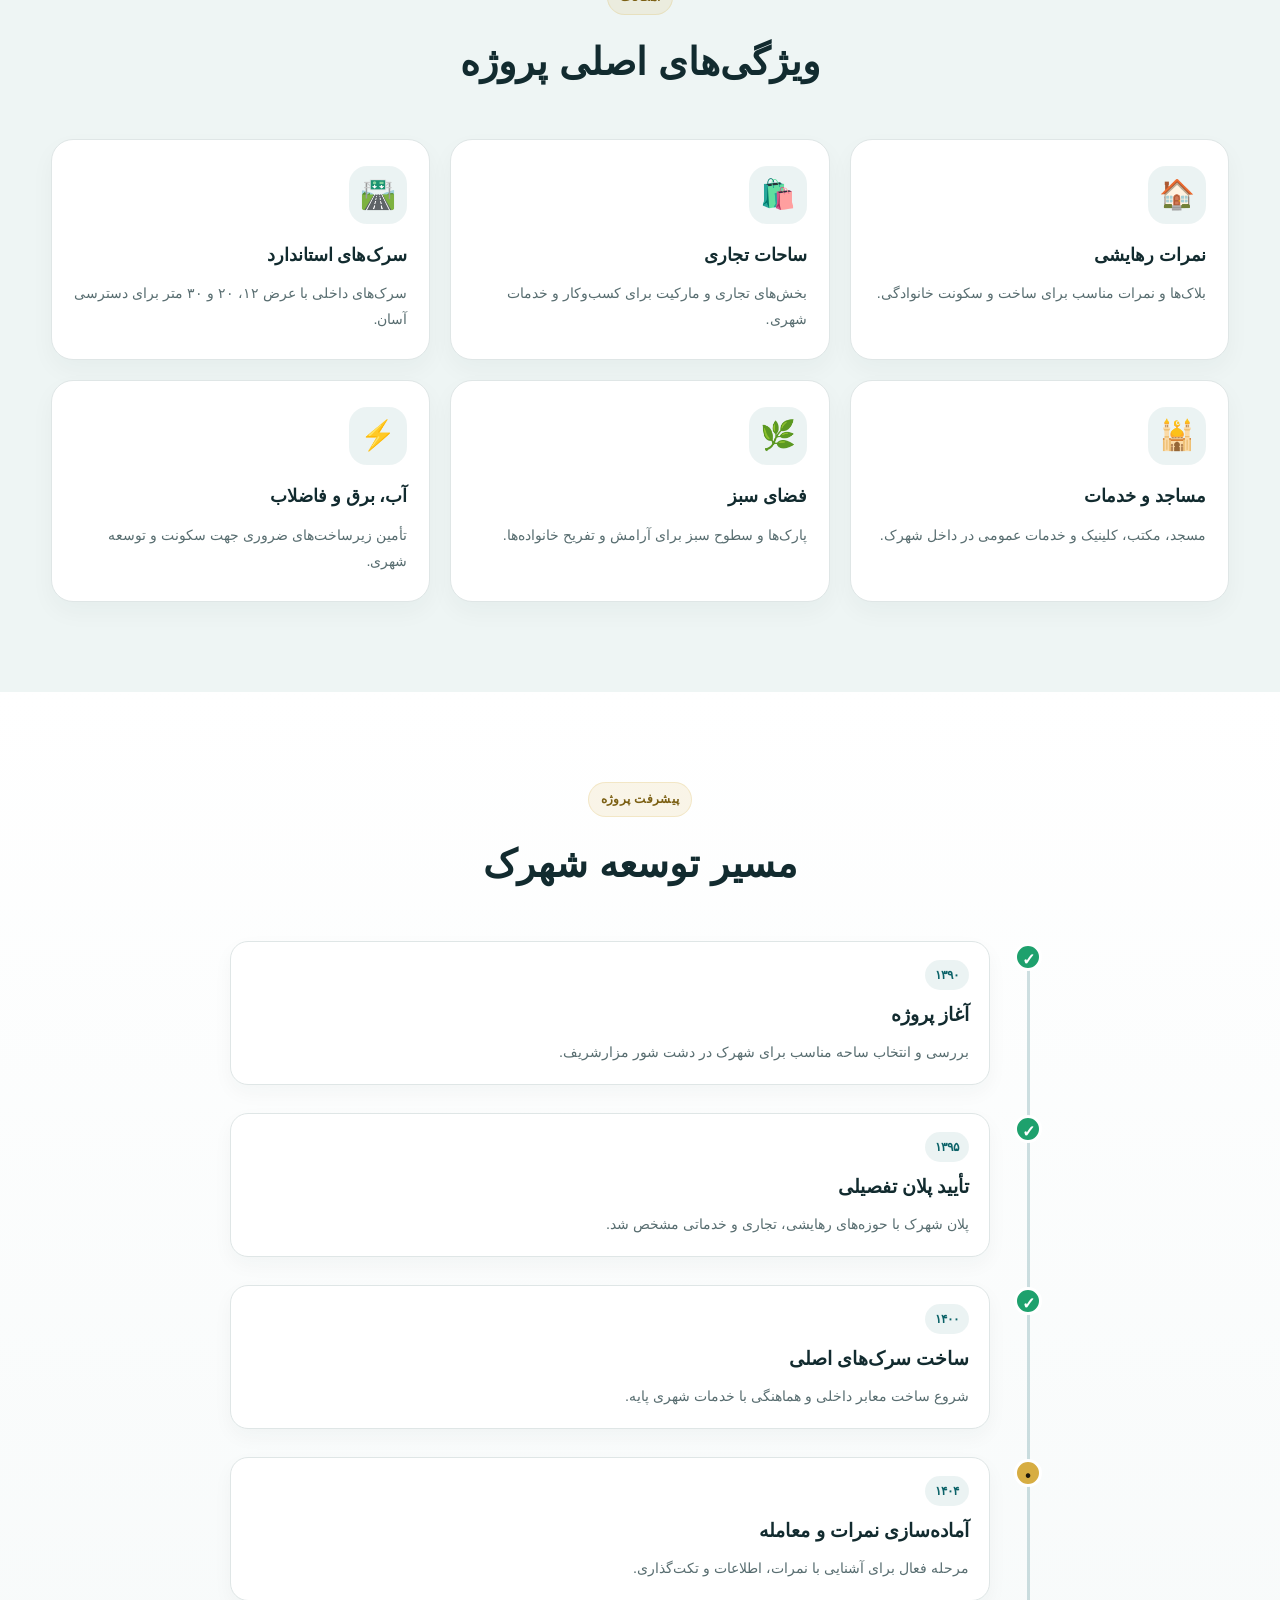
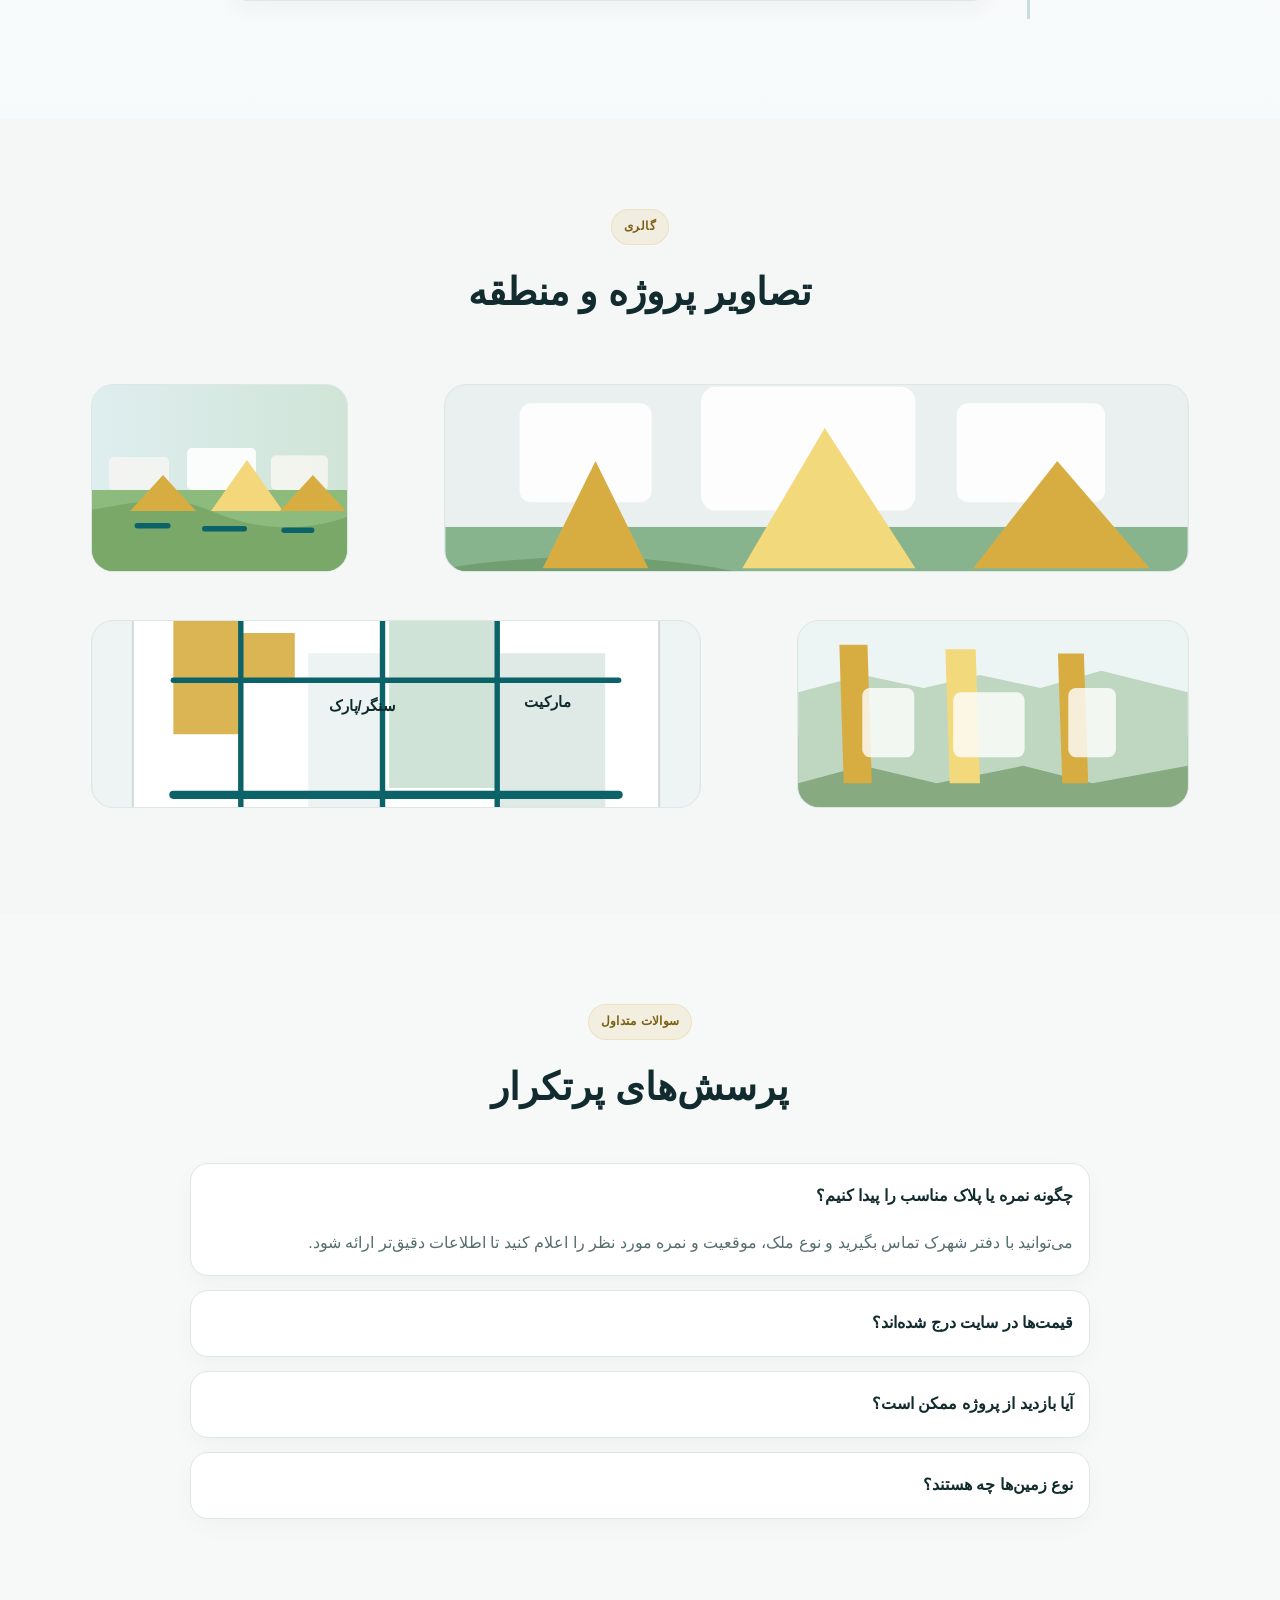
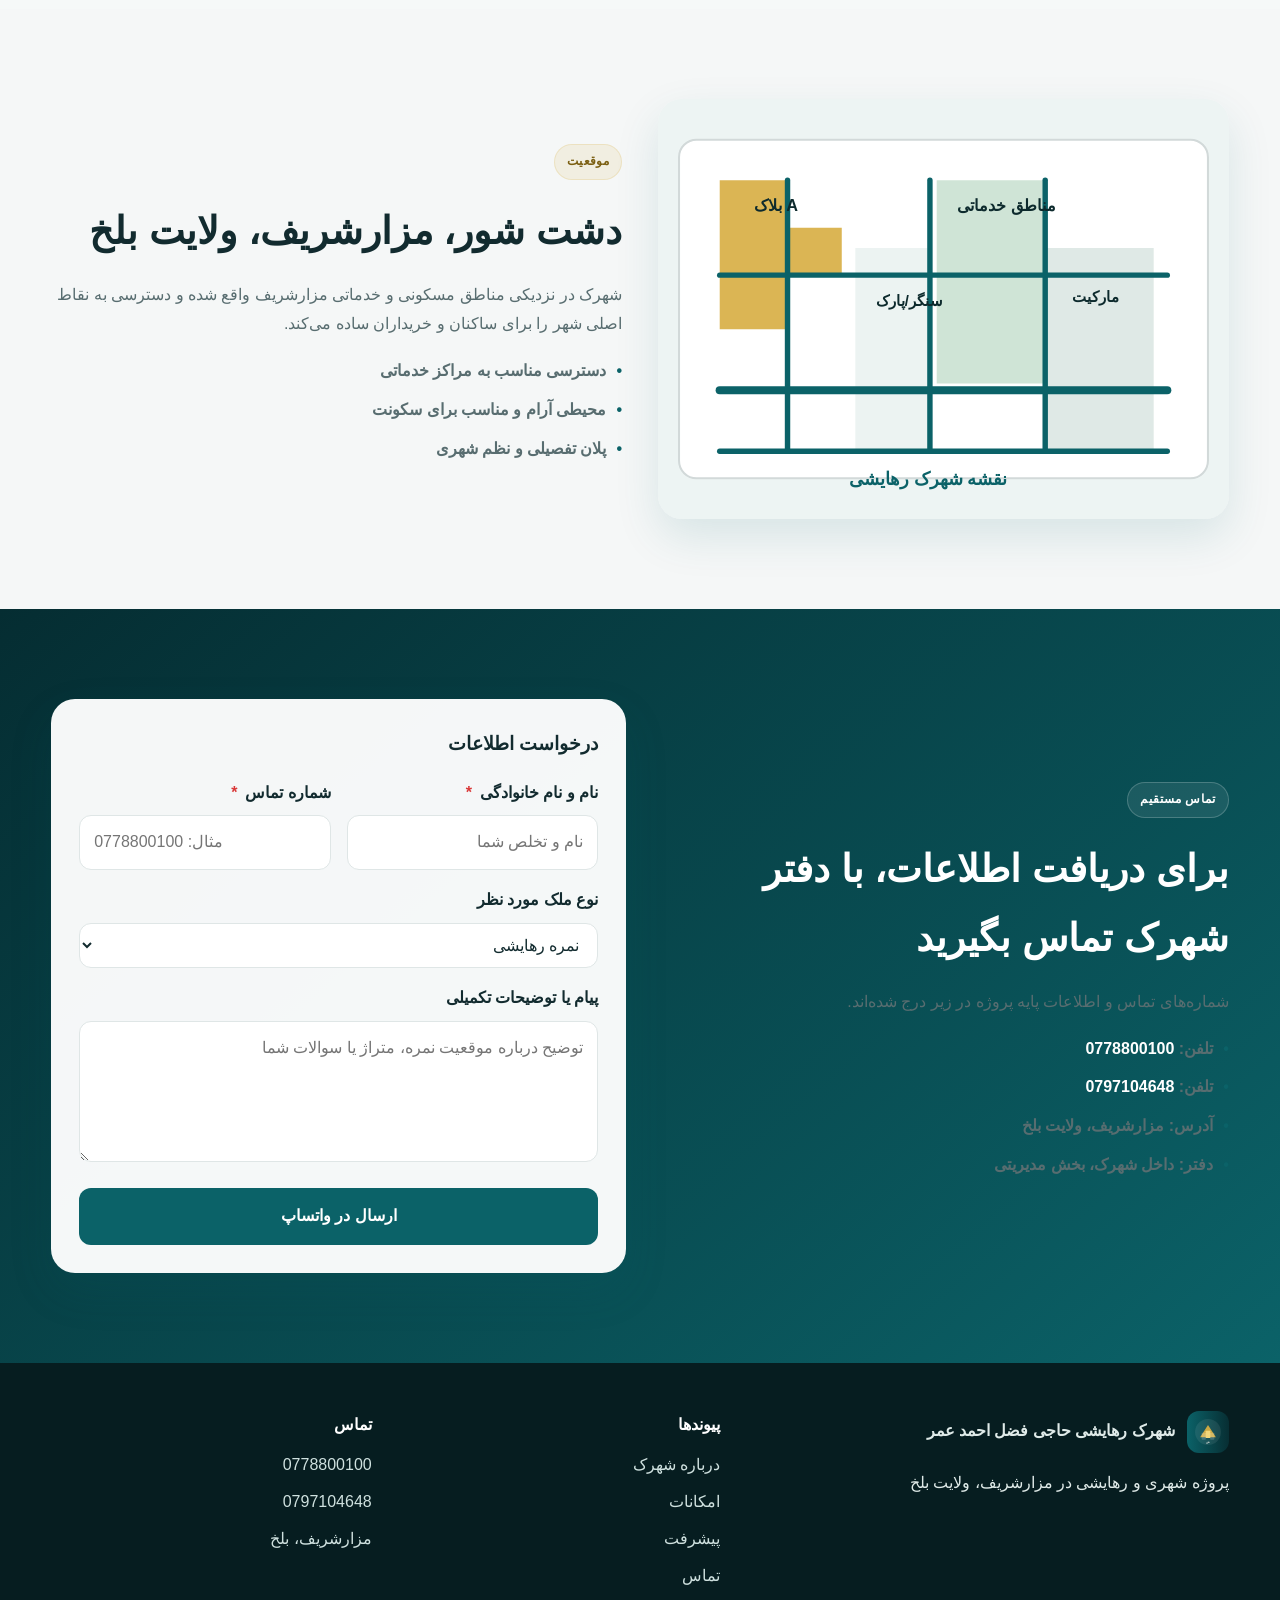
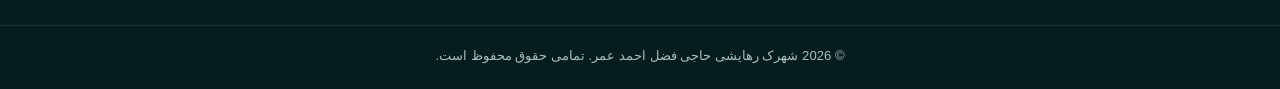
==== commit 040443db: "Improve accessibility: form labels, keyboard navigation, and descriptive image alts" ====
--- a/index.html
+++ b/index.html
@@ -17,6 +17,7 @@
     <link rel="stylesheet" href="styles.css" />
   </head>
   <body>
+    <a href="#main-content" class="skip-link">پرش به محتوای اصلی</a>
     <div class="topbar">
       <div class="container topbar-inner">
         <span>شهرک رهایشی حاجی فضل احمد عمر · مزارشریف، ولایت بلخ</span>
@@ -27,14 +28,14 @@
     <header class="site-header">
       <div class="container nav-wrap">
         <a href="#home" class="brand" aria-label="خانه">
-          <img src="images/logo.svg" alt="لوگوی شهرک" width="52" height="52" />
+          <img src="images/logo.svg" alt="نشان رسمی شهرک رهایشی حاجی فضل احمد عمر" width="52" height="52" />
           <div>
             <strong>شهرک رهایشی</strong>
             <small>حاجی فضل احمد عمر</small>
           </div>
         </a>
 
-        <button class="menu-toggle" id="menuToggle" aria-expanded="false" aria-label="باز کردن منو">
+        <button class="menu-toggle" id="menuToggle" aria-expanded="false" aria-controls="mainNav" aria-label="منوی ناوبری">
           ☰
         </button>
 
@@ -51,7 +52,7 @@
       </div>
     </header>
 
-    <main>
+    <main id="main-content" tabindex="-1">
       <section class="hero" id="home">
         <div class="hero-overlay"></div>
         <div class="container hero-inner">
@@ -67,12 +68,12 @@
             <div class="hero-actions">
               <a class="btn btn-primary" href="#contact">درخواست اطلاعات</a>
               <a class="btn btn-secondary" href="#about">معرفی پروژه</a>
-              <a class="btn btn-whatsapp" href="https://wa.me/93797104648" target="_blank" rel="noopener">واتساپ</a>
+              <a class="btn btn-whatsapp" href="https://wa.me/93797104648" target="_blank" rel="noopener noreferrer" aria-label="ارتباط مستقیم در واتساپ (باز شدن در پنجره جدید)">واتساپ</a>
             </div>
           </div>
 
           <div class="hero-visual">
-            <img src="images/hero.svg" alt="نمایی از شهرک" />
+            <img src="images/hero.svg" alt="طرح شماتیک و ماکت سه‌بعدی شهرک رهایشی حاجی فضل احمد عمر" />
           </div>
         </div>
       </section>
@@ -101,7 +102,7 @@
       <section class="section" id="about">
         <div class="container about-grid">
           <div class="about-image">
-            <img src="images/g-fields.svg" alt="ساحات و فضای سبز شهرک" />
+            <img src="images/g-fields.svg" alt="طرح فضای سبز و پارک‌های تفریحی شهرک" />
           </div>
 
           <div class="about-copy">
@@ -222,16 +223,16 @@
 
           <div class="gallery-grid">
             <figure class="gallery-item wide">
-              <img src="images/g-district.svg" alt="نمایی از محله شهرک" />
+              <img src="images/g-district.svg" alt="ساحات مسکونی و تفکیک نمرات رهایشی شهرک" />
             </figure>
             <figure class="gallery-item">
-              <img src="images/g-fields.svg" alt="ساحات و فضای سبز شهرک" />
+              <img src="images/g-fields.svg" alt="طرح فضای سبز و پارک‌های تفریحی شهرک" />
             </figure>
             <figure class="gallery-item">
-              <img src="images/g-road.svg" alt="سرک‌های داخل شهرک" />
+              <img src="images/g-road.svg" alt="شبکه سرک‌های معیاری آسفالت‌شده داخل شهرک با عرض ۱۲ الی ۳۰ متر" />
             </figure>
             <figure class="gallery-item wide">
-              <img src="images/map.svg" alt="نقشه شهرک" />
+              <img src="images/map.svg" alt="نقشه موقعیت جغرافیایی شهرک در شهر مزارشریف" />
             </figure>
           </div>
         </div>
@@ -268,7 +269,7 @@
       <section class="section map-section" id="map">
         <div class="container map-grid">
           <div class="map-card">
-            <img src="images/map.svg" alt="نقشه تفصیلی شهرک" />
+            <img src="images/map.svg" alt="پلان تفصیلی نمرات و معابر شهرک رهایشی حاجی فضل احمد عمر" />
           </div>
           <div class="map-info">
             <span class="kicker">موقعیت</span>
@@ -303,20 +304,21 @@
 
           <form class="contact-form" id="leadForm" novalidate>
             <h3>درخواست اطلاعات</h3>
+            <div id="formStatus" class="form-status" role="status" aria-live="polite"></div>
             <div class="field-row">
               <div class="field">
-                <label for="name">نام</label>
-                <input id="name" name="name" type="text" placeholder="نام شما" required />
+                <label for="name">نام و نام خانوادگی <span class="req" aria-hidden="true">*</span></label>
+                <input id="name" name="name" type="text" placeholder="نام و تخلص شما" autocomplete="name" required aria-required="true" />
               </div>
               <div class="field">
-                <label for="phone">شماره تماس</label>
-                <input id="phone" name="phone" type="tel" placeholder="07XXXXXXXX" required />
+                <label for="phone">شماره تماس <span class="req" aria-hidden="true">*</span></label>
+                <input id="phone" name="phone" type="tel" placeholder="مثال: 0778800100" autocomplete="tel" required aria-required="true" />
               </div>
             </div>
 
             <div class="field">
-              <label for="property">نوع ملک</label>
-              <select id="property" name="property">
+              <label for="property">نوع ملک مورد نظر</label>
+              <select id="property" name="property" aria-label="نوع ملک مورد نظر">
                 <option value="نمره رهایشی">نمره رهایشی</option>
                 <option value="نمره تجاری">نمره تجاری</option>
                 <option value="بلندمنزل">بلندمنزل</option>
@@ -325,11 +327,11 @@
             </div>
 
             <div class="field">
-              <label for="message">پیام</label>
-              <textarea id="message" name="message" rows="4" placeholder="توضیح مختصر درباره نمره یا نوع ملک مورد نیاز"></textarea>
-            </div>
-
-            <button type="submit" class="submit-btn">ارسال در واتساپ</button>
+              <label for="message">پیام یا توضیحات تکمیلی</label>
+              <textarea id="message" name="message" rows="4" placeholder="توضیح درباره موقعیت نمره، متراژ یا سوالات شما"></textarea>
+            </div>
+
+            <button type="submit" class="submit-btn" aria-label="ارسال درخواست اطلاعات در واتساپ">ارسال در واتساپ</button>
           </form>
         </div>
       </section>
@@ -339,7 +341,7 @@
       <div class="container footer-inner">
         <div>
           <div class="footer-brand">
-            <img src="images/logo.svg" alt="لوگو" width="40" height="40" />
+            <img src="images/logo.svg" alt="نشان رسمی شهرک رهایشی حاجی فضل احمد عمر" width="40" height="40" />
             <strong>شهرک رهایشی حاجی فضل احمد عمر</strong>
           </div>
           <p>پروژه شهری و رهایشی در مزارشریف، ولایت بلخ</p>
--- a/styles.css
+++ b/styles.css
@@ -801,3 +801,49 @@
     padding: 72px 0;
   }
 }
+
+
+/* Accessibility Enhancements */
+.skip-link {
+  position: absolute;
+  top: -100px;
+  right: 1.5rem;
+  background: var(--primary, #0b6268);
+  color: #ffffff;
+  padding: 0.75rem 1.5rem;
+  border-radius: 6px;
+  z-index: 10000;
+  text-decoration: none;
+  font-weight: 700;
+  box-shadow: 0 4px 12px rgba(0,0,0,0.2);
+  transition: top 0.2s ease;
+}
+.skip-link:focus {
+  top: 1rem;
+  outline: 3px solid #e5a93b;
+}
+
+:focus-visible {
+  outline: 3px solid #e5a93b;
+  outline-offset: 3px;
+}
+
+.req {
+  color: #d93838;
+  font-weight: bold;
+  margin-right: 0.2rem;
+}
+
+.form-status {
+  padding: 0;
+  margin-bottom: 0.5rem;
+  font-size: 0.95rem;
+  font-weight: 600;
+}
+.form-status.error {
+  padding: 0.75rem 1rem;
+  border-radius: 6px;
+  background-color: #fee2e2;
+  color: #991b1b;
+  border: 1px solid #f87171;
+}
